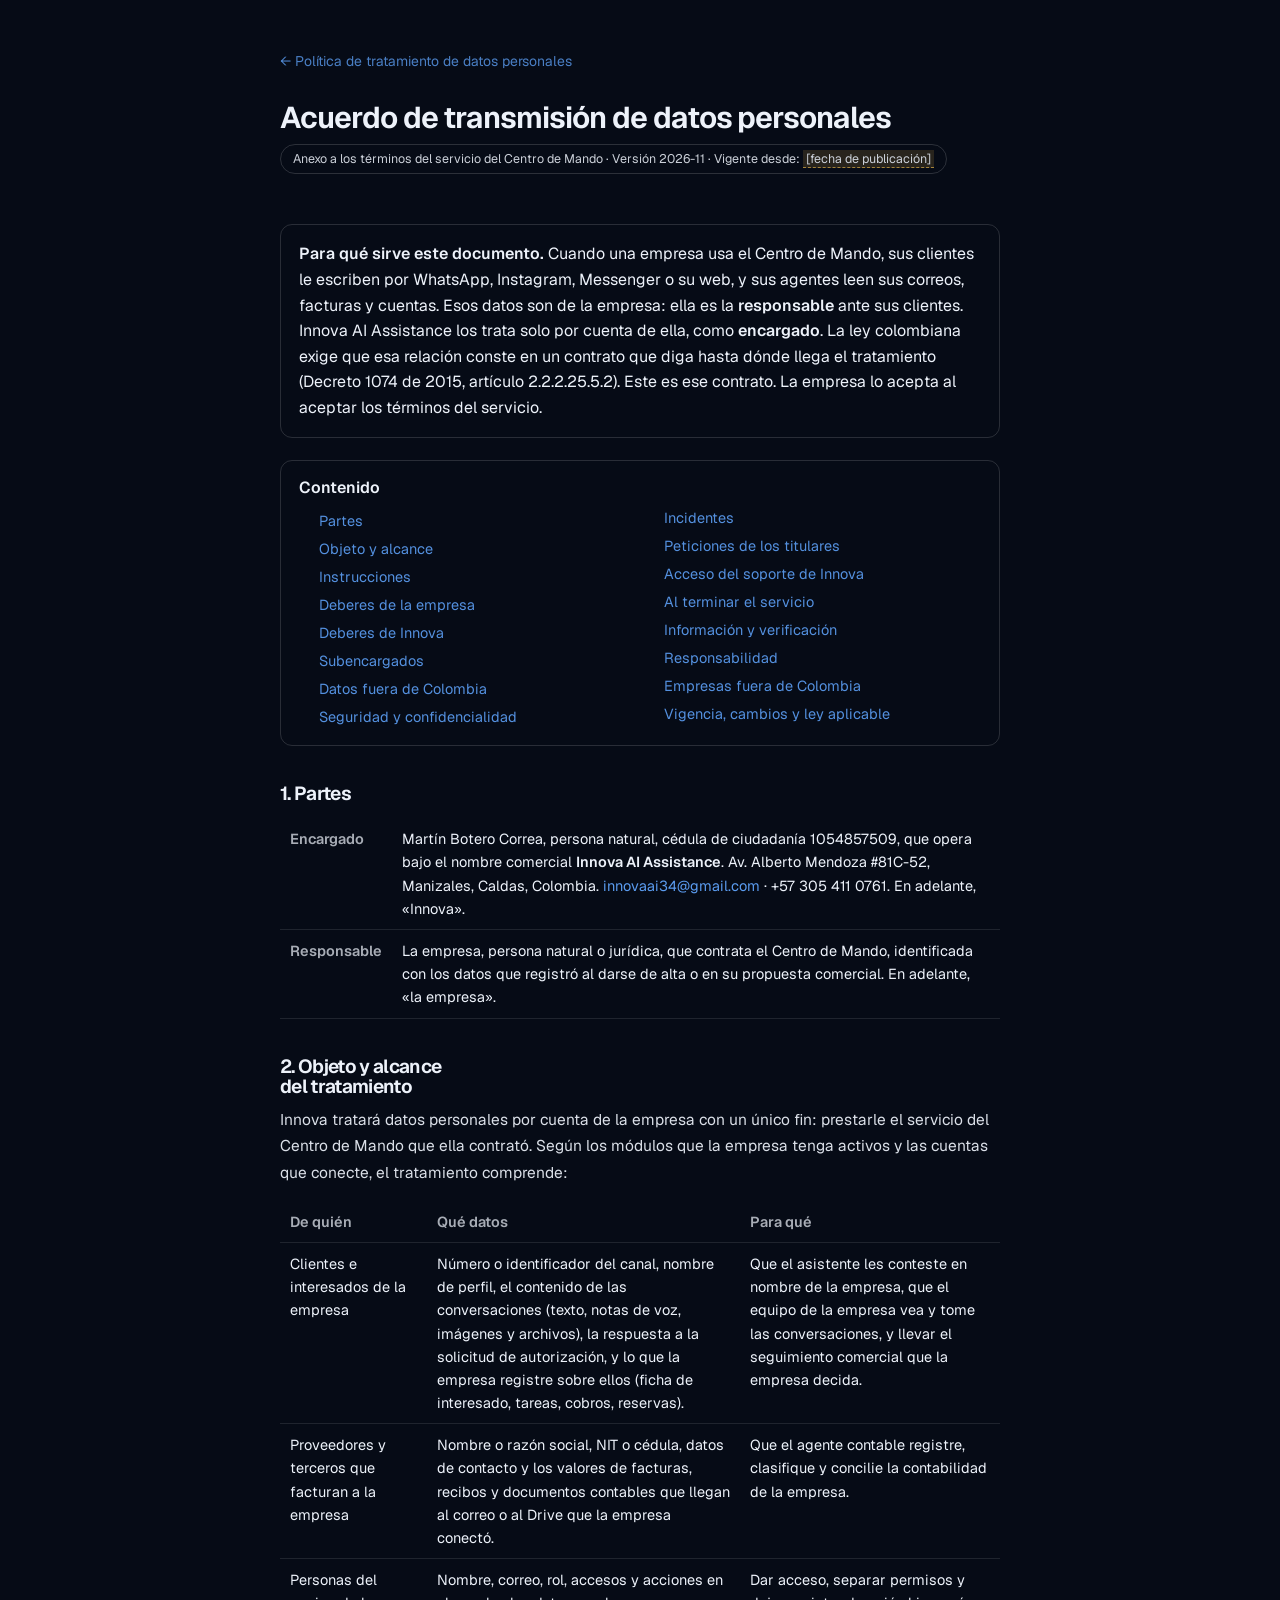
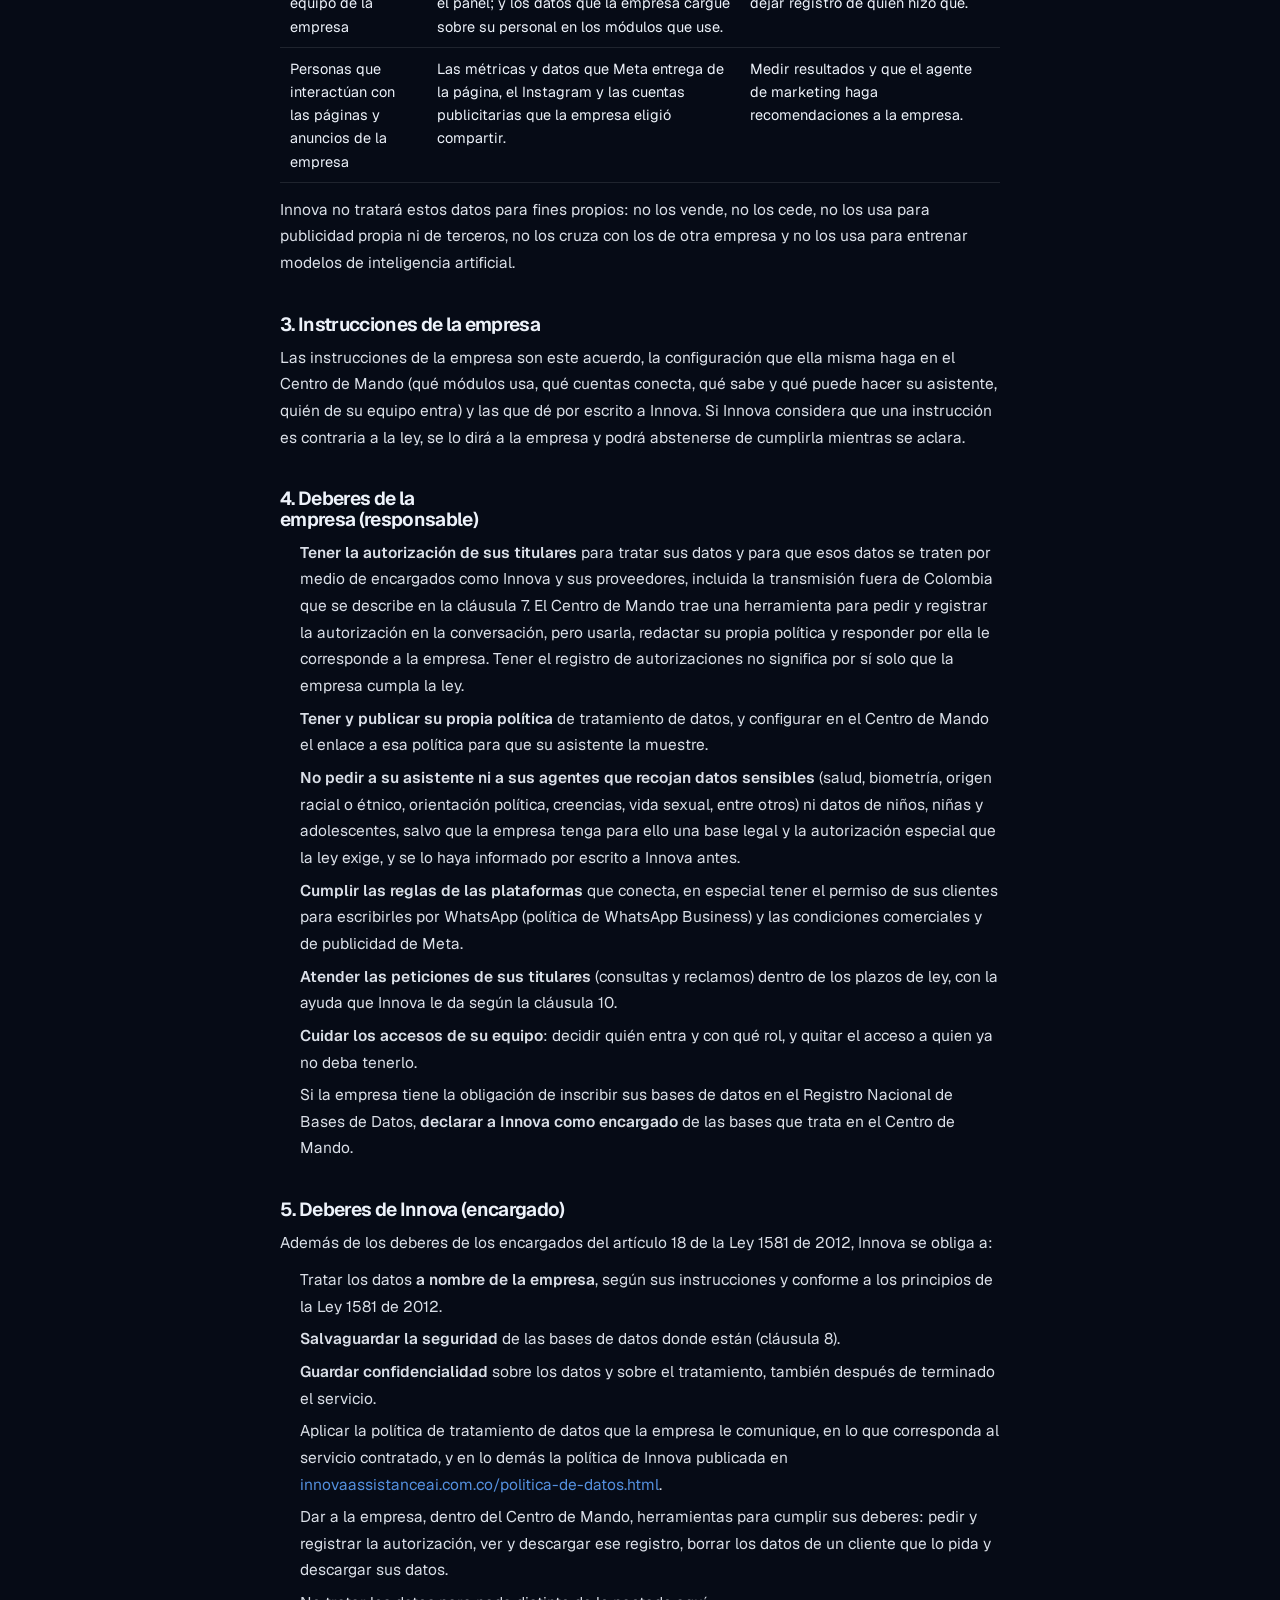
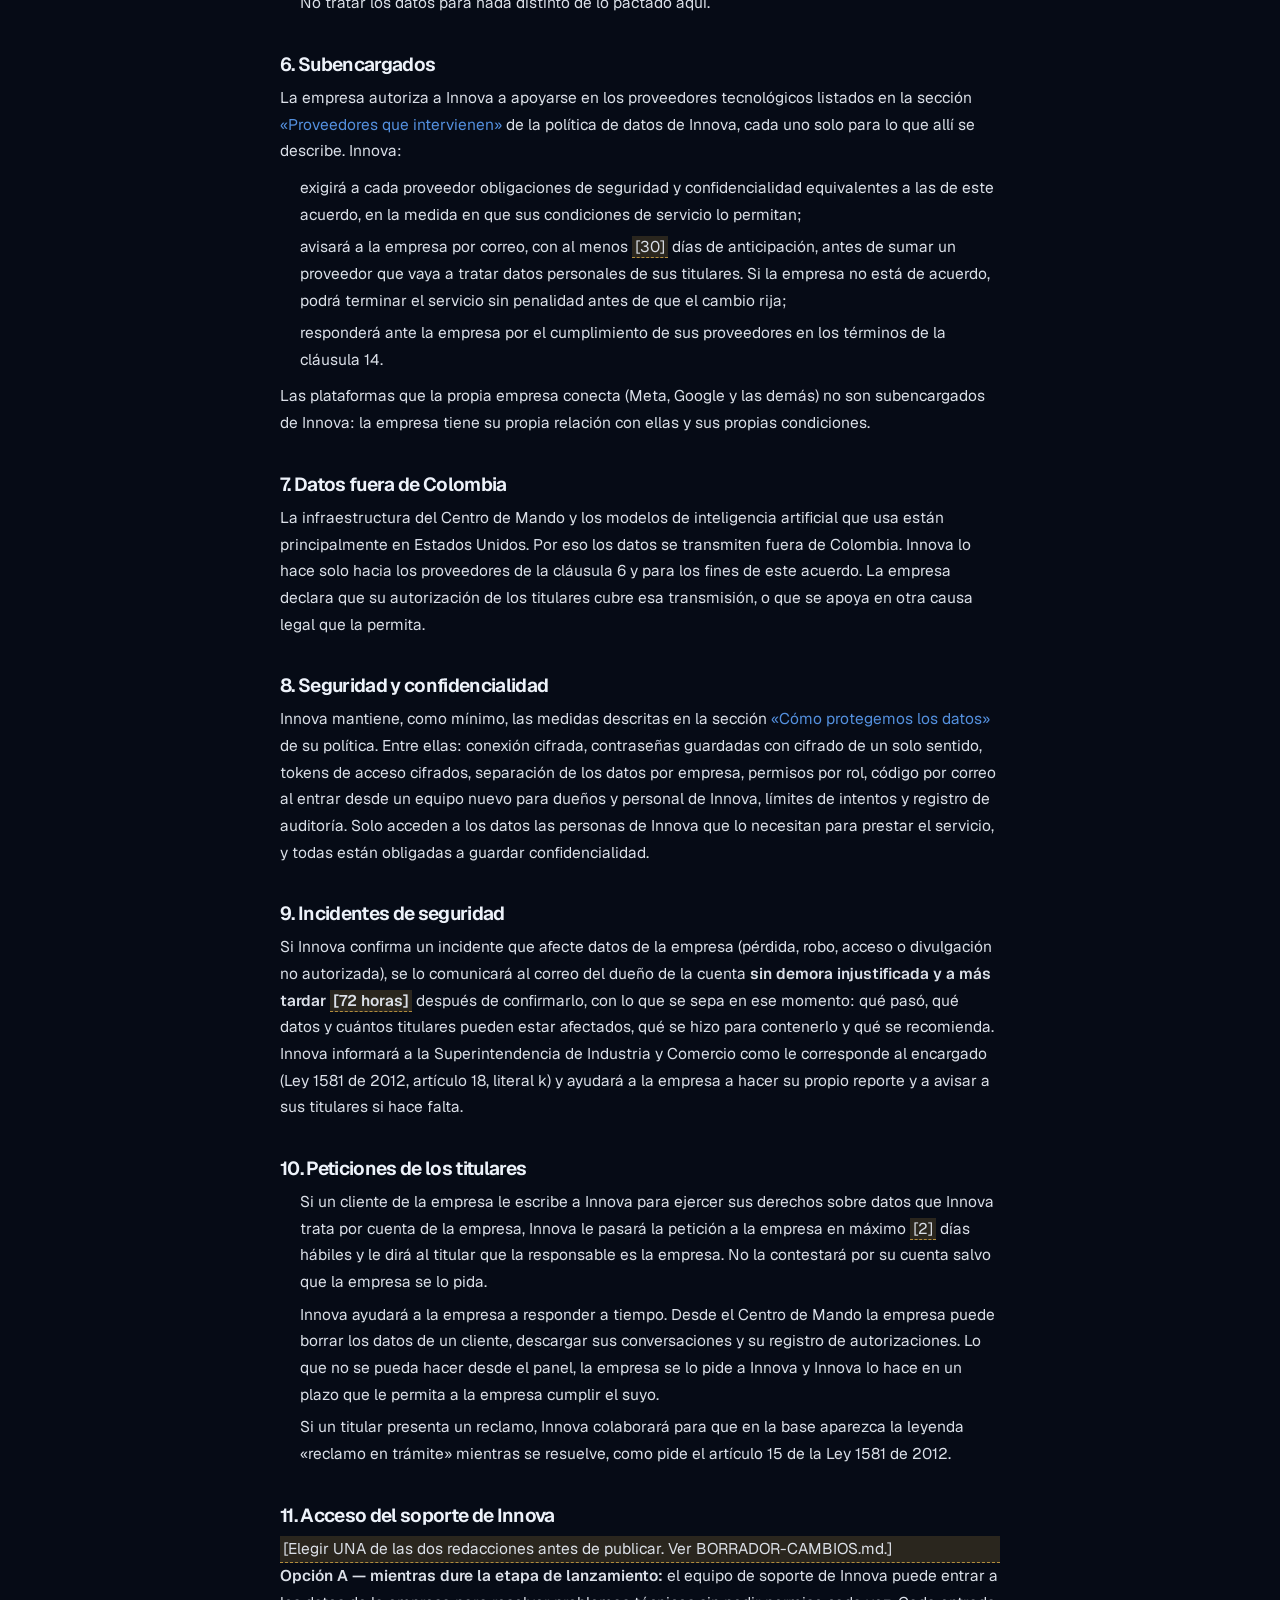
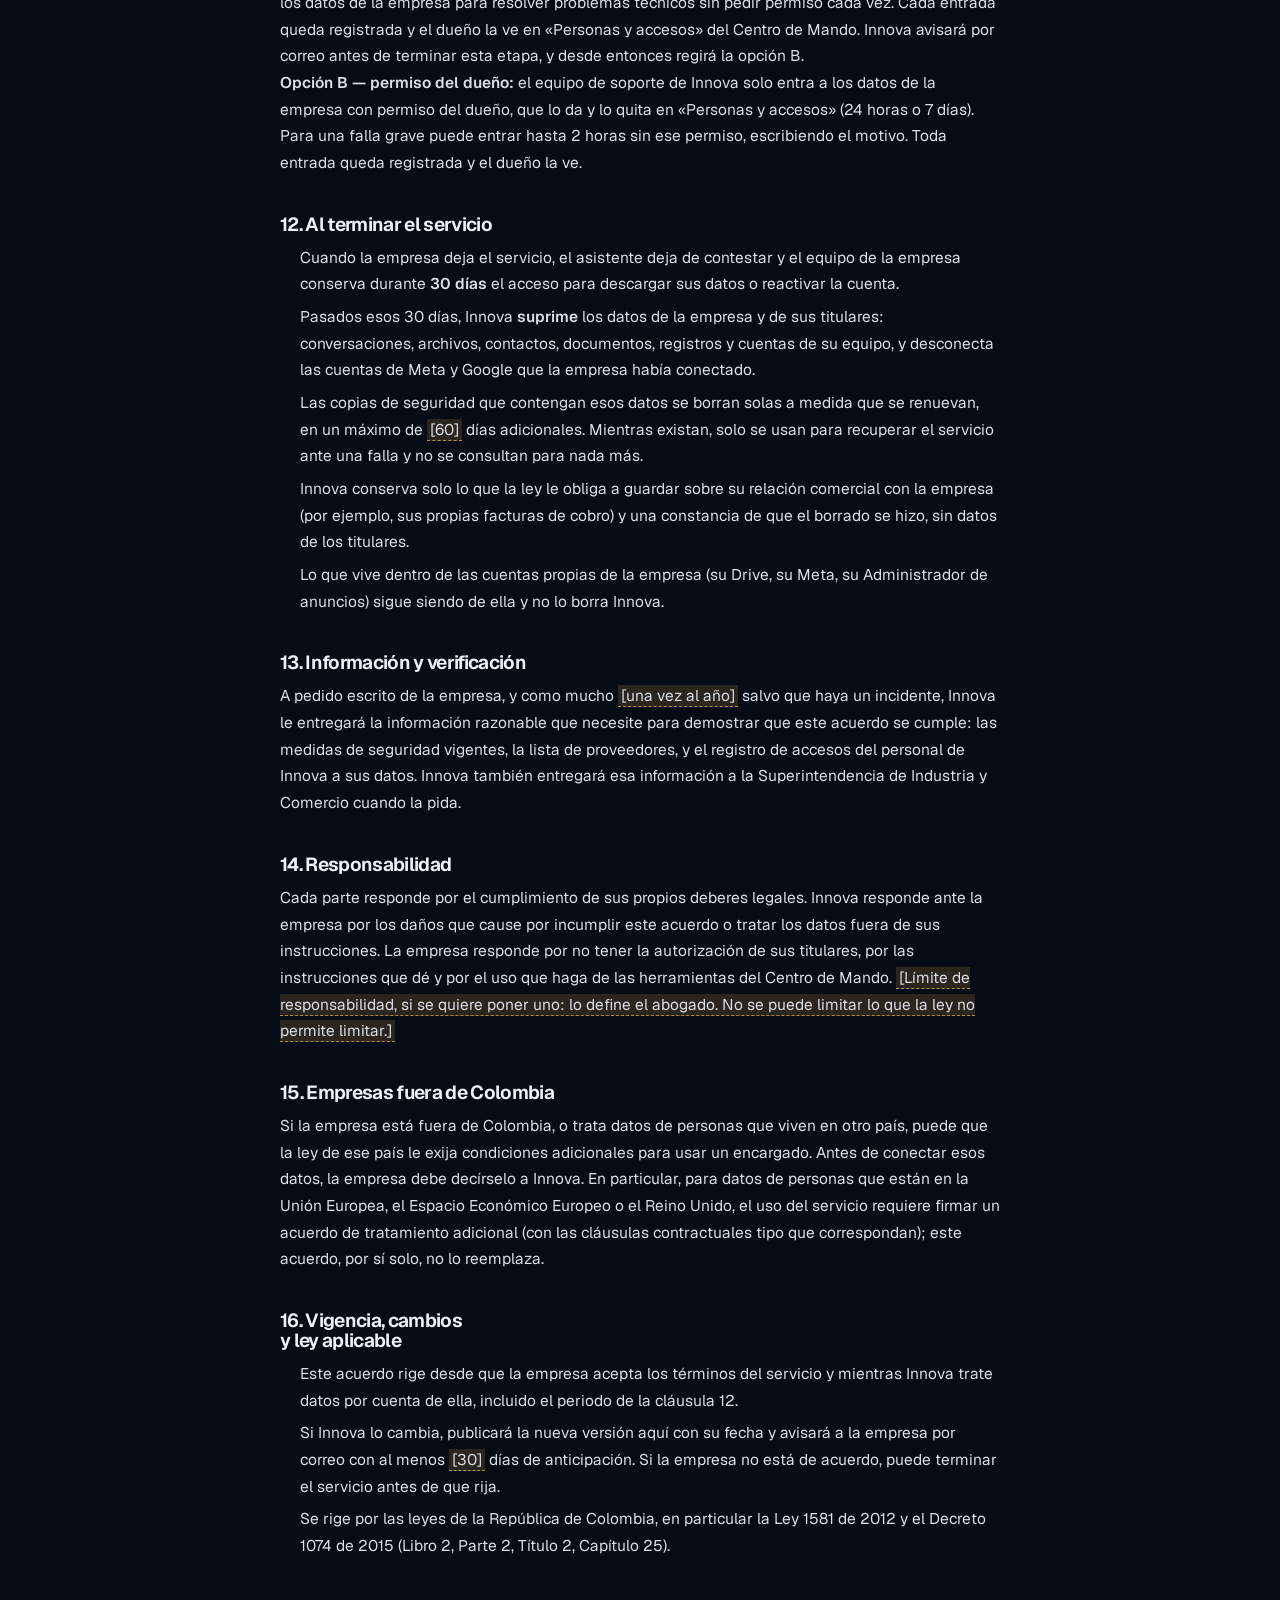
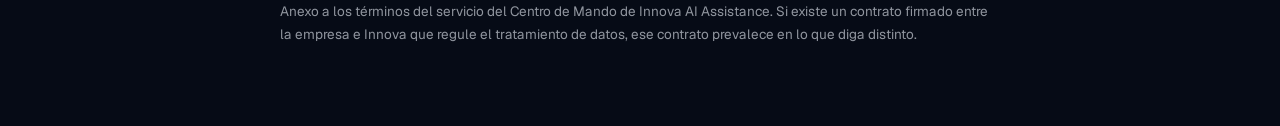
==== acuerdo-de-transmision.html @ be4c08a0 "Política de datos 2026-11 (borrador): dos papeles, proveedores reales y acuerdo de transmisión La po" ====
<!DOCTYPE html>
<html lang="es">
<head>
<meta charset="UTF-8">
<meta name="viewport" content="width=device-width, initial-scale=1.0">
<title>Acuerdo de transmisión de datos personales | Innova AI Assistance</title>
<meta name="description" content="Condiciones bajo las que Innova AI Assistance trata, como encargado, los datos personales de los clientes, empleados y proveedores de las empresas que usan el Centro de Mando.">
<link rel="canonical" href="https://innovaassistanceai.com.co/acuerdo-de-transmision.html">
<meta name="theme-color" content="#060b16">
<meta name="color-scheme" content="dark">
<meta name="robots" content="index,follow">
<link rel="icon" href="assets/img/favicon.png">
<link rel="stylesheet" href="assets/css/site.css">
<style>
  .doc{max-width:760px;margin:0 auto;padding:48px 20px 80px;}
  .doc h1{font-size:30px;line-height:1.2;margin:0 0 8px;}
  .doc .version{display:inline-block;border:1px solid rgba(255,255,255,.18);
    border-radius:999px;padding:4px 12px;font-size:12.5px;opacity:.85;margin-bottom:28px;}
  .doc h2{font-size:19px;margin:38px 0 10px;}
  .doc h3{font-size:15.5px;margin:22px 0 6px;}
  .doc p,.doc li{font-size:15.5px;line-height:1.72;opacity:.92;}
  .doc ul,.doc ol{padding-left:20px;margin:10px 0;}
  .doc li{margin:6px 0;}
  .doc table{width:100%;border-collapse:collapse;margin:14px 0;font-size:14.5px;}
  .doc th,.doc td{text-align:left;padding:9px 10px;border-bottom:1px solid rgba(255,255,255,.1);vertical-align:top;}
  .doc th{opacity:.7;font-weight:600;}
  .doc a{color:#5b9cf0;}
  .doc .volver{display:inline-block;margin-bottom:28px;font-size:14px;opacity:.8;}
  .doc .caja{border:1px solid rgba(255,255,255,.14);border-radius:12px;padding:16px 18px;margin:22px 0;}
  .doc .indice{border:1px solid rgba(255,255,255,.14);border-radius:12px;padding:14px 18px;margin:22px 0;}
  .doc .indice ol{margin:6px 0 0;columns:2;column-gap:28px;}
  .doc .indice li{font-size:14.5px;margin:3px 0;break-inside:avoid;}
  /* Lo que Martín tiene que decidir antes de publicar. Se ve a propósito. */
  .doc .pendiente{background:rgba(255,200,80,.16);border-bottom:1px dashed rgba(255,200,80,.7);padding:0 3px;}
  @media(max-width:600px){.doc{padding:32px 18px 60px}.doc h1{font-size:25px}.doc .indice ol{columns:1}
    .doc table{display:block;overflow-x:auto}}
</style>
</head>
<body>
<main class="doc">

<a class="volver" href="politica-de-datos.html">← Política de tratamiento de datos personales</a>

<h1>Acuerdo de transmisión de datos personales</h1>
<div class="version">Anexo a los términos del servicio del Centro de Mando · Versión 2026-11 · Vigente desde: <span class="pendiente">[fecha de publicación]</span></div>

<div class="caja">
  <strong>Para qué sirve este documento.</strong> Cuando una empresa usa el Centro de Mando, sus
  clientes le escriben por WhatsApp, Instagram, Messenger o su web, y sus agentes leen sus correos,
  facturas y cuentas. Esos datos son de la empresa: ella es la <strong>responsable</strong> ante
  sus clientes. Innova AI Assistance los trata solo por cuenta de ella, como
  <strong>encargado</strong>. La ley colombiana exige que esa relación conste en un contrato que
  diga hasta dónde llega el tratamiento (Decreto 1074 de 2015, artículo 2.2.2.25.5.2). Este es ese
  contrato. La empresa lo acepta al aceptar los términos del servicio.
</div>

<nav class="indice" aria-label="Contenido">
  <strong>Contenido</strong>
  <ol>
    <li><a href="#partes">Partes</a></li>
    <li><a href="#objeto">Objeto y alcance</a></li>
    <li><a href="#instrucciones">Instrucciones</a></li>
    <li><a href="#deberes-cliente">Deberes de la empresa</a></li>
    <li><a href="#deberes-innova">Deberes de Innova</a></li>
    <li><a href="#subencargados">Subencargados</a></li>
    <li><a href="#internacional">Datos fuera de Colombia</a></li>
    <li><a href="#seguridad">Seguridad y confidencialidad</a></li>
    <li><a href="#incidentes">Incidentes</a></li>
    <li><a href="#derechos">Peticiones de los titulares</a></li>
    <li><a href="#acceso">Acceso del soporte de Innova</a></li>
    <li><a href="#fin">Al terminar el servicio</a></li>
    <li><a href="#prueba">Información y verificación</a></li>
    <li><a href="#responsabilidad">Responsabilidad</a></li>
    <li><a href="#extranjero">Empresas fuera de Colombia</a></li>
    <li><a href="#vigencia">Vigencia, cambios y ley aplicable</a></li>
  </ol>
</nav>

<h2 id="partes">1. Partes</h2>
<table>
  <tr><th>Encargado</th><td>Martín Botero Correa, persona natural, cédula de ciudadanía 1054857509, que opera bajo el
    nombre comercial <strong>Innova AI Assistance</strong>. Av. Alberto Mendoza #81C-52, Manizales, Caldas, Colombia.
    <a href="mailto:innovaai34@gmail.com">innovaai34@gmail.com</a> · +57 305 411 0761. En adelante, «Innova».</td></tr>
  <tr><th>Responsable</th><td>La empresa, persona natural o jurídica, que contrata el Centro de Mando, identificada con
    los datos que registró al darse de alta o en su propuesta comercial. En adelante, «la empresa».</td></tr>
</table>

<h2 id="objeto">2. Objeto y alcance del tratamiento</h2>
<p>Innova tratará datos personales por cuenta de la empresa con un único fin: prestarle el servicio del Centro de
Mando que ella contrató. Según los módulos que la empresa tenga activos y las cuentas que conecte, el tratamiento
comprende:</p>
<table>
  <tr><th>De quién</th><th>Qué datos</th><th>Para qué</th></tr>
  <tr><td>Clientes e interesados de la empresa</td>
      <td>Número o identificador del canal, nombre de perfil, el contenido de las conversaciones (texto, notas de voz,
      imágenes y archivos), la respuesta a la solicitud de autorización, y lo que la empresa registre sobre ellos
      (ficha de interesado, tareas, cobros, reservas).</td>
      <td>Que el asistente les conteste en nombre de la empresa, que el equipo de la empresa vea y tome las
      conversaciones, y llevar el seguimiento comercial que la empresa decida.</td></tr>
  <tr><td>Proveedores y terceros que facturan a la empresa</td>
      <td>Nombre o razón social, NIT o cédula, datos de contacto y los valores de facturas, recibos y documentos
      contables que llegan al correo o al Drive que la empresa conectó.</td>
      <td>Que el agente contable registre, clasifique y concilie la contabilidad de la empresa.</td></tr>
  <tr><td>Personas del equipo de la empresa</td>
      <td>Nombre, correo, rol, accesos y acciones en el panel; y los datos que la empresa cargue sobre su personal en
      los módulos que use.</td>
      <td>Dar acceso, separar permisos y dejar registro de quién hizo qué.</td></tr>
  <tr><td>Personas que interactúan con las páginas y anuncios de la empresa</td>
      <td>Las métricas y datos que Meta entrega de la página, el Instagram y las cuentas publicitarias que la empresa
      eligió compartir.</td>
      <td>Medir resultados y que el agente de marketing haga recomendaciones a la empresa.</td></tr>
</table>
<p>Innova no tratará estos datos para fines propios: no los vende, no los cede, no los usa para publicidad propia ni
de terceros, no los cruza con los de otra empresa y no los usa para entrenar modelos de inteligencia artificial.</p>

<h2 id="instrucciones">3. Instrucciones de la empresa</h2>
<p>Las instrucciones de la empresa son este acuerdo, la configuración que ella misma haga en el Centro de Mando (qué
módulos usa, qué cuentas conecta, qué sabe y qué puede hacer su asistente, quién de su equipo entra) y las que dé por
escrito a Innova. Si Innova considera que una instrucción es contraria a la ley, se lo dirá a la empresa y podrá
abstenerse de cumplirla mientras se aclara.</p>

<h2 id="deberes-cliente">4. Deberes de la empresa (responsable)</h2>
<ol>
  <li><strong>Tener la autorización de sus titulares</strong> para tratar sus datos y para que esos datos se traten
      por medio de encargados como Innova y sus proveedores, incluida la transmisión fuera de Colombia que se
      describe en la cláusula 7. El Centro de Mando trae una herramienta para pedir y registrar la autorización en la
      conversación, pero usarla, redactar su propia política y responder por ella le corresponde a la empresa.
      Tener el registro de autorizaciones no significa por sí solo que la empresa cumpla la ley.</li>
  <li><strong>Tener y publicar su propia política</strong> de tratamiento de datos, y configurar en el Centro de
      Mando el enlace a esa política para que su asistente la muestre.</li>
  <li><strong>No pedir a su asistente ni a sus agentes que recojan datos sensibles</strong> (salud, biometría,
      origen racial o étnico, orientación política, creencias, vida sexual, entre otros) ni datos de niños, niñas y
      adolescentes, salvo que la empresa tenga para ello una base legal y la autorización especial que la ley exige,
      y se lo haya informado por escrito a Innova antes.</li>
  <li><strong>Cumplir las reglas de las plataformas</strong> que conecta, en especial tener el permiso de sus
      clientes para escribirles por WhatsApp (política de WhatsApp Business) y las condiciones comerciales y de
      publicidad de Meta.</li>
  <li><strong>Atender las peticiones de sus titulares</strong> (consultas y reclamos) dentro de los plazos de ley, con
      la ayuda que Innova le da según la cláusula 10.</li>
  <li><strong>Cuidar los accesos de su equipo</strong>: decidir quién entra y con qué rol, y quitar el acceso a
      quien ya no deba tenerlo.</li>
  <li>Si la empresa tiene la obligación de inscribir sus bases de datos en el Registro Nacional de Bases de Datos,
      <strong>declarar a Innova como encargado</strong> de las bases que trata en el Centro de Mando.</li>
</ol>

<h2 id="deberes-innova">5. Deberes de Innova (encargado)</h2>
<p>Además de los deberes de los encargados del artículo 18 de la Ley 1581 de 2012, Innova se obliga a:</p>
<ol>
  <li>Tratar los datos <strong>a nombre de la empresa</strong>, según sus instrucciones y conforme a los principios
      de la Ley 1581 de 2012.</li>
  <li><strong>Salvaguardar la seguridad</strong> de las bases de datos donde están (cláusula 8).</li>
  <li><strong>Guardar confidencialidad</strong> sobre los datos y sobre el tratamiento, también después de terminado
      el servicio.</li>
  <li>Aplicar la política de tratamiento de datos que la empresa le comunique, en lo que corresponda al servicio
      contratado, y en lo demás la política de Innova publicada en
      <a href="https://innovaassistanceai.com.co/politica-de-datos.html">innovaassistanceai.com.co/politica-de-datos.html</a>.</li>
  <li>Dar a la empresa, dentro del Centro de Mando, herramientas para cumplir sus deberes: pedir y registrar la
      autorización, ver y descargar ese registro, borrar los datos de un cliente que lo pida y descargar sus datos.</li>
  <li>No tratar los datos para nada distinto de lo pactado aquí.</li>
</ol>

<h2 id="subencargados">6. Subencargados</h2>
<p>La empresa autoriza a Innova a apoyarse en los proveedores tecnológicos listados en la sección
<a href="politica-de-datos.html#proveedores">«Proveedores que intervienen»</a> de la política de datos de Innova, cada
uno solo para lo que allí se describe. Innova:</p>
<ul>
  <li>exigirá a cada proveedor obligaciones de seguridad y confidencialidad equivalentes a las de este acuerdo, en la
      medida en que sus condiciones de servicio lo permitan;</li>
  <li>avisará a la empresa por correo, con al menos <span class="pendiente">[30]</span> días de anticipación, antes de
      sumar un proveedor que vaya a tratar datos personales de sus titulares. Si la empresa no está de acuerdo, podrá
      terminar el servicio sin penalidad antes de que el cambio rija;</li>
  <li>responderá ante la empresa por el cumplimiento de sus proveedores en los términos de la cláusula 14.</li>
</ul>
<p>Las plataformas que la propia empresa conecta (Meta, Google y las demás) no son subencargados de Innova: la empresa
tiene su propia relación con ellas y sus propias condiciones.</p>

<h2 id="internacional">7. Datos fuera de Colombia</h2>
<p>La infraestructura del Centro de Mando y los modelos de inteligencia artificial que usa están principalmente en
Estados Unidos. Por eso los datos se transmiten fuera de Colombia. Innova lo hace solo hacia los proveedores de la
cláusula 6 y para los fines de este acuerdo. La empresa declara que su autorización de los titulares cubre esa
transmisión, o que se apoya en otra causa legal que la permita.</p>

<h2 id="seguridad">8. Seguridad y confidencialidad</h2>
<p>Innova mantiene, como mínimo, las medidas descritas en la sección
<a href="politica-de-datos.html#seguridad">«Cómo protegemos los datos»</a> de su política. Entre ellas: conexión
cifrada, contraseñas guardadas con cifrado de un solo sentido, tokens de acceso cifrados, separación de los datos por
empresa, permisos por rol, código por correo al entrar desde un equipo nuevo para dueños y personal de Innova, límites
de intentos y registro de auditoría. Solo acceden a los datos las personas de Innova que lo necesitan para prestar el
servicio, y todas están obligadas a guardar confidencialidad.</p>

<h2 id="incidentes">9. Incidentes de seguridad</h2>
<p>Si Innova confirma un incidente que afecte datos de la empresa (pérdida, robo, acceso o divulgación no autorizada),
se lo comunicará al correo del dueño de la cuenta <strong>sin demora injustificada y a más tardar
<span class="pendiente">[72 horas]</span></strong> después de confirmarlo, con lo que se sepa en ese momento: qué pasó,
qué datos y cuántos titulares pueden estar afectados, qué se hizo para contenerlo y qué se recomienda. Innova
informará a la Superintendencia de Industria y Comercio como le corresponde al encargado (Ley 1581 de 2012,
artículo 18, literal k) y ayudará a la empresa a hacer su propio reporte y a avisar a sus titulares si hace falta.</p>

<h2 id="derechos">10. Peticiones de los titulares</h2>
<ul>
  <li>Si un cliente de la empresa le escribe a Innova para ejercer sus derechos sobre datos que Innova trata por
      cuenta de la empresa, Innova le pasará la petición a la empresa en máximo <span class="pendiente">[2]</span> días
      hábiles y le dirá al titular que la responsable es la empresa. No la contestará por su cuenta salvo que la
      empresa se lo pida.</li>
  <li>Innova ayudará a la empresa a responder a tiempo. Desde el Centro de Mando la empresa puede borrar los datos de un
      cliente, descargar sus conversaciones y su registro de autorizaciones. Lo que no se pueda hacer desde el panel, la
      empresa se lo pide a Innova y Innova lo hace en un plazo que le permita a la empresa cumplir el suyo.</li>
  <li>Si un titular presenta un reclamo, Innova colaborará para que en la base aparezca la leyenda «reclamo en
      trámite» mientras se resuelve, como pide el artículo 15 de la Ley 1581 de 2012.</li>
</ul>

<h2 id="acceso">11. Acceso del soporte de Innova</h2>
<p class="pendiente">[Elegir UNA de las dos redacciones antes de publicar. Ver BORRADOR-CAMBIOS.md.]</p>
<p><strong>Opción A — mientras dure la etapa de lanzamiento:</strong> el equipo de soporte de Innova puede entrar a los
datos de la empresa para resolver problemas técnicos sin pedir permiso cada vez. Cada entrada queda registrada y el
dueño la ve en «Personas y accesos» del Centro de Mando. Innova avisará por correo antes de terminar esta etapa, y desde
entonces regirá la opción B.</p>
<p><strong>Opción B — permiso del dueño:</strong> el equipo de soporte de Innova solo entra a los datos de la empresa con
permiso del dueño, que lo da y lo quita en «Personas y accesos» (24 horas o 7 días). Para una falla grave puede entrar
hasta 2 horas sin ese permiso, escribiendo el motivo. Toda entrada queda registrada y el dueño la ve.</p>

<h2 id="fin">12. Al terminar el servicio</h2>
<ol>
  <li>Cuando la empresa deja el servicio, el asistente deja de contestar y el equipo de la empresa conserva durante
      <strong>30 días</strong> el acceso para descargar sus datos o reactivar la cuenta.</li>
  <li>Pasados esos 30 días, Innova <strong>suprime</strong> los datos de la empresa y de sus titulares: conversaciones,
      archivos, contactos, documentos, registros y cuentas de su equipo, y desconecta las cuentas de Meta y Google que
      la empresa había conectado.</li>
  <li>Las copias de seguridad que contengan esos datos se borran solas a medida que se renuevan, en un máximo de
      <span class="pendiente">[60]</span> días adicionales. Mientras existan, solo se usan para recuperar el servicio
      ante una falla y no se consultan para nada más.</li>
  <li>Innova conserva solo lo que la ley le obliga a guardar sobre su relación comercial con la empresa (por ejemplo,
      sus propias facturas de cobro) y una constancia de que el borrado se hizo, sin datos de los titulares.</li>
  <li>Lo que vive dentro de las cuentas propias de la empresa (su Drive, su Meta, su Administrador de anuncios) sigue
      siendo de ella y no lo borra Innova.</li>
</ol>

<h2 id="prueba">13. Información y verificación</h2>
<p>A pedido escrito de la empresa, y como mucho <span class="pendiente">[una vez al año]</span> salvo que haya un
incidente, Innova le entregará la información razonable que necesite para demostrar que este acuerdo se cumple: las
medidas de seguridad vigentes, la lista de proveedores, y el registro de accesos del personal de Innova a sus datos.
Innova también entregará esa información a la Superintendencia de Industria y Comercio cuando la pida.</p>

<h2 id="responsabilidad">14. Responsabilidad</h2>
<p>Cada parte responde por el cumplimiento de sus propios deberes legales. Innova responde ante la empresa por los daños
que cause por incumplir este acuerdo o tratar los datos fuera de sus instrucciones. La empresa responde por no tener la
autorización de sus titulares, por las instrucciones que dé y por el uso que haga de las herramientas del Centro de
Mando. <span class="pendiente">[Límite de responsabilidad, si se quiere poner uno: lo define el abogado. No se puede
limitar lo que la ley no permite limitar.]</span></p>

<h2 id="extranjero">15. Empresas fuera de Colombia</h2>
<p>Si la empresa está fuera de Colombia, o trata datos de personas que viven en otro país, puede que la ley de ese país
le exija condiciones adicionales para usar un encargado. Antes de conectar esos datos, la empresa debe decírselo a
Innova. En particular, para datos de personas que están en la Unión Europea, el Espacio Económico Europeo o el Reino
Unido, el uso del servicio requiere firmar un acuerdo de tratamiento adicional (con las cláusulas contractuales tipo
que correspondan); este acuerdo, por sí solo, no lo reemplaza.</p>

<h2 id="vigencia">16. Vigencia, cambios y ley aplicable</h2>
<ul>
  <li>Este acuerdo rige desde que la empresa acepta los términos del servicio y mientras Innova trate datos por cuenta de
      ella, incluido el periodo de la cláusula 12.</li>
  <li>Si Innova lo cambia, publicará la nueva versión aquí con su fecha y avisará a la empresa por correo con al menos
      <span class="pendiente">[30]</span> días de anticipación. Si la empresa no está de acuerdo, puede terminar el
      servicio antes de que rija.</li>
  <li>Se rige por las leyes de la República de Colombia, en particular la Ley 1581 de 2012 y el Decreto 1074 de 2015
      (Libro 2, Parte 2, Título 2, Capítulo 25).</li>
</ul>

<p style="margin-top:40px;opacity:.6;font-size:13.5px">
  Anexo a los términos del servicio del Centro de Mando de Innova AI Assistance. Si existe un contrato firmado entre la
  empresa e Innova que regule el tratamiento de datos, ese contrato prevalece en lo que diga distinto.
</p>

</main>
</body>
</html>
---- assets/css/site.css ----
/* Innova AI Assistance: sitio
   Tema oscuro único (marca). Un acento azul. Radios: tarjetas 20px, campos 12px, botones y chips en píldora. */

@font-face { font-family: "Geist"; src: url("../fonts/Geist-Variable.woff2") format("woff2"); font-weight: 100 900; font-display: swap; }
@font-face { font-family: "Geist Mono"; src: url("../fonts/GeistMono-Variable.woff2") format("woff2"); font-weight: 100 900; font-display: swap; }

:root {
  color-scheme: dark;
  --bg: #060b16;
  --bg-2: #08101f;
  --surface: #0d1628;
  --surface-2: #131f36;
  --surface-3: #1a2843;
  --glass: rgba(16, 26, 46, 0.72);
  --line: rgba(148, 170, 210, 0.13);
  --line-2: rgba(148, 170, 210, 0.24);
  --text: #edf2fa;
  --muted: #9cabc4;
  --dim: #7787a4;
  --accent: #5b98fa;
  --accent-btn: #1f63d6;
  --accent-btn-hover: #2a70e6;
  --accent-soft: rgba(70, 135, 245, 0.14);
  --accent-line: rgba(91, 152, 250, 0.45);
  --danger: #ff8a8f;
  --ease-out: cubic-bezier(0.16, 1, 0.3, 1);
  --ease-in-out: cubic-bezier(0.77, 0, 0.175, 1);
  --r-card: 20px;
  --r-field: 12px;
  --shadow: 0 30px 80px rgba(1, 4, 12, 0.55);
  --z-nav: 100;
  --z-skip: 200;
  --nav-h: 68px;
}

* { margin: 0; padding: 0; box-sizing: border-box; }
html { scroll-behavior: smooth; scroll-padding-top: calc(var(--nav-h) + 12px); -webkit-text-size-adjust: 100%; }
body {
  font-family: "Geist", system-ui, -apple-system, "Segoe UI", sans-serif;
  background: var(--bg); color: var(--text); line-height: 1.6;
  overflow-x: hidden; -webkit-font-smoothing: antialiased; font-feature-settings: "ss01";
}
img, svg { display: block; max-width: 100%; }
a { color: inherit; text-decoration: none; }
button, input, select, textarea { font: inherit; color: inherit; }
button { cursor: pointer; }
ul, ol { list-style: none; }
:focus-visible { outline: 2px solid var(--accent); outline-offset: 3px; border-radius: 8px; }
.sr-only { position: absolute; width: 1px; height: 1px; padding: 0; margin: -1px; overflow: hidden; clip: rect(0 0 0 0); white-space: nowrap; border: 0; }
.skip { position: absolute; left: 1rem; top: -60px; z-index: var(--z-skip); background: var(--accent-btn); color: #fff; padding: .7rem 1rem; border-radius: var(--r-field); font-weight: 600; transition: top .2s var(--ease-out); }
.skip:focus { top: 1rem; }

.i { width: 1.15em; height: 1.15em; flex: none; fill: currentColor; }
.wrap { max-width: 1240px; margin: 0 auto; padding: 0 1.5rem; }
.section { padding: 7.5rem 0; position: relative; }

h1, h2, h3 { letter-spacing: -0.035em; line-height: 1.06; text-wrap: balance; font-weight: 650; }
h2 { font-size: clamp(2rem, 3.8vw, 3.1rem); max-width: 22ch; }
.sec-head { margin-bottom: 3.5rem; }
.sec-head.center { text-align: center; }
.sec-head.center h2 { margin: 0 auto; }
.sec-sub { color: var(--muted); font-size: 1.1rem; max-width: 60ch; margin-top: 1rem; text-wrap: pretty; }
.eyebrow { font-family: "Geist Mono", ui-monospace, monospace; font-size: .78rem; letter-spacing: .14em; text-transform: uppercase; color: var(--accent); margin-bottom: 1rem; }
strong { font-weight: 600; color: var(--text); }

/* buttons */
.btn {
  display: inline-flex; align-items: center; justify-content: center; gap: .55rem;
  padding: .72rem 1.25rem; border-radius: 999px; border: 1px solid transparent;
  font-weight: 600; font-size: .95rem; letter-spacing: -0.01em; white-space: nowrap;
  transition: transform .18s var(--ease-out), background-color .2s ease, border-color .2s ease, box-shadow .2s ease;
}
.btn:active { transform: scale(.97); }
.btn-lg { padding: .95rem 1.6rem; font-size: 1rem; }
.btn-sm { padding: .55rem 1rem; font-size: .88rem; }
.btn-primary { background: var(--accent-btn); color: #fff; box-shadow: inset 0 1px 0 rgba(255,255,255,.18), 0 8px 24px rgba(31,99,214,.28); }
.btn-ghost { background: rgba(255,255,255,.03); color: var(--text); border-color: var(--line-2); }
.btn .i { transition: transform .2s var(--ease-out); }
@media (hover: hover) and (pointer: fine) {
  .btn-primary:hover { background: var(--accent-btn-hover); }
  .btn-primary:hover .i { transform: translateX(3px); }
  .btn-ghost:hover { border-color: rgba(148,170,210,.45); background: rgba(255,255,255,.06); }
}
.cta-row { display: flex; flex-wrap: wrap; gap: .8rem; margin-top: 2.2rem; }
.cta-row.center { justify-content: center; }
.linkish { background: none; border: 0; color: var(--accent); font-weight: 600; text-decoration: underline; text-underline-offset: 3px; padding: 0; }

/* nav */
.nav { position: fixed; inset: 0 0 auto 0; z-index: var(--z-nav); transition: background-color .3s ease, border-color .3s ease; border-bottom: 1px solid transparent; }
.nav.scrolled { background: rgba(6, 11, 22, .78); backdrop-filter: blur(16px) saturate(140%); -webkit-backdrop-filter: blur(16px) saturate(140%); border-bottom-color: var(--line); }
.nav-row { max-width: 1240px; margin: 0 auto; padding: 0 1.5rem; height: var(--nav-h); display: flex; align-items: center; gap: 2rem; }
.brand { display: flex; align-items: center; gap: .6rem; font-weight: 650; letter-spacing: -0.02em; white-space: nowrap; }
.brand img { width: 26px; height: auto; }
.brand-sub { color: var(--muted); font-weight: 500; }
.nav nav { margin-left: auto; }
.nav-links { display: flex; align-items: center; gap: 1.9rem; }
.nav-links a:not(.btn) { color: var(--muted); font-size: .93rem; font-weight: 500; transition: color .2s ease; }
.nav-links a:not(.btn):hover { color: var(--text); }
.nav-cta-mobile { display: none; }
.nav-actions { display: flex; align-items: center; gap: .7rem; }
.nav-login { display: inline-flex; align-items: center; gap: .45rem; color: var(--muted); font-size: .93rem; font-weight: 500; padding: .5rem .7rem; border-radius: 10px; transition: color .2s ease, background .2s ease; }
.nav-login:hover { color: var(--text); background: rgba(255,255,255,.05); }
.nav-login .i { width: 1.15em; height: 1.15em; }
.nav-login-mobile { display: none; }
.lang { background: transparent; border: 1px solid var(--line-2); border-radius: 999px; padding: .38rem .75rem; font-family: "Geist Mono", monospace; font-weight: 600; font-size: .75rem; letter-spacing: .06em; transition: border-color .2s ease; }
.lang:hover { border-color: rgba(148,170,210,.5); }
.menu-btn { display: none; background: none; border: 1px solid var(--line-2); border-radius: 999px; width: 42px; height: 42px; place-items: center; }
.menu-btn .i { width: 20px; height: 20px; }

/* hero */
.hero { position: relative; padding: calc(var(--nav-h) + 4.5rem) 0 3rem; overflow: hidden; }
.hero-glow { position: absolute; inset: 0; pointer-events: none;
  background:
    radial-gradient(60% 50% at 78% 30%, rgba(47, 123, 240, .22), transparent 70%),
    radial-gradient(40% 40% at 10% 0%, rgba(47, 123, 240, .10), transparent 70%),
    linear-gradient(180deg, transparent 70%, var(--bg) 100%); }
.hero-grid { position: relative; display: grid; grid-template-columns: 1.08fr .92fr; gap: 4rem; align-items: center; }
.hero h1 { font-size: clamp(2.5rem, 4.6vw, 3.9rem); font-weight: 650; letter-spacing: -0.045em; line-height: 1.02; max-width: 15ch; }
.hero-sub { color: var(--muted); font-size: 1.16rem; margin-top: 1.5rem; max-width: 50ch; text-wrap: pretty; }
.hero-copy > * { animation: rise .9s var(--ease-out) both; }
.hero-copy > *:nth-child(2) { animation-delay: .08s; }
.hero-copy > *:nth-child(3) { animation-delay: .16s; }
@keyframes rise { from { opacity: 0; transform: translateY(18px); } to { opacity: 1; transform: none; } }

.hero-demo { position: relative; padding: 0 0 3.2rem; animation: rise 1s .2s var(--ease-out) both; }
.window {
  position: relative; border-radius: var(--r-card); overflow: hidden;
  background: linear-gradient(180deg, rgba(22, 34, 60, .82), rgba(11, 19, 35, .88));
  border: 1px solid var(--line-2);
  box-shadow: inset 0 1px 0 rgba(255,255,255,.07), var(--shadow);
  backdrop-filter: blur(18px); -webkit-backdrop-filter: blur(18px);
}
.window-head { display: flex; align-items: center; gap: .8rem; padding: .9rem 1.1rem; border-bottom: 1px solid var(--line); }
.avatar { width: 36px; height: 36px; border-radius: 12px; flex: none; display: grid; place-items: center; background: var(--surface-3); border: 1px solid var(--line-2); color: var(--accent); }
.avatar img { width: 18px; }
.avatar .i { width: 18px; height: 18px; }
.who { min-width: 0; flex: 1; }
.who b { display: block; font-size: .95rem; font-weight: 600; letter-spacing: -0.01em; white-space: nowrap; overflow: hidden; text-overflow: ellipsis; }
.status { position: relative; display: block; height: 1.2em; font-size: .78rem; }
.status > span { position: absolute; left: 0; top: 0; white-space: nowrap; transition: opacity .2s ease; }
.st-online { color: var(--muted); }
.st-online::before { content: ""; display: inline-block; width: 6px; height: 6px; border-radius: 50%; background: #3ccf8e; margin-right: .4rem; vertical-align: middle; position: relative; top: -1px; }
.st-typing { color: var(--accent); opacity: 0; }
.is-typing .st-online { opacity: 0; }
.is-typing .st-typing { opacity: 1; }
.window-tag { display: inline-flex; align-items: center; gap: .35rem; font-size: .74rem; color: var(--muted); border: 1px solid var(--line); border-radius: 999px; padding: .25rem .6rem; }
.window-tag .i { width: 14px; height: 14px; }

.thread { display: flex; flex-direction: column; gap: .6rem; padding: 1.2rem 1.1rem 1.4rem; height: 340px; overflow: hidden; justify-content: flex-end; }
.bubble { max-width: 84%; padding: .65rem .95rem; border-radius: 18px; font-size: .94rem; line-height: 1.45; text-wrap: pretty; }
.bubble.in { align-self: flex-end; background: var(--accent-btn); color: #fff; border-bottom-right-radius: 6px; }
.bubble.out { align-self: flex-start; background: var(--surface-3); border: 1px solid var(--line); border-bottom-left-radius: 6px; }
.bubble.sys { align-self: center; max-width: 92%; background: transparent; border: 1px dashed var(--line-2); color: var(--muted); font-size: .82rem; text-align: center; border-radius: 12px; }
.thread .bubble { animation: msg .35s var(--ease-out) both; }
@keyframes msg { from { opacity: 0; transform: translateY(8px) scale(.98); } to { opacity: 1; transform: none; } }
.typing-dots { align-self: flex-start; display: inline-flex; gap: 4px; padding: .8rem .95rem; border-radius: 18px; border-bottom-left-radius: 6px; background: var(--surface-3); border: 1px solid var(--line); }
.typing-dots i { width: 6px; height: 6px; border-radius: 50%; background: var(--muted); animation: blink 1.2s infinite ease-in-out; }
.typing-dots i:nth-child(2) { animation-delay: .15s; }
.typing-dots i:nth-child(3) { animation-delay: .3s; }
@keyframes blink { 0%, 80%, 100% { opacity: .3; transform: translateY(0); } 40% { opacity: 1; transform: translateY(-2px); } }

.opportunity {
  position: absolute; display: flex;
  background: rgba(13, 22, 40, .86); border: 1px solid var(--line-2); border-radius: 16px;
  box-shadow: inset 0 1px 0 rgba(255,255,255,.06), 0 18px 50px rgba(1,4,12,.5);
  backdrop-filter: blur(14px); -webkit-backdrop-filter: blur(14px);
  opacity: 0; transform: translateY(10px) scale(.97);
  transition: opacity .45s var(--ease-out), transform .55s var(--ease-out);
}
.opportunity.show { opacity: 1; transform: none; }
.thread { transition: padding-bottom .5s var(--ease-out); }
#heroThread { -webkit-mask-image: linear-gradient(to bottom, transparent 0, #000 56px); mask-image: linear-gradient(to bottom, transparent 0, #000 56px); }
.window.opp-on .thread { padding-bottom: 5.6rem; }
.note { display: inline-flex; align-items: center; gap: .4rem; font-family: "Geist Mono", monospace; font-size: .72rem; letter-spacing: .02em; color: var(--accent); padding: .1rem .2rem; animation: msg .35s var(--ease-out) both; }
.note .i { width: 14px; height: 14px; }
.note.r { align-self: flex-end; }
.note.l { align-self: flex-start; }
.opportunity { flex-direction: column; align-items: stretch; gap: .25rem; left: 2.2rem; right: 2.2rem; bottom: 0; padding: .95rem 1.1rem; border-color: var(--accent-line); }
.opp-top { display: flex; align-items: center; gap: .55rem; }
.opp-icon { width: 28px; height: 28px; border-radius: 9px; background: var(--accent-soft); color: var(--accent); display: grid; place-items: center; }
.opp-icon .i { width: 16px; height: 16px; }
.opportunity.show .opp-icon { animation: ring .9s .2s var(--ease-out) 1; }
@keyframes ring { 0%, 100% { transform: rotate(0); } 20% { transform: rotate(-14deg); } 40% { transform: rotate(12deg); } 60% { transform: rotate(-8deg); } 80% { transform: rotate(4deg); } }
.opp-k { font-family: "Geist Mono", monospace; font-size: .72rem; letter-spacing: .12em; text-transform: uppercase; color: var(--accent); font-weight: 600; }
.opp-t { font-weight: 600; font-size: 1.02rem; letter-spacing: -0.01em; }
.opp-s { display: flex; align-items: center; gap: .4rem; color: var(--muted); font-size: .85rem; }
.opp-s .i { width: 15px; height: 15px; }

.channels { position: relative; display: flex; align-items: center; gap: 2rem; flex-wrap: wrap; margin-top: 3.5rem; padding-top: 2rem; border-top: 1px solid var(--line); }
.channels p { color: var(--dim); font-size: .9rem; }
.channels ul { display: flex; flex-wrap: wrap; gap: .5rem 1.8rem; }
.channels li { display: inline-flex; align-items: center; gap: .5rem; color: var(--muted); font-weight: 500; font-size: .95rem; }
.channels .i { width: 20px; height: 20px; }

/* manifesto */
.manifesto { padding-top: 6rem; }
.mf-head { font-size: clamp(2.6rem, 7.4vw, 6.4rem); line-height: .98; letter-spacing: -0.055em; font-weight: 700; max-width: none; text-wrap: initial; }
.mf-no { display: block; color: var(--dim); }
.mf-no > span { position: relative; display: inline-block; }
.mf-no > span::after { content: ""; position: absolute; left: -1%; right: -1%; top: 54%; height: .07em; background: var(--accent); border-radius: 99px; transform: scaleX(0); transform-origin: left center; transition: transform .9s .25s var(--ease-in-out); }
.mf-head.in .mf-no > span::after { transform: scaleX(1); }
.mf-yes { display: block; color: var(--text); opacity: 0; transform: translateY(20px); transition: opacity .7s 1s var(--ease-out), transform .9s 1s var(--ease-out); }
.mf-head.in .mf-yes { opacity: 1; transform: none; }
.compare { display: grid; grid-template-columns: .9fr 1.1fr; gap: 1.2rem; margin-top: 4.5rem; align-items: stretch; }
.cmp { border-radius: var(--r-card); padding: 2rem 2rem 2.2rem; border: 1px solid var(--line); }
.cmp h3 { display: flex; align-items: center; gap: .6rem; font-size: 1.15rem; font-weight: 600; letter-spacing: -0.02em; margin-bottom: 1.4rem; }
.cmp h3 img { width: 20px; }
.cmp ul { display: grid; gap: .85rem; }
.cmp li { display: flex; gap: .75rem; align-items: flex-start; font-size: 1rem; }
.cmp li .i { width: 18px; height: 18px; margin-top: .2rem; }
.cmp-old { background: transparent; color: var(--dim); }
.cmp-old h3 { color: var(--muted); }
.cmp-old .i { color: var(--dim); }
.cmp-new { background: linear-gradient(160deg, rgba(31, 99, 214, .16), rgba(13, 22, 40, .7) 55%); border-color: var(--accent-line); box-shadow: inset 0 1px 0 rgba(255,255,255,.06), 0 30px 70px rgba(31, 99, 214, .10); }
.cmp-new ul { grid-template-columns: 1fr 1fr; column-gap: 1.5rem; }
.cmp-new .i { color: var(--accent); }
.mf-quote { margin-top: 4.5rem; font-size: clamp(1.6rem, 3vw, 2.4rem); font-weight: 500; letter-spacing: -0.03em; line-height: 1.2; color: var(--muted); max-width: 26ch; }
.mf-quote strong { color: var(--text); font-weight: 600; }

/* demo lab */
.demo { background: linear-gradient(180deg, var(--bg), var(--bg-2)); border-top: 1px solid var(--line); }
.lab { display: grid; grid-template-columns: 230px minmax(0, 1fr) 290px; height: 620px; border-radius: 24px; border: 1px solid var(--line-2); background: rgba(10, 17, 32, .8); box-shadow: inset 0 1px 0 rgba(255,255,255,.05), var(--shadow); overflow: hidden; }
.lab-inds { display: flex; flex-direction: column; gap: .25rem; padding: 1rem .7rem; border-right: 1px solid var(--line); overflow-y: auto; }
.ind-btn { display: flex; align-items: center; gap: .7rem; width: 100%; padding: .62rem .75rem; border-radius: 12px; border: 1px solid transparent; background: none; text-align: left; color: var(--muted); font-size: .92rem; font-weight: 500; transition: background-color .2s ease, color .2s ease, border-color .2s ease; }
.ind-btn .i { width: 18px; height: 18px; }
.ind-btn:hover { color: var(--text); background: rgba(255,255,255,.03); }
.ind-btn[aria-selected="true"] { color: var(--text); background: var(--accent-soft); border-color: var(--accent-line); }
.ind-btn[aria-selected="true"] .i { color: var(--accent); }
.lab-chat { display: flex; flex-direction: column; min-width: 0; min-height: 0; }
.lab-reset { margin-left: auto; display: inline-flex; align-items: center; gap: .35rem; background: none; border: 1px solid var(--line); border-radius: 999px; padding: .3rem .7rem; font-size: .78rem; color: var(--muted); }
.lab-reset .i { width: 14px; height: 14px; }
.lab-reset:hover { color: var(--text); border-color: var(--line-2); }
.lab-thread { flex: 1; height: auto; min-height: 0; overflow-y: auto; justify-content: flex-start; scroll-behavior: smooth; overscroll-behavior: contain; }
.lab-thread > :first-child { margin-top: auto; }
.lab-suggest { display: flex; gap: .45rem; padding: 0 1.1rem .7rem; overflow-x: auto; scrollbar-width: none; }
.lab-suggest::-webkit-scrollbar { display: none; }
.sugg { flex: none; border: 1px solid var(--line-2); background: rgba(255,255,255,.02); border-radius: 999px; padding: .42rem .8rem; font-size: .84rem; color: var(--text); transition: border-color .2s ease, background-color .2s ease, transform .16s var(--ease-out); }
.sugg:hover { border-color: var(--accent-line); background: var(--accent-soft); }
.sugg:active { transform: scale(.97); }
.composer { display: flex; gap: .6rem; padding: .8rem 1rem 1rem; border-top: 1px solid var(--line); }
.composer input { flex: 1; min-width: 0; background: var(--bg); border: 1px solid var(--line-2); border-radius: 999px; padding: .75rem 1.1rem; font-size: 1rem; transition: border-color .2s ease; }
.composer input::placeholder { color: var(--dim); }
.composer input:focus { outline: none; border-color: var(--accent); }
.send { width: 46px; height: 46px; flex: none; border-radius: 50%; border: 0; background: var(--accent-btn); color: #fff; display: grid; place-items: center; transition: transform .16s var(--ease-out), background-color .2s ease; }
.send:hover { background: var(--accent-btn-hover); }
.send:active { transform: scale(.94); }
.send .i { width: 20px; height: 20px; }
.lab-brain { border-left: 1px solid var(--line); padding: 1.1rem 1.1rem 1.2rem; display: flex; flex-direction: column; min-height: 0; background: linear-gradient(180deg, rgba(31,99,214,.06), transparent 40%); }
.brain-head { display: flex; align-items: center; gap: .5rem; font-family: "Geist Mono", monospace; font-size: .74rem; letter-spacing: .1em; text-transform: uppercase; color: var(--accent); margin-bottom: 1rem; }
.brain-head .i { width: 16px; height: 16px; }
.brain-rows { display: grid; gap: .55rem; }
.brain-rows > div { padding: .65rem .75rem; border-radius: 12px; background: rgba(255,255,255,.025); border: 1px solid var(--line); transition: border-color .3s ease, background-color .3s ease; }
.brain-rows > div.flash { border-color: var(--accent-line); background: var(--accent-soft); }
.brain-rows dt { font-size: .72rem; color: var(--dim); font-family: "Geist Mono", monospace; letter-spacing: .03em; }
.brain-rows dd { font-size: .88rem; font-weight: 500; line-height: 1.4; margin-top: .15rem; }
.brain-rows dd.warn { color: #ffd48a; }
.brain-log-h { margin-top: 1.1rem; font-size: .72rem; color: var(--dim); font-family: "Geist Mono", monospace; letter-spacing: .03em; }
.brain-log { margin-top: .5rem; display: grid; gap: .4rem; overflow-y: auto; min-height: 0; align-content: start; }
.brain-log li { display: flex; gap: .5rem; align-items: flex-start; font-size: .84rem; color: var(--muted); animation: msg .35s var(--ease-out) both; }
.brain-log li .i { width: 16px; height: 16px; margin-top: .15rem; color: var(--accent); }
.brain-log li.hot { color: var(--text); }
.lab-note { display: flex; flex-wrap: wrap; align-items: center; gap: .4rem .5rem; margin-top: 1.2rem; color: var(--dim); font-size: .9rem; }
.lab-note .i { width: 16px; height: 16px; }

/* mind */
.flow { display: grid; grid-template-columns: repeat(4, minmax(0, 1fr)); gap: 1rem; position: relative; }
.stage { position: relative; display: flex; flex-direction: column; gap: 1rem; padding: 1.3rem; border-radius: var(--r-card); border: 1px solid var(--line); background: rgba(13, 22, 40, .5); opacity: .45; transform: translateY(6px); transition: opacity .5s var(--ease-out), transform .6s var(--ease-out), border-color .5s ease, background-color .5s ease; }
.stage.on { opacity: 1; transform: none; border-color: var(--line-2); background: rgba(16, 27, 48, .78); }
.stage.active { border-color: var(--accent-line); box-shadow: 0 0 0 4px rgba(70,135,245,.08); }
.stage:not(:last-child)::after { content: ""; position: absolute; top: 2.15rem; right: -1rem; width: 1rem; height: 2px; background: var(--line-2); }
.stage.on:not(:last-child)::after { background: var(--accent); }
.stage-k { display: inline-flex; align-items: center; gap: .5rem; font-family: "Geist Mono", monospace; font-size: .76rem; letter-spacing: .1em; text-transform: uppercase; color: var(--muted); }
.stage.on .stage-k { color: var(--accent); }
.stage-k .i { width: 17px; height: 17px; }
.stage .bubble { align-self: flex-start; max-width: 100%; }
.checks { display: grid; gap: .5rem; }
.checks li { display: grid; grid-template-columns: 18px 1fr; gap: .1rem .55rem; font-size: .86rem; color: var(--dim); transition: color .3s ease; }
.checks li .i { width: 16px; height: 16px; margin-top: .2rem; opacity: .35; transition: opacity .3s ease, color .3s ease; }
.checks li b { font-weight: 500; }
.checks li span { grid-column: 2; font-size: .8rem; color: var(--dim); opacity: 0; transform: translateY(-2px); transition: opacity .35s ease, transform .35s var(--ease-out); }
.checks li.ok { color: var(--text); }
.checks li.ok .i { opacity: 1; color: var(--accent); }
.checks li.ok span { opacity: 1; transform: none; color: var(--muted); }
.decision { font-size: 1.02rem; font-weight: 500; line-height: 1.45; letter-spacing: -0.01em; }
.actions { display: grid; gap: .5rem; }
.actions li { display: flex; align-items: center; gap: .6rem; padding: .55rem .7rem; border-radius: 12px; border: 1px solid var(--line); font-size: .9rem; color: var(--dim); transition: color .3s ease, border-color .3s ease, background-color .3s ease; }
.actions li .i { width: 17px; height: 17px; }
.actions li small { margin-left: auto; font-size: .72rem; font-family: "Geist Mono", monospace; }
.actions li.ok { color: var(--text); border-color: var(--accent-line); background: var(--accent-soft); }
.actions li.ok .i { color: var(--accent); }
.actions li.standby { color: var(--muted); border-style: dashed; }
.flow-foot { display: flex; justify-content: flex-end; margin-top: 1.2rem; }
.caps { display: grid; grid-template-columns: repeat(3, minmax(0, 1fr)); gap: 3rem; margin-top: 5rem; padding-top: 3rem; border-top: 1px solid var(--line); }
.cap h3 { display: flex; align-items: center; gap: .6rem; font-size: 1.25rem; margin-bottom: 1.1rem; }
.cap h3 .i { color: var(--accent); width: 22px; height: 22px; }
.cap ul { display: grid; gap: .6rem; }
.cap li { display: flex; gap: .6rem; color: var(--muted); font-size: .98rem; }
.cap li .i { width: 16px; height: 16px; margin-top: .3rem; color: var(--accent); }

/* dna */
.dna { background: var(--bg-2); border-top: 1px solid var(--line); border-bottom: 1px solid var(--line); overflow: hidden; }
.dna-map { display: grid; grid-template-columns: 1fr 180px 1fr; align-items: center; gap: 2.5rem; position: relative; }
.dna-map::before, .dna-map::after { content: ""; position: absolute; top: 50%; height: 2px; width: calc(2.5rem + 30px); background-image: linear-gradient(90deg, var(--accent) 0 8px, transparent 8px 16px); background-size: 16px 2px; opacity: .7; animation: flowx 1s linear infinite; }
.dna-map::before { left: calc(50% - 90px - 2.5rem - 15px); }
.dna-map::after { left: calc(50% + 90px - 15px); }
@keyframes flowx { to { background-position: 16px 0; } }
.dna-in { display: grid; grid-template-columns: 1fr 1fr; gap: .6rem; }
.dna-in li { display: flex; align-items: center; gap: .6rem; padding: .8rem .9rem; border-radius: 14px; border: 1px solid var(--line); background: rgba(255,255,255,.02); font-weight: 500; font-size: .95rem; opacity: 0; transform: translateX(-10px); transition: opacity .5s var(--ease-out), transform .6s var(--ease-out), border-color .3s ease; transition-delay: calc(var(--i) * 70ms); }
.dna-in li .i { width: 18px; height: 18px; color: var(--accent); }
.dna-map.in .dna-in li { opacity: 1; transform: none; }
.dna-in li.pulse { border-color: var(--accent-line); }
.dna-core { position: relative; width: 180px; height: 180px; border-radius: 50%; display: grid; place-content: center; justify-items: center; gap: .4rem; background: radial-gradient(circle at 50% 40%, rgba(47,123,240,.28), rgba(13,22,40,.95) 70%); border: 1px solid var(--accent-line); box-shadow: 0 0 80px rgba(47,123,240,.18); }
.dna-core img { width: 44px; }
.dna-core b { font-size: .95rem; font-weight: 600; }
.core-ring { position: absolute; inset: -14px; border-radius: 50%; border: 1px dashed rgba(91,152,250,.35); animation: spin 26s linear infinite; }
.core-ring.r2 { inset: -32px; border-style: solid; border-color: rgba(91,152,250,.12); animation-duration: 40s; animation-direction: reverse; }
@keyframes spin { to { transform: rotate(360deg); } }
.dna-out { display: flex; flex-direction: column; gap: .6rem; padding: 1.3rem; border-radius: var(--r-card); border: 1px solid var(--line-2); background: var(--glass); box-shadow: var(--shadow); opacity: 0; transform: translateX(10px); transition: opacity .6s .6s var(--ease-out), transform .7s .6s var(--ease-out); }
.dna-map.in .dna-out { opacity: 1; transform: none; }
.dna-out-k { font-family: "Geist Mono", monospace; font-size: .74rem; letter-spacing: .1em; text-transform: uppercase; color: var(--accent); margin-bottom: .2rem; }
.dna-out .bubble { max-width: 92%; }
.src { display: flex; flex-wrap: wrap; gap: .4rem; margin-top: .3rem; }
.src span { font-size: .74rem; font-family: "Geist Mono", monospace; color: var(--muted); border: 1px solid var(--line-2); border-radius: 999px; padding: .2rem .6rem; }
.dna-statement { text-align: center; margin: 4.5rem auto 0; max-width: 30ch; font-size: clamp(1.5rem, 2.8vw, 2.2rem); line-height: 1.22; letter-spacing: -0.03em; color: var(--muted); font-weight: 500; text-wrap: balance; }
.dna-statement strong { color: var(--text); font-weight: 600; }
.shield { display: grid; grid-template-columns: 1.1fr .9fr; gap: 2.5rem; align-items: center; margin-top: 5rem; padding: 2.4rem; border-radius: 24px; border: 1px solid var(--accent-line); background: linear-gradient(135deg, rgba(31,99,214,.12), rgba(13,22,40,.6) 60%); }
.shield-icon { width: 46px; height: 46px; border-radius: 14px; display: grid; place-items: center; background: var(--accent-soft); color: var(--accent); margin-bottom: 1.1rem; }
.shield-icon .i { width: 24px; height: 24px; }
.shield h3 { font-size: clamp(1.4rem, 2.4vw, 1.9rem); }
.shield p { color: var(--muted); margin-top: .8rem; max-width: 52ch; }
.shield-chat { display: flex; flex-direction: column; gap: .6rem; }
.tag-escalate { align-self: flex-start; display: inline-flex; align-items: center; gap: .4rem; font-size: .8rem; color: var(--muted); border: 1px dashed var(--line-2); border-radius: 999px; padding: .3rem .7rem; }
.tag-escalate .i { width: 15px; height: 15px; color: var(--accent); }

/* integrations */
.integ-grid { display: grid; grid-template-columns: .85fr 1.15fr; gap: 3rem; align-items: center; }
.integ-live { display: flex; align-items: center; gap: .6rem; margin-top: 2rem; padding: .8rem 1rem; border-radius: 14px; border: 1px solid var(--line); background: rgba(255,255,255,.02); color: var(--muted); font-size: .92rem; min-height: 3.2rem; max-width: 30rem; }
.live-icon { width: 28px; height: 28px; flex: none; border-radius: 9px; display: grid; place-items: center; background: var(--accent-soft); color: var(--accent); }
.live-icon .i { width: 15px; height: 15px; }
#integLive { transition: opacity .25s ease; }
.orbit { position: relative; width: 100%; max-width: 600px; aspect-ratio: 1; margin-left: auto; }
.orbit::before { content: ""; position: absolute; inset: 9%; border-radius: 50%; border: 1px dashed rgba(148,170,210,.14); }
.orbit-lines { position: absolute; inset: 0; width: 100%; height: 100%; overflow: visible; }
.orbit-lines line { stroke: rgba(148,170,210,.16); stroke-width: .3; transition: stroke .3s ease; }
.orbit-lines line.on { stroke: var(--accent); stroke-dasharray: 2 2; animation: dash .9s linear infinite; }
@keyframes dash { to { stroke-dashoffset: -4; } }
.orbit-core { position: absolute; left: 50%; top: 50%; width: 22%; aspect-ratio: 1; transform: translate(-50%, -50%); border-radius: 50%; display: grid; place-content: center; justify-items: center; gap: .3rem; background: radial-gradient(circle at 50% 40%, rgba(47,123,240,.35), rgba(13,22,40,.95) 72%); border: 1px solid var(--accent-line); box-shadow: 0 0 70px rgba(47,123,240,.22); }
.orbit-core img { width: 30px; }
.orbit-core b { font-size: .82rem; font-weight: 600; white-space: nowrap; }
.orbit-nodes li { position: absolute; left: var(--x); top: var(--y); transform: translate(-50%, -50%); display: flex; flex-direction: column; align-items: center; gap: .35rem; width: 92px; text-align: center; }
.orbit-nodes .node { width: 52px; height: 52px; border-radius: 16px; display: grid; place-items: center; background: var(--surface-2); border: 1px solid var(--line-2); color: var(--text); transition: border-color .3s ease, box-shadow .3s ease, transform .3s var(--ease-out), color .3s ease; }
.orbit-nodes .node .i { width: 24px; height: 24px; }
.orbit-nodes small { font-size: .75rem; color: var(--muted); line-height: 1.2; }
.orbit-nodes li.on .node { border-color: var(--accent); color: var(--accent); box-shadow: 0 0 0 5px rgba(70,135,245,.12); transform: scale(1.06); }

/* industries */
.ind { display: grid; grid-template-columns: 260px minmax(0, 1fr); gap: 1.5rem; align-items: start; }
.ind-list { display: flex; flex-direction: column; gap: .3rem; position: sticky; top: calc(var(--nav-h) + 1.5rem); }
.ind-list .ind-btn { font-size: .98rem; padding: .8rem .9rem; }
.ind-panel { border-radius: 24px; border: 1px solid var(--line-2); background: rgba(13,22,40,.65); padding: 2rem; min-height: 460px; }
.ind-panel:focus-visible { outline-offset: 4px; }
.ip-head { display: flex; align-items: center; gap: .8rem; margin-bottom: 1.6rem; }
.ip-head .avatar { width: 46px; height: 46px; border-radius: 14px; }
.ip-head .avatar .i { width: 22px; height: 22px; }
.ip-head h3 { font-size: 1.6rem; }
.ip-grid { display: grid; grid-template-columns: 1fr 1fr; gap: 1.2rem 2rem; }
.ip-block h4 { font-family: "Geist Mono", monospace; font-size: .74rem; letter-spacing: .1em; text-transform: uppercase; color: var(--accent); font-weight: 600; margin-bottom: .55rem; }
.ip-block p { color: var(--muted); }
.ip-block ul { display: grid; gap: .45rem; }
.ip-block li { display: flex; gap: .5rem; color: var(--text); font-size: .95rem; }
.ip-block li .i { width: 16px; height: 16px; margin-top: .25rem; color: var(--accent); }
.ip-chat { grid-column: 1 / -1; display: flex; flex-direction: column; gap: .55rem; padding: 1.2rem; border-radius: 16px; background: var(--bg); border: 1px solid var(--line); }
.ip-benefit { grid-column: 1 / -1; display: flex; align-items: center; justify-content: space-between; gap: 1rem; flex-wrap: wrap; padding-top: 1.2rem; border-top: 1px solid var(--line); }
.ip-benefit p { color: var(--text); font-weight: 500; max-width: 52ch; }
.ip-benefit p b { color: var(--accent); font-weight: 600; margin-right: .3rem; }
.ind-panel.swap { animation: swap .45s var(--ease-out); }
@keyframes swap { from { opacity: 0; transform: translateY(8px); } to { opacity: 1; transform: none; } }

/* roi */
.roi { background: var(--bg-2); border-top: 1px solid var(--line); }
.roi-grid { display: grid; grid-template-columns: 1.1fr .9fr; gap: 1.5rem; align-items: stretch; }
.roi-form { display: grid; gap: 1.4rem; padding: 2rem; border-radius: 24px; border: 1px solid var(--line); background: rgba(13,22,40,.5); }
.rg label { display: block; font-weight: 600; font-size: .95rem; margin-bottom: .55rem; }
.rg small { display: block; color: var(--dim); font-size: .82rem; margin-top: .4rem; }
.rg-row { display: grid; grid-template-columns: 1fr 140px; gap: 1rem; align-items: center; }
.rg input[type=number] { width: 100%; background: var(--bg); border: 1px solid var(--line-2); border-radius: var(--r-field); padding: .6rem .8rem; font-size: 1rem; font-variant-numeric: tabular-nums; font-family: "Geist Mono", monospace; }
.rg input[type=number]:focus { outline: none; border-color: var(--accent); }
input[type=range] { -webkit-appearance: none; appearance: none; width: 100%; height: 28px; background: transparent; }
input[type=range]::-webkit-slider-runnable-track { height: 4px; border-radius: 99px; background: linear-gradient(90deg, var(--accent) var(--p, 50%), rgba(148,170,210,.2) var(--p, 50%)); }
input[type=range]::-moz-range-track { height: 4px; border-radius: 99px; background: rgba(148,170,210,.2); }
input[type=range]::-moz-range-progress { height: 4px; border-radius: 99px; background: var(--accent); }
input[type=range]::-webkit-slider-thumb { -webkit-appearance: none; width: 20px; height: 20px; border-radius: 50%; background: #fff; border: 4px solid var(--accent-btn); margin-top: -8px; box-shadow: 0 2px 8px rgba(0,0,0,.4); }
input[type=range]::-moz-range-thumb { width: 14px; height: 14px; border-radius: 50%; background: #fff; border: 4px solid var(--accent-btn); }
.roi-out { display: flex; flex-direction: column; gap: 1rem; padding: 2rem; border-radius: 24px; border: 1px solid var(--accent-line); background: linear-gradient(160deg, rgba(31,99,214,.16), rgba(13,22,40,.75) 55%); }
.ro span { display: block; color: var(--muted); font-size: .9rem; }
.ro b { display: block; font-size: 1.6rem; font-weight: 650; letter-spacing: -0.03em; font-variant-numeric: tabular-nums; margin-top: .15rem; }
.ro-main b { font-size: clamp(2.4rem, 4.4vw, 3.4rem); color: var(--text); }
.ro-grid { display: grid; gap: 1rem; padding: 1.2rem 0; border-top: 1px solid var(--line); border-bottom: 1px solid var(--line); }
.roi-disc { display: flex; gap: .5rem; align-items: flex-start; color: var(--muted); font-size: .88rem; }
.roi-disc .i { width: 17px; height: 17px; margin-top: .15rem; color: #ffd48a; }
.roi-out .btn { margin-top: auto; align-self: flex-start; }

/* film */
.film { padding-top: 6rem; padding-bottom: 6rem; }
.film-frame { position: relative; border-radius: 28px; overflow: hidden; border: 1px solid var(--line-2); aspect-ratio: 16 / 8; background:
  radial-gradient(70% 60% at 70% 30%, rgba(47,123,240,.16), transparent 70%),
  linear-gradient(180deg, #0a1324, #050913); box-shadow: var(--shadow); }
.film-frame video { position: absolute; inset: 0; width: 100%; height: 100%; object-fit: cover; }
.film-stage { position: absolute; inset: 0; display: grid; grid-template-columns: 1fr 1fr; align-items: center; padding: 3rem 3.5rem; gap: 2rem; }
.film-top { display: flex; flex-direction: column; gap: 1rem; align-self: start; }
.film-clock { display: flex; align-items: center; gap: .9rem; font-family: "Geist Mono", monospace; font-size: clamp(3rem, 7vw, 6rem); font-weight: 500; letter-spacing: -0.04em; line-height: 1; }
.film-clock .i { width: .5em; height: .5em; color: var(--accent); }
.film-closed { align-self: flex-start; font-family: "Geist Mono", monospace; font-size: .8rem; letter-spacing: .14em; text-transform: uppercase; color: var(--muted); border: 1px solid var(--line-2); border-radius: 999px; padding: .35rem .8rem; }
.film-chat { display: flex; flex-direction: column; gap: .6rem; }
.film-chat > * { opacity: 0; transform: translateY(10px); transition: opacity .5s var(--ease-out), transform .6s var(--ease-out); }
.film-chat > .show { opacity: 1; transform: none; }
.film-chat .bubble { max-width: 92%; font-size: 1rem; }
.film-opp { align-self: flex-start; display: inline-flex; align-items: center; gap: .55rem; padding: .6rem 1rem; border-radius: 999px; border: 1px solid var(--accent); background: var(--accent-soft); color: var(--text); font-family: "Geist Mono", monospace; font-size: .8rem; letter-spacing: .12em; text-transform: uppercase; font-weight: 600; }
.film-opp .i { color: var(--accent); width: 17px; height: 17px; }
.film-caption { position: absolute; left: 3.5rem; bottom: 3rem; max-width: 46%; pointer-events: none; }
.film-caption h2 { font-size: clamp(1.5rem, 2.6vw, 2.3rem); color: var(--muted); font-weight: 600; }
.film-caption h2 span { color: var(--text); display: block; }
.film-frame.has-video .film-stage, .film-frame.has-video .film-caption { display: none; }

/* partners: con quiénes trabajamos */
.partners { border-top: 1px solid var(--line); padding: 4.5rem 0 5rem; }
.partners-inner { display: flex; flex-direction: column; align-items: center; gap: 2rem; text-align: center; }
.partners .eyebrow { margin: 0; }
.logos { list-style: none; display: flex; flex-wrap: wrap; justify-content: center; gap: 1rem; width: 100%; }
.logo-tile { display: flex; align-items: center; justify-content: center; gap: .6rem; min-width: 240px; height: 104px; padding: 0 2rem; border-radius: var(--r-card); border: 1px solid var(--line); background: rgba(13,22,40,.5); color: var(--text); text-decoration: none; filter: grayscale(1); opacity: .85; transition: filter .35s ease, opacity .35s ease, border-color .35s ease, transform .4s var(--ease-out), background-color .35s ease; }
.logo-tile img { max-height: 56px; max-width: 190px; width: auto; display: block; }
.wordmark { display: inline-flex; align-items: center; gap: .65rem; }
.wm-agentur .i { width: 30px; height: 30px; color: #3d9be9; }
.wm-text { display: flex; flex-direction: column; align-items: flex-start; line-height: 1; }
.wm-a { font-size: .78rem; font-weight: 500; letter-spacing: .32em; text-transform: uppercase; color: var(--muted); }
.wm-b { font-size: 1.7rem; font-weight: 700; letter-spacing: -.04em; margin-top: .2rem; }
.logo-next { filter: none; opacity: 1; border-style: dashed; border-color: var(--line-2); background: transparent; color: var(--muted); font-weight: 500; }
.logo-next .i { width: 20px; height: 20px; color: var(--accent); }
.logo-tile:focus-visible { filter: none; opacity: 1; }
@media (hover: hover) {
  .logo-tile:hover { filter: none; opacity: 1; border-color: var(--accent-line); background: rgba(19,31,54,.7); transform: translateY(-3px); }
  .logo-next:hover { color: var(--text); }
}
@media (max-width: 560px) {
  .logos li { width: 100%; }
  .logo-tile { width: 100%; min-width: 0; filter: none; opacity: 1; }
}
@media (prefers-reduced-motion: reduce) { .logo-tile, .logo-tile:hover { transform: none; } }

/* cases */
.cases { display: grid; grid-template-columns: repeat(2, minmax(0, 1fr)); gap: 1.2rem; }
.case { position: relative; display: flex; flex-direction: column; gap: 1.1rem; padding: 1.8rem; border-radius: var(--r-card); border: 1px solid var(--line); background: rgba(13,22,40,.55); }
.case:first-child { grid-column: 1 / -1; background: linear-gradient(170deg, rgba(31,99,214,.14), rgba(13,22,40,.6) 50%); border-color: var(--line-2); }
.case:first-child .ba { grid-template-columns: 1fr 1fr; gap: 2.5rem; }
.case-top { display: flex; align-items: center; justify-content: space-between; gap: .6rem 1rem; flex-wrap: wrap; }
.case-badge { font-family: "Geist Mono", monospace; font-size: .7rem; letter-spacing: .1em; text-transform: uppercase; color: var(--muted); border: 1px dashed var(--line-2); border-radius: 999px; padding: .25rem .65rem; white-space: nowrap; }
.case h3 { display: flex; align-items: center; gap: .6rem; font-size: 1.25rem; }
.case h3 .i { color: var(--accent); width: 22px; height: 22px; }
.case:first-child h3 { font-size: 1.6rem; }
.ba { display: grid; gap: .8rem; }
.ba p { color: var(--muted); font-size: .95rem; }
.ba b { display: block; font-family: "Geist Mono", monospace; font-size: .72rem; letter-spacing: .1em; text-transform: uppercase; color: var(--dim); font-weight: 600; margin-bottom: .2rem; }
.ba .after b { color: var(--accent); }
.ba .after { color: var(--text); }
.measure { margin-top: auto; padding-top: 1rem; border-top: 1px solid var(--line); }
.measure > b { display: block; font-family: "Geist Mono", monospace; font-size: .72rem; letter-spacing: .1em; text-transform: uppercase; color: var(--dim); font-weight: 600; margin-bottom: .55rem; }
.measure ul { display: flex; flex-wrap: wrap; gap: .4rem; }
.measure li { font-size: .82rem; color: var(--muted); border: 1px solid var(--line); border-radius: 999px; padding: .25rem .7rem; }
.results { display: flex; flex-wrap: wrap; gap: 1.2rem 2rem; }
.results div b { display: block; font-size: 2rem; letter-spacing: -0.03em; font-weight: 650; }
.results div span { color: var(--muted); font-size: .85rem; }

/* origin */
.origin { padding-top: 6rem; padding-bottom: 6rem; border-top: 1px solid var(--line); }
.origin-grid { display: grid; grid-template-columns: .8fr 1.2fr; gap: 3rem; align-items: start; }
.origin-copy { display: grid; gap: 1.2rem; }
.origin-copy p { color: var(--muted); font-size: 1.18rem; line-height: 1.6; max-width: 58ch; }

/* process */
.process { background: var(--bg-2); border-top: 1px solid var(--line); }
.process-grid { display: grid; grid-template-columns: .85fr 1.15fr; gap: 4rem; align-items: start; }
.process-head { position: sticky; top: calc(var(--nav-h) + 2.5rem); }
.timeline { position: relative; display: grid; gap: .6rem; padding-left: 2.6rem; }
.timeline::before { content: ""; position: absolute; left: 15px; top: 12px; bottom: 12px; width: 2px; background: var(--line); }
.timeline::after { content: ""; position: absolute; left: 15px; top: 12px; width: 2px; height: var(--fill, 0%); max-height: calc(100% - 24px); background: var(--accent); transition: height .6s var(--ease-out); }
.tl-step { position: relative; padding: 1rem 1.2rem 1.15rem; border-radius: 16px; border: 1px solid transparent; transition: border-color .4s ease, background-color .4s ease; }
.tl-step::before { content: attr(data-n); position: absolute; left: calc(-2.6rem); top: .95rem; width: 32px; height: 32px; border-radius: 50%; display: grid; place-items: center; font-family: "Geist Mono", monospace; font-size: .8rem; font-weight: 600; background: var(--bg-2); border: 1px solid var(--line-2); color: var(--muted); z-index: 1; transition: background-color .4s ease, border-color .4s ease, color .4s ease; }
.tl-step.on::before { background: var(--accent-btn); border-color: var(--accent-btn); color: #fff; }
.tl-step.on { border-color: var(--line); background: rgba(13,22,40,.6); }
.tl-step h3 { display: flex; align-items: center; gap: .55rem; font-size: 1.15rem; }
.tl-step h3 .i { width: 19px; height: 19px; color: var(--accent); }
.tl-step p { color: var(--muted); margin-top: .35rem; font-size: .96rem; }

/* contact */
.contact { border-top: 1px solid var(--line); }
.contact-grid { display: grid; grid-template-columns: .85fr 1.15fr; gap: 4rem; align-items: start; }
.next { margin-top: 2.2rem; display: grid; gap: 1.2rem; }
.next li { display: flex; gap: 1rem; align-items: flex-start; }
.next li > span { width: 32px; height: 32px; flex: none; border-radius: 50%; display: grid; place-items: center; background: var(--accent-soft); color: var(--accent); font-weight: 600; font-size: .85rem; font-family: "Geist Mono", monospace; }
.next li p { color: var(--muted); }
.next li p b { color: var(--text); font-weight: 600; display: block; }
.next li p span { display: block; }
.form { position: relative; background: var(--glass); border: 1px solid var(--line-2); border-radius: 24px; padding: 2rem; box-shadow: inset 0 1px 0 rgba(255,255,255,.05), var(--shadow); }
.row2 { display: grid; grid-template-columns: 1fr 1fr; gap: 1rem; }
.fg { display: grid; gap: .45rem; margin-bottom: 1.15rem; }
.fg label, .fg .lbl { font-weight: 600; font-size: .92rem; }
.fg label em { color: var(--accent); font-style: normal; }
.fg input, .fg select, .fg textarea { width: 100%; background: var(--bg); border: 1px solid var(--line-2); border-radius: var(--r-field); padding: .8rem .95rem; font-size: 1rem; transition: border-color .2s ease, box-shadow .2s ease; }
.fg select { appearance: none; -webkit-appearance: none; background-image: linear-gradient(45deg, transparent 50%, var(--muted) 50%), linear-gradient(135deg, var(--muted) 50%, transparent 50%); background-position: calc(100% - 20px) 55%, calc(100% - 15px) 55%; background-size: 5px 5px; background-repeat: no-repeat; padding-right: 2.4rem; }
.fg textarea { min-height: 130px; resize: vertical; line-height: 1.5; }
.fg input::placeholder, .fg textarea::placeholder { color: var(--dim); }
.fg input:focus, .fg select:focus, .fg textarea:focus { outline: none; border-color: var(--accent); box-shadow: 0 0 0 3px rgba(70,135,245,.18); }
.fg.bad input, .fg.bad textarea { border-color: #e5484d; }
.err { color: var(--danger); font-size: .85rem; }
.chips { display: flex; flex-wrap: wrap; gap: .5rem; }
.chip { border: 1px solid var(--line-2); background: transparent; border-radius: 999px; padding: .5rem .9rem; font-size: .9rem; font-weight: 500; transition: border-color .2s ease, background-color .2s ease, transform .16s var(--ease-out); }
.chip:active { transform: scale(.97); }
.chip[aria-pressed="true"] { border-color: var(--accent); background: var(--accent-soft); }
.consent { display: flex; gap: .7rem; align-items: flex-start; font-size: .92rem; color: var(--muted); margin: .3rem 0 1.3rem; }
.consent input { width: 20px; height: 20px; margin-top: .15rem; accent-color: var(--accent-btn); flex: none; }
.consent a { color: var(--text); text-decoration: underline; text-underline-offset: 3px; }
.hp { position: absolute; left: -9999px; width: 1px; height: 1px; overflow: hidden; }
.form .btn { width: 100%; }
.form .btn[disabled] { opacity: .7; cursor: progress; }
.form-note { color: var(--dim); font-size: .85rem; text-align: center; margin-top: .9rem; }
.form-msg { margin-top: 1rem; padding: 1rem 1.1rem; border-radius: var(--r-field); font-size: .95rem; display: none; }
.form-msg.error { display: block; background: rgba(229,72,77,.12); border: 1px solid rgba(229,72,77,.5); }
.form-msg.error a { text-decoration: underline; font-weight: 600; }
.sent { display: none; text-align: center; padding: 2.5rem 1rem; }
.big-tick { width: 72px; height: 72px; margin: 0 auto 1.4rem; border-radius: 50%; background: var(--accent-btn); color: #fff; display: grid; place-items: center; animation: popin .5s var(--ease-out) both; }
.big-tick .i { width: 34px; height: 34px; }
@keyframes popin { from { transform: scale(.6); opacity: 0; } to { transform: none; opacity: 1; } }
.sent h3 { font-size: 1.6rem; }
.sent p { color: var(--muted); margin-top: .6rem; }
.form.is-sent .form-body { display: none; }
.form.is-sent .sent { display: block; }

/* final */
.final { position: relative; padding: 8rem 0; overflow: hidden; border-top: 1px solid var(--line); text-align: center; }
.final-glow { position: absolute; left: 50%; top: 50%; width: 900px; height: 520px; transform: translate(-50%, -50%); background: radial-gradient(closest-side, rgba(47,123,240,.22), transparent); pointer-events: none; }
.final-inner { position: relative; }
.final h2 { font-size: clamp(2.4rem, 5.6vw, 4.6rem); letter-spacing: -0.05em; max-width: 16ch; margin: 0 auto; }
.final p { color: var(--muted); font-size: 1.15rem; margin: 1.3rem auto 0; max-width: 46ch; }

/* footer */
.footer { border-top: 1px solid var(--line); padding: 3.5rem 0 2rem; }
.foot { display: grid; grid-template-columns: 1.6fr 1fr 1fr; gap: 3rem; }
.foot p { color: var(--muted); font-size: .95rem; margin-top: 1rem; max-width: 40ch; }
.foot h3 { font-size: .95rem; font-weight: 600; letter-spacing: -0.01em; margin-bottom: 1rem; }
.foot ul { display: grid; gap: .65rem; }
.foot ul a { display: inline-flex; align-items: center; gap: .5rem; color: var(--muted); font-size: .95rem; transition: color .2s ease; }
.foot ul a:hover { color: var(--text); }
.foot ul .i { width: 17px; height: 17px; }
.copy { border-top: 1px solid var(--line); margin-top: 3rem; padding-top: 1.6rem; color: var(--dim); font-size: .88rem; display: flex; justify-content: space-between; gap: 1rem; flex-wrap: wrap; }
.copy a { text-decoration: underline; text-underline-offset: 3px; }

/* reveal */
.reveal { opacity: 0; transform: translateY(22px); transition: opacity .7s var(--ease-out), transform .8s var(--ease-out); transition-delay: calc(var(--i, 0) * 80ms); }
.reveal.in { opacity: 1; transform: none; }
.no-js .reveal { opacity: 1; transform: none; }

/* responsive */
@media (max-width: 1140px) {
  .nav-links { gap: 1.4rem; }
  .nav-cta { display: none; }
  .lab { grid-template-columns: 200px minmax(0, 1fr) 260px; }
}
@media (max-width: 1000px) {
  .nav nav { position: absolute; top: var(--nav-h); left: 0; right: 0; margin: 0; }
  .nav-links { display: none; flex-direction: column; align-items: stretch; gap: 0; padding: .5rem 1.5rem 1.4rem; background: rgba(6,11,22,.97); border-bottom: 1px solid var(--line); }
  .nav-links.open { display: flex; }
  .nav-links li { padding: .2rem 0; }
  .nav-links a:not(.btn) { display: block; padding: .75rem 0; font-size: 1.05rem; color: var(--text); }
  .nav-login { display: none; }
  .nav-login-mobile { display: block; }
  .nav-cta-mobile { display: block; margin-top: .7rem; }
  .nav-cta-mobile .btn { width: 100%; padding: .95rem; }
  .nav-actions { margin-left: auto; }
  .menu-btn { display: grid; }
  .nav.menu-open { background: rgba(6,11,22,.97); }

  .hero-grid { grid-template-columns: 1fr; gap: 2.5rem; }
  .hero h1 { max-width: 18ch; }
  .hero-demo { max-width: 560px; width: 100%; margin: 0 auto; }

  .compare { grid-template-columns: 1fr; }
  .lab { grid-template-columns: 1fr; grid-template-rows: auto minmax(0, 1fr) auto; height: auto; }
  .lab-inds { flex-direction: row; overflow-x: auto; border-right: 0; border-bottom: 1px solid var(--line); padding: .7rem; scrollbar-width: none; }
  .lab-inds::-webkit-scrollbar { display: none; }
  .lab-inds .ind-btn { flex: none; width: auto; border-radius: 999px; padding: .5rem .85rem; border-color: var(--line); }
  .lab-chat { height: min(560px, 72dvh); }
  .lab-brain { border-left: 0; border-top: 1px solid var(--line); }
  .brain-rows { grid-template-columns: 1fr 1fr; }
  .brain-log { max-height: 160px; }

  .flow { grid-template-columns: 1fr 1fr; }
  .stage:nth-child(2)::after { display: none; }
  .caps { grid-template-columns: 1fr; gap: 2.2rem; }

  .dna-map { grid-template-columns: 1fr; justify-items: center; gap: 3rem; }
  .dna-map::before, .dna-map::after { display: none; }
  .dna-in { width: 100%; max-width: 560px; }
  .dna-out { width: 100%; max-width: 560px; }
  .shield { grid-template-columns: 1fr; padding: 1.8rem; }

  .integ-grid { grid-template-columns: 1fr; }
  .orbit { margin: 0 auto; }

  .ind { grid-template-columns: 1fr; }
  .ind-list { position: static; flex-direction: row; overflow-x: auto; scrollbar-width: none; padding-bottom: .2rem; }
  .ind-list::-webkit-scrollbar { display: none; }
  .ind-list .ind-btn { flex: none; width: auto; border-radius: 999px; border-color: var(--line); padding: .55rem .95rem; }

  .roi-grid { grid-template-columns: 1fr; }
  .film-frame { aspect-ratio: auto; }
  .film-stage { position: relative; grid-template-columns: 1fr; padding: 2.2rem 1.6rem 1rem; }
  .film-caption { position: relative; left: auto; bottom: auto; max-width: none; padding: 1rem 1.6rem 2.2rem; }

  .cases { grid-template-columns: minmax(0, 1fr); }
  .case:first-child .ba { grid-template-columns: 1fr; gap: .8rem; }
  .origin-grid, .process-grid, .contact-grid { grid-template-columns: 1fr; gap: 2.2rem; }
  .process-head { position: static; }
  .foot { grid-template-columns: 1fr 1fr; }
  .foot > div:first-child { grid-column: 1 / -1; }
}
@media (max-width: 640px) {
  .wrap, .nav-row { padding: 0 1rem; }
  .section { padding: 5rem 0; }
  .brand-sub { display: none; }
  .hero { padding-top: calc(var(--nav-h) + 2.5rem); }
  .hero h1 { font-size: clamp(2.2rem, 10vw, 2.8rem); }
  .hero-sub { font-size: 1.05rem; }
  .cta-row .btn { width: 100%; }
  .thread { height: 300px; padding: 1rem .9rem 1.2rem; }
  .bubble { font-size: .9rem; max-width: 88%; }
  .opportunity { left: .8rem; right: .8rem; }
  .channels { gap: 1rem; }
  .channels ul { gap: .7rem 1.2rem; }
  .cmp { padding: 1.5rem; }
  .cmp-new ul { grid-template-columns: 1fr; }
  .mf-head { font-size: clamp(2.3rem, 11.5vw, 3.4rem); }
  .mf-no > span::after { display: none; }
  .mf-no > span { text-decoration: line-through; text-decoration-thickness: .07em; text-decoration-color: transparent; transition: text-decoration-color .6s .3s ease; }
  .mf-head.in .mf-no > span { text-decoration-color: var(--accent); }
  .lab { border-radius: 20px; }
  .brain-rows { grid-template-columns: 1fr; }
  .flow { grid-template-columns: 1fr; }
  .stage::after { display: none; }
  .dna-in li { padding: .7rem; font-size: .9rem; }
  .orbit { aspect-ratio: auto; display: grid; gap: 1.2rem; }
  .orbit::before, .orbit-lines { display: none; }
  .orbit-core { position: relative; left: auto; top: auto; transform: none; width: 120px; margin: 0 auto; }
  .orbit-nodes { display: grid; grid-template-columns: repeat(3, minmax(0, 1fr)); gap: .9rem .5rem; }
  .orbit-nodes li { position: static; transform: none; width: auto; }
  .ind-panel { padding: 1.3rem; }
  .ip-grid { grid-template-columns: 1fr; }
  .roi-form, .roi-out { padding: 1.4rem; }
  .rg-row { grid-template-columns: 1fr 112px; gap: .7rem; }
  .roi-out .btn { width: 100%; }
  .film-clock { font-size: 3.4rem; }
  .row2 { grid-template-columns: 1fr; }
  .form { padding: 1.3rem; }
  .final { padding: 6rem 0; }
  .foot { grid-template-columns: 1fr; }
}

@media (prefers-reduced-motion: reduce) {
  html { scroll-behavior: auto; }
  *, *::before, *::after { animation-duration: .01ms !important; animation-iteration-count: 1 !important; transition-duration: .01ms !important; transition-delay: 0s !important; }
  .reveal, .mf-yes { opacity: 1; transform: none; }
}
@media (prefers-reduced-transparency: reduce) {
  .window, .opportunity, .form, .nav.scrolled { backdrop-filter: none; -webkit-backdrop-filter: none; background: var(--surface); }
}

/* ── WHATSAPP SIEMPRE A LA VISTA ──────────────────────────────────────────
   Abajo a la izquierda: la derecha la ocupa el asistente de la web.
   En móvil se queda el círculo solo — el texto al lado comería media
   pantalla en la que, además, dos de cada tres visitantes están leyendo. */
.wa-flota {
  position: fixed; left: 16px; bottom: 16px; z-index: 90;
  display: inline-flex; align-items: center; gap: 9px;
  padding: 13px 18px 13px 15px; border-radius: 999px;
  background: #25D366; color: #06220f; text-decoration: none;
  font-weight: 600; font-size: 14.5px; line-height: 1;
  box-shadow: 0 6px 22px rgba(0, 0, 0, .38);
  transition: transform .18s ease, box-shadow .18s ease;
}
.wa-flota:hover { transform: translateY(-2px); box-shadow: 0 10px 28px rgba(0, 0, 0, .46); }
.wa-flota .i { width: 21px; height: 21px; flex: 0 0 auto; }
@media (max-width: 760px) {
  .wa-flota { padding: 0; width: 54px; height: 54px; justify-content: center; left: 14px; bottom: 14px; }
  .wa-flota .wa-flota-txt { display: none; }
  .wa-flota .i { width: 26px; height: 26px; }
}
/* Quien pide menos movimiento no quiere que un botón fijo se mueva solo. */
@media (prefers-reduced-motion: reduce) {
  .wa-flota { transition: none; }
  .wa-flota:hover { transform: none; }
}

/* ══ v2: equipo de IA en 5 bloques ══════════════════════════════════════════ */
:root { --c-asis: #4fd1e0; --c-mkt: #3ecf8e; --c-cont: #f5b544; --c-adm: #8fb4ff; --c-brain: #9cc2ff; }
.nav-links a.on { color: var(--text); }
.nav-links a.on::after { content: ""; display: block; height: 2px; margin-top: 4px; border-radius: 2px; background: var(--accent); }

/* hero: el gancho, centrado y sin imagen */
.hero-solo { padding-bottom: 2.5rem; }
.hero-solo .hero-glow { background:
    radial-gradient(55% 45% at 50% 18%, rgba(47, 123, 240, .24), transparent 70%),
    linear-gradient(180deg, transparent 70%, var(--bg) 100%); }
.hero-center { position: relative; text-align: center; display: flex; flex-direction: column; align-items: center; }
.hero-center > * { animation: rise .9s var(--ease-out) both; }
.hero-center > *:nth-child(2) { animation-delay: .06s; }
.hero-center > *:nth-child(3) { animation-delay: .12s; }
.hero-center > *:nth-child(4) { animation-delay: .18s; }
.hero-center > *:nth-child(5) { animation-delay: .26s; }
.hero-solo h1 { max-width: 20ch; margin: 0 auto; font-size: clamp(2.6rem, 5.6vw, 4.6rem); }
.hero-solo .hero-sub { margin: 1.5rem auto 0; max-width: 62ch; }
.grad { background: linear-gradient(90deg, #8fc0ff, #5b98fa 45%, #3ecf8e); -webkit-background-clip: text; background-clip: text; color: transparent; }
.hero-team { display: grid; grid-template-columns: repeat(4, minmax(0, 1fr)); gap: .8rem; margin-top: 3.2rem; width: 100%; max-width: 1040px; text-align: left; }
.ht { display: flex; align-items: center; gap: .8rem; padding: .95rem 1rem; border-radius: 16px; border: 1px solid var(--line-2); background: rgba(13, 22, 40, .6); }
.ht b { display: block; font-size: .95rem; font-weight: 600; letter-spacing: -0.01em; }
.ht small { display: block; color: var(--muted); font-size: .82rem; line-height: 1.35; }
.ht-ic { width: 40px; height: 40px; flex: none; border-radius: 12px; display: grid; place-items: center; background: var(--surface-2); border: 1px solid currentColor; }
.ht-ic .i { width: 20px; height: 20px; }
.ht-asis .ht-ic { color: var(--c-asis); } .ht-mkt .ht-ic { color: var(--c-mkt); } .ht-cont .ht-ic { color: var(--c-cont); } .ht-adm .ht-ic { color: var(--c-adm); }
.hero-solo .channels { justify-content: center; text-align: center; }
.blocks-map { position: relative; display: grid; grid-template-columns: repeat(4, minmax(0, 1fr)); gap: .8rem; margin-top: 2.6rem; }
.blocks-map a { display: grid; grid-template-columns: auto 1fr; column-gap: .7rem; padding: .9rem 1rem; border-radius: 14px; border: 1px dashed var(--line-2); transition: border-color .2s ease, background-color .2s ease; }
.blocks-map a:hover { border-color: var(--accent-line); background: var(--accent-soft); }
.blocks-map span { grid-row: span 2; font-family: "Geist Mono", monospace; font-size: .8rem; color: var(--accent); padding-top: .15rem; }
.blocks-map b { font-size: .95rem; font-weight: 600; }
.blocks-map small { color: var(--muted); font-size: .82rem; }

/* cabecera de cada bloque: bajando se sabe dónde se está */
.bloque { position: relative; }
.bloque-head { display: flex; align-items: center; gap: 1.2rem; padding-top: 4.5rem; padding-bottom: .5rem; }
.bloque + .bloque .bloque-head, .bloque-head { border-top: 0; }
.bloque-n { font-family: "Geist Mono", monospace; font-size: clamp(2.4rem, 5vw, 3.6rem); font-weight: 500; line-height: 1; color: transparent; -webkit-text-stroke: 1px var(--accent-line); letter-spacing: -0.04em; }
.bloque-k { font-family: "Geist Mono", monospace; font-size: .78rem; letter-spacing: .14em; text-transform: uppercase; color: var(--accent); }
.bloque-t { color: var(--muted); font-size: 1.05rem; margin-top: .15rem; max-width: 60ch; }
.bloque { border-top: 1px solid var(--line); }
.bloque > .section:first-of-type { padding-top: 3.5rem; }

/* tu equipo */
.team { display: grid; grid-template-columns: repeat(2, minmax(0, 1fr)); gap: 1.2rem; }
.tm { position: relative; display: flex; flex-direction: column; gap: 1rem; padding: 1.7rem; border-radius: var(--r-card); border: 1px solid var(--line-2); background: rgba(13,22,40,.6); --c: var(--accent); }
.tm::before { content: ""; position: absolute; left: 1.7rem; right: 1.7rem; top: -1px; height: 2px; border-radius: 2px; background: var(--c); opacity: .8; }
.tm-asis { --c: var(--c-asis); } .tm-mkt { --c: var(--c-mkt); } .tm-cont { --c: var(--c-cont); } .tm-adm { --c: var(--c-adm); }
.tm-top { display: flex; align-items: center; gap: .9rem; }
.tm-ic { width: 46px; height: 46px; flex: none; border-radius: 14px; display: grid; place-items: center; color: var(--c); background: var(--surface-2); border: 1px solid var(--c); }
.tm-ic .i { width: 22px; height: 22px; }
.tm-kind { font-family: "Geist Mono", monospace; font-size: .72rem; letter-spacing: .12em; text-transform: uppercase; color: var(--c); }
.tm h3 { font-size: 1.35rem; }
.tm-tag { margin-left: auto; align-self: flex-start; font-family: "Geist Mono", monospace; font-size: .7rem; letter-spacing: .08em; text-transform: uppercase; color: var(--muted); border: 1px dashed var(--line-2); border-radius: 999px; padding: .25rem .6rem; white-space: nowrap; }
.tm-what { color: var(--text); font-size: 1rem; }
.tm-row { display: grid; gap: .35rem; padding-top: .8rem; border-top: 1px solid var(--line); }
.tm-row > b { font-family: "Geist Mono", monospace; font-size: .7rem; letter-spacing: .1em; text-transform: uppercase; color: var(--dim); font-weight: 600; }
.tm-row p { color: var(--muted); font-size: .94rem; }
.tm-tools { display: flex; flex-wrap: wrap; gap: .4rem; }
.tm-tools li { font-size: .82rem; border: 1px solid var(--line-2); border-radius: 999px; padding: .2rem .65rem; color: var(--text); }
.tm-never p { display: flex; gap: .5rem; align-items: flex-start; }
.tm-never .i { width: 16px; height: 16px; margin-top: .2rem; color: var(--c); }

/* cómo funciona: 4 pasos */
.flow { counter-reset: none; }
.stage-t { font-size: 1.02rem; font-weight: 500; line-height: 1.45; letter-spacing: -0.01em; }
.stage-p { color: var(--muted); font-size: .9rem; }
.stage-k .i { width: 18px; height: 18px; }

/* demo: dos modos */
.demo-modes { display: inline-flex; gap: .3rem; padding: .3rem; border-radius: 999px; border: 1px solid var(--line-2); background: rgba(13,22,40,.6); margin-bottom: 1.2rem; }
.demo-modes button { display: inline-flex; align-items: center; gap: .5rem; padding: .6rem 1.1rem; border-radius: 999px; border: 0; background: none; color: var(--muted); font-weight: 600; font-size: .92rem; transition: background-color .2s ease, color .2s ease; }
.demo-modes button[aria-selected="true"] { background: var(--accent-btn); color: #fff; }
.demo-modes .i { width: 18px; height: 18px; }
.alab { display: grid; grid-template-columns: 280px minmax(0, 1fr); min-height: 620px; border-radius: 24px; border: 1px solid var(--line-2); background: rgba(10, 17, 32, .8); box-shadow: inset 0 1px 0 rgba(255,255,255,.05), var(--shadow); overflow: hidden; }
.alab[hidden], .lab[hidden] { display: none; }
.alab-list { display: flex; flex-direction: column; gap: .4rem; padding: 1rem .8rem; border-right: 1px solid var(--line); }
.alab-btn { display: flex; gap: .75rem; align-items: flex-start; width: 100%; padding: .8rem; border-radius: 14px; border: 1px solid transparent; background: none; text-align: left; color: var(--muted); transition: background-color .2s ease, border-color .2s ease, color .2s ease; --c: var(--accent); }
.alab-mkt { --c: var(--c-mkt); } .alab-cont { --c: var(--c-cont); } .alab-brain { --c: var(--c-brain); }
.alab-btn:hover { background: rgba(255,255,255,.03); color: var(--text); }
.alab-btn[aria-selected="true"] { background: var(--accent-soft); border-color: var(--accent-line); color: var(--text); }
.alab-ic { width: 36px; height: 36px; flex: none; border-radius: 11px; display: grid; place-items: center; color: var(--c); border: 1px solid var(--c); background: var(--surface-2); }
.alab-ic .i { width: 18px; height: 18px; }
.alab-tx b { display: block; font-size: .92rem; font-weight: 600; color: var(--text); }
.alab-tx small { display: block; font-size: .82rem; line-height: 1.35; margin-top: .1rem; }
.alab-work { display: flex; flex-direction: column; min-width: 0; --c: var(--accent); }
.alab-work.alab-mkt { --c: var(--c-mkt); } .alab-work.alab-cont { --c: var(--c-cont); } .alab-work.alab-brain { --c: var(--c-brain); }
.alab-work .avatar { color: var(--c); border-color: var(--c); }
.alab-biz { display: block; font-size: .78rem; color: var(--muted); }
.alab-body { display: grid; gap: 1.1rem; padding: 1.3rem 1.4rem 1.6rem; align-content: start; }
.alab-k { display: block; font-family: "Geist Mono", monospace; font-size: .7rem; letter-spacing: .1em; text-transform: uppercase; color: var(--dim); margin-bottom: .3rem; }
.alab-task #alabTask { font-size: 1.15rem; font-weight: 600; letter-spacing: -0.01em; }
.alab-tools ul { display: flex; flex-wrap: wrap; gap: .4rem; }
.alab-tools li { font-size: .8rem; border: 1px solid var(--line-2); border-radius: 999px; padding: .2rem .65rem; }
.alab-steps { display: grid; gap: .5rem; }
.alab-step { display: flex; gap: .7rem; align-items: flex-start; padding: .65rem .8rem; border-radius: 12px; border: 1px solid var(--line); background: rgba(255,255,255,.02); animation: msg .35s var(--ease-out) both; }
.alab-step div b { display: block; font-size: .92rem; font-weight: 600; }
.alab-step div span { display: block; font-size: .86rem; color: var(--muted); }
.as-ic { width: 28px; height: 28px; flex: none; border-radius: 9px; display: grid; place-items: center; color: var(--c); background: var(--surface-2); }
.as-ic .i { width: 16px; height: 16px; }
.alab-step.working .as-ic { animation: blink 1s infinite ease-in-out; }
.alab-step.done { border-color: var(--line-2); }
.alab-result:empty { display: none; }
.ar-card { border-radius: 16px; border: 1px solid rgba(245, 181, 68, .45); background: linear-gradient(160deg, rgba(245,181,68,.08), rgba(13,22,40,.7) 50%); padding: 1.2rem 1.3rem; animation: msg .45s var(--ease-out) both; }
.ar-card.approved { border-color: rgba(62, 207, 142, .55); background: linear-gradient(160deg, rgba(62,207,142,.1), rgba(13,22,40,.7) 50%); }
.ar-head { display: flex; justify-content: space-between; gap: .6rem 1rem; flex-wrap: wrap; }
.ar-k { font-family: "Geist Mono", monospace; font-size: .72rem; letter-spacing: .12em; text-transform: uppercase; color: #f5c66b; font-weight: 600; }
.ar-card.approved .ar-k { color: #7ee2b0; }
.ar-status { font-size: .8rem; color: var(--muted); }
.ar-card h4 { font-size: 1.2rem; letter-spacing: -0.02em; margin: .35rem 0 .8rem; font-weight: 650; }
.ar-rows { display: grid; gap: .45rem; }
.ar-rows > div { display: grid; grid-template-columns: 140px 1fr; gap: .8rem; font-size: .9rem; }
.ar-rows dt { color: var(--dim); }
.ar-critic { display: flex; gap: .55rem; align-items: flex-start; margin-top: .9rem; padding: .7rem .8rem; border-radius: 12px; border: 1px solid rgba(177,140,255,.45); background: rgba(177,140,255,.08); color: #d9c9ff; font-size: .88rem; }
.ar-critic .i { width: 16px; height: 16px; margin-top: .15rem; }
.ar-acts { display: flex; gap: .5rem; flex-wrap: wrap; margin-top: 1rem; }
.ar-acts .btn[disabled] { opacity: .5; cursor: default; }
.ar-msg { display: none; gap: .5rem; align-items: flex-start; margin-top: .8rem; font-size: .9rem; color: var(--text); }
.ar-msg.show { display: flex; }
.ar-msg .i { width: 17px; height: 17px; margin-top: .15rem; color: #7ee2b0; }

/* sectores: los agentes por dentro */
.ip-agents { order: -1; grid-column: 1 / -1; padding: 1rem 1.1rem; border-radius: 14px; border: 1px dashed var(--line-2); }
.ip-agents li .i { color: var(--c-mkt); }
.ip-agents li:nth-child(2) .i { color: var(--c-cont); }

/* integraciones: el núcleo es el cerebro */
.orbit-core .core-brain { width: 38px; height: 38px; color: var(--c-brain); }

@media (max-width: 1000px) {
  .hero-team { grid-template-columns: 1fr 1fr; }
  .blocks-map { grid-template-columns: 1fr 1fr; }
  .team { grid-template-columns: 1fr; }
  .alab { grid-template-columns: 1fr; min-height: 0; }
  .alab-list { flex-direction: row; overflow-x: auto; border-right: 0; border-bottom: 1px solid var(--line); scrollbar-width: none; }
  .alab-list::-webkit-scrollbar { display: none; }
  .alab-btn { flex: none; width: 240px; }
  .nav-links a.on::after { display: none; }
}
@media (max-width: 640px) {
  .hero-team { grid-template-columns: 1fr; margin-top: 2.4rem; }
  .blocks-map { grid-template-columns: 1fr; }
  .bloque-head { padding-top: 3rem; gap: .9rem; }
  .tm { padding: 1.3rem; }
  .tm::before { left: 1.3rem; right: 1.3rem; }
  .alab-body { padding: 1rem; }
  .ar-rows > div { grid-template-columns: 1fr; gap: .1rem; }
  .demo-modes { display: flex; width: 100%; }
  .demo-modes button { flex: 1; justify-content: center; padding: .6rem .5rem; font-size: .85rem; }
}
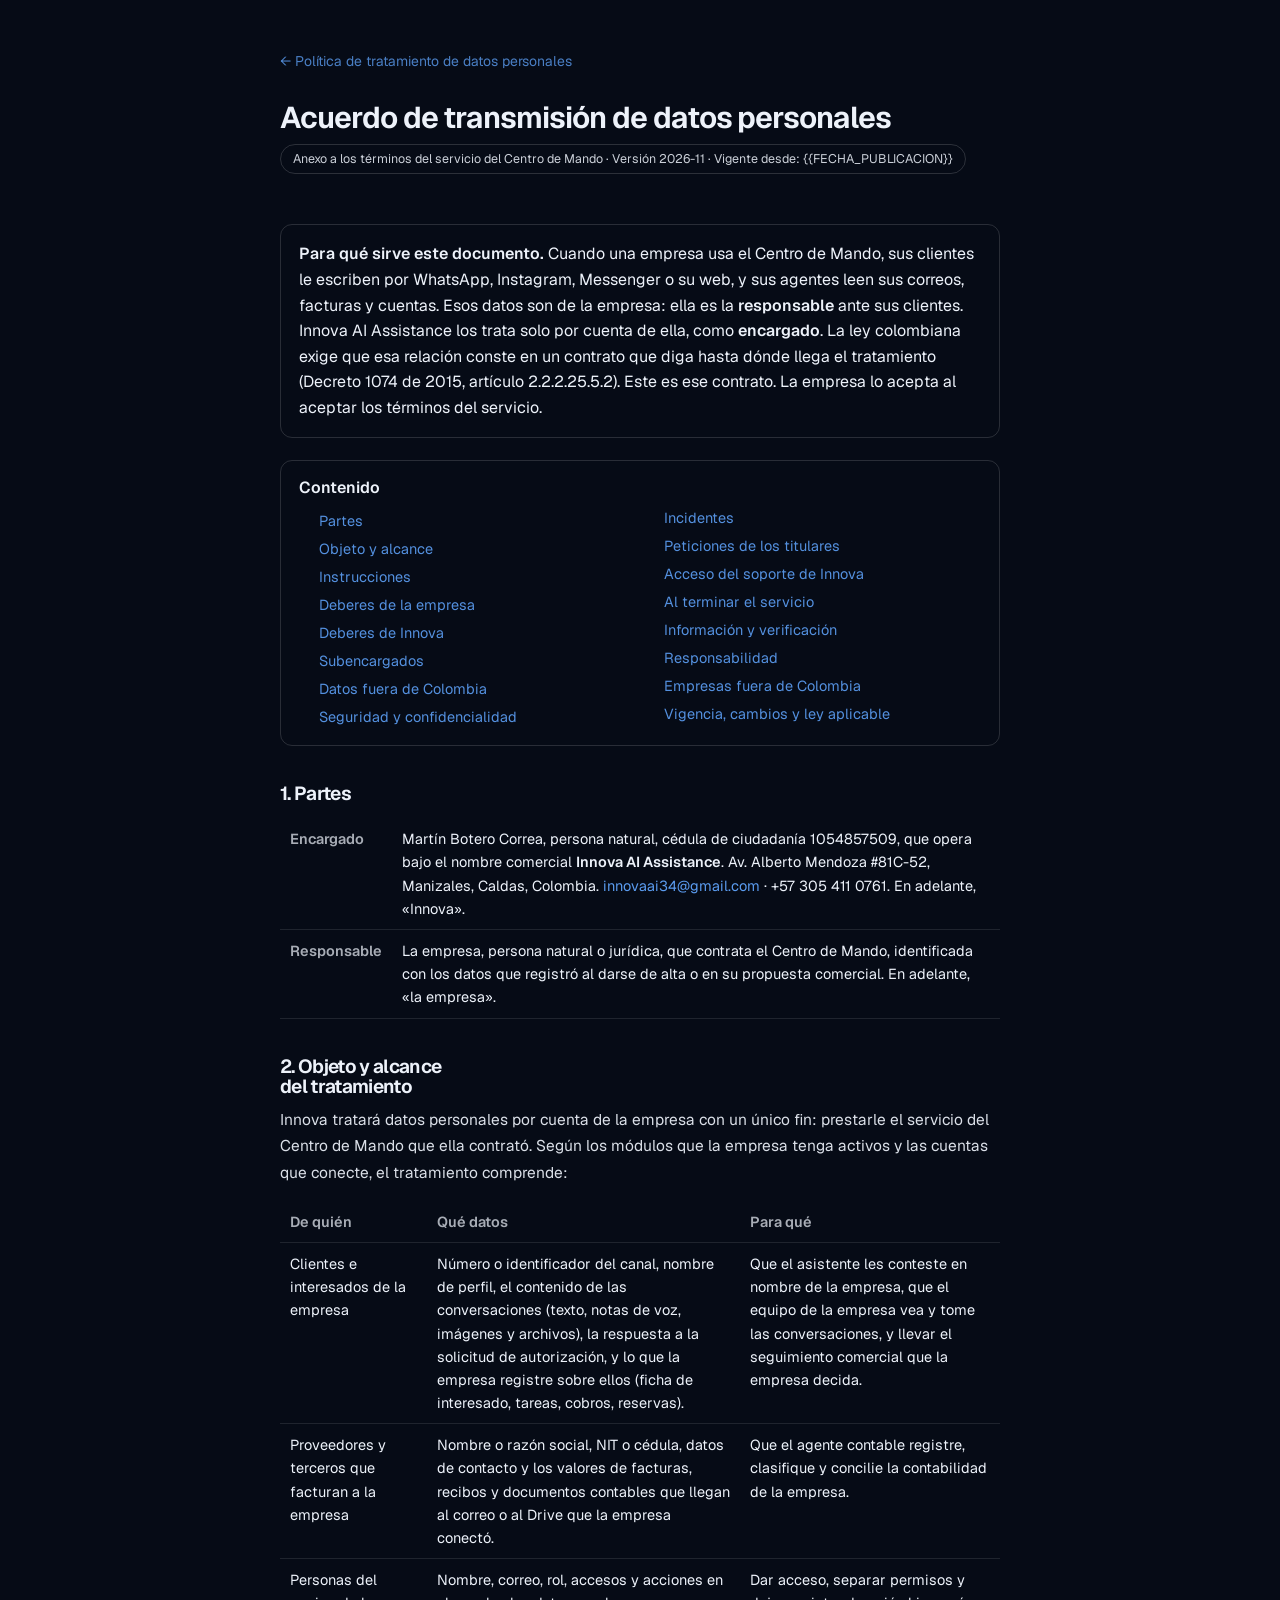
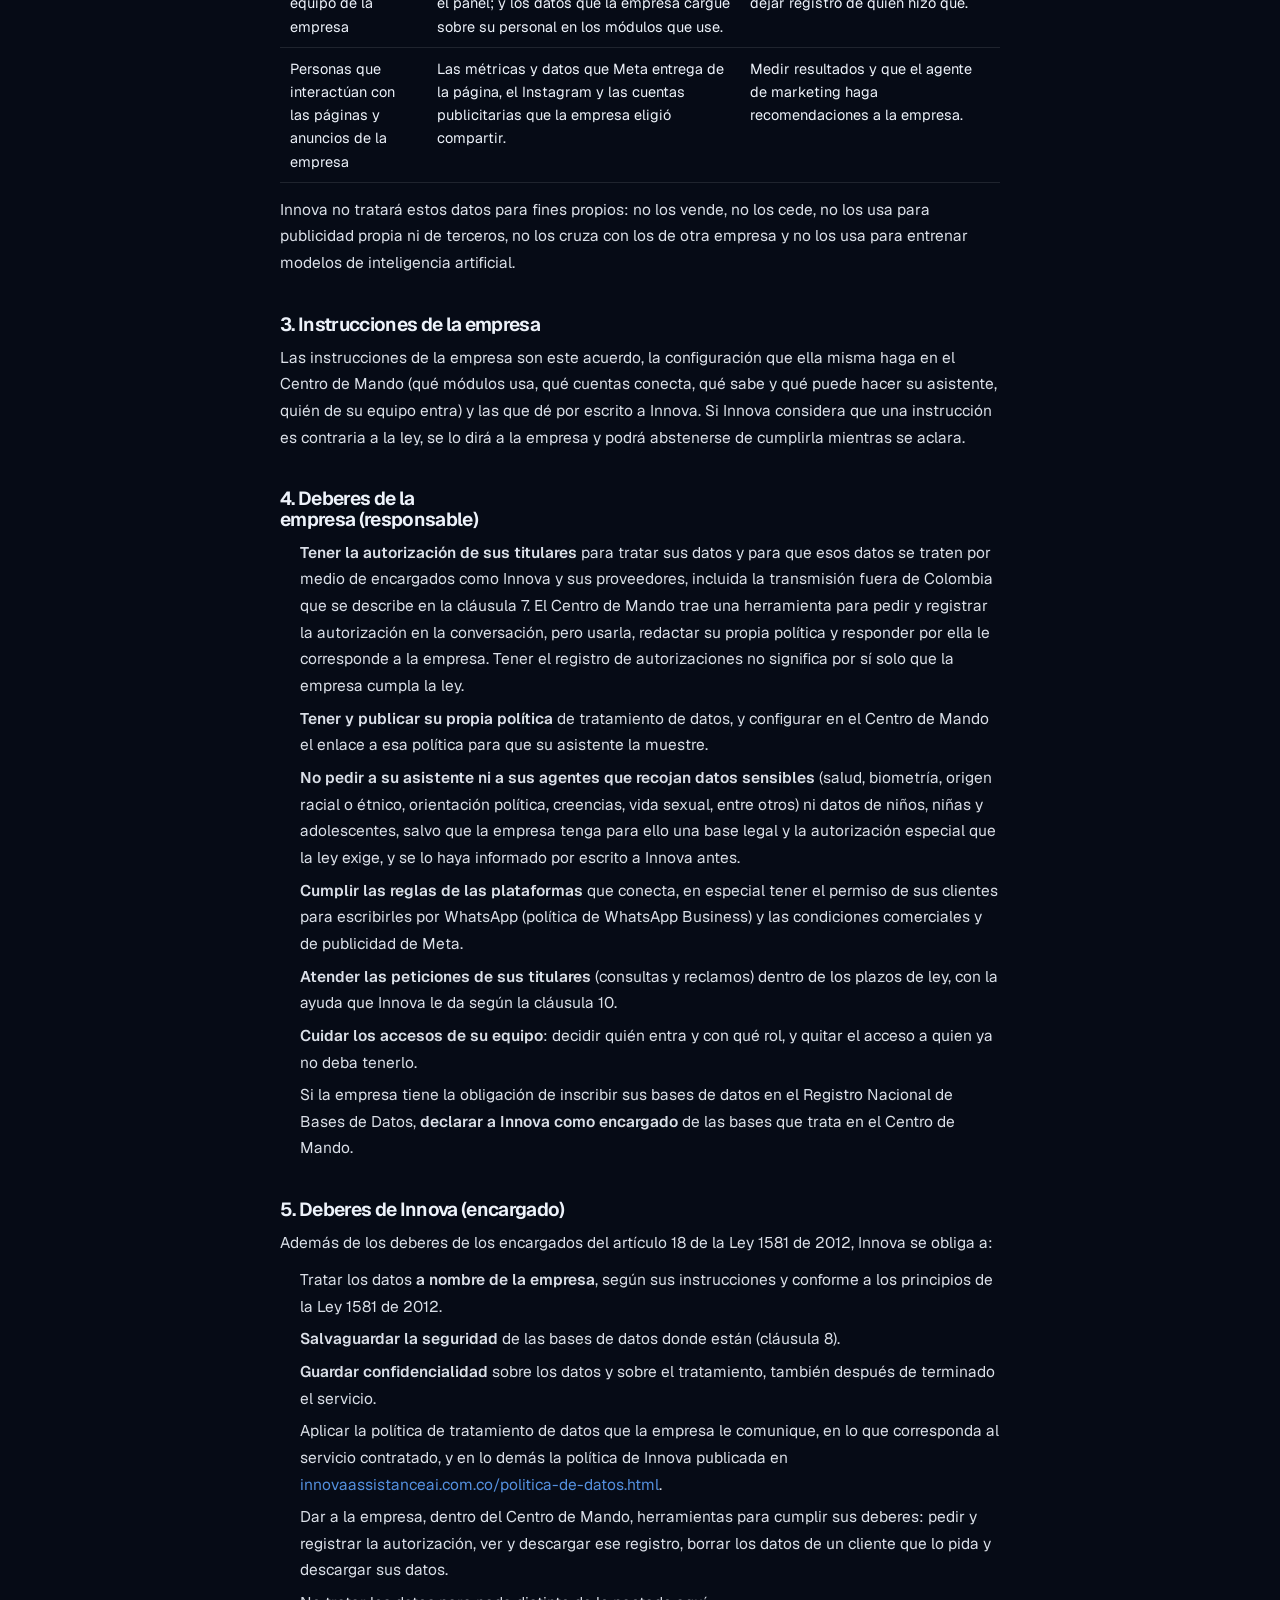
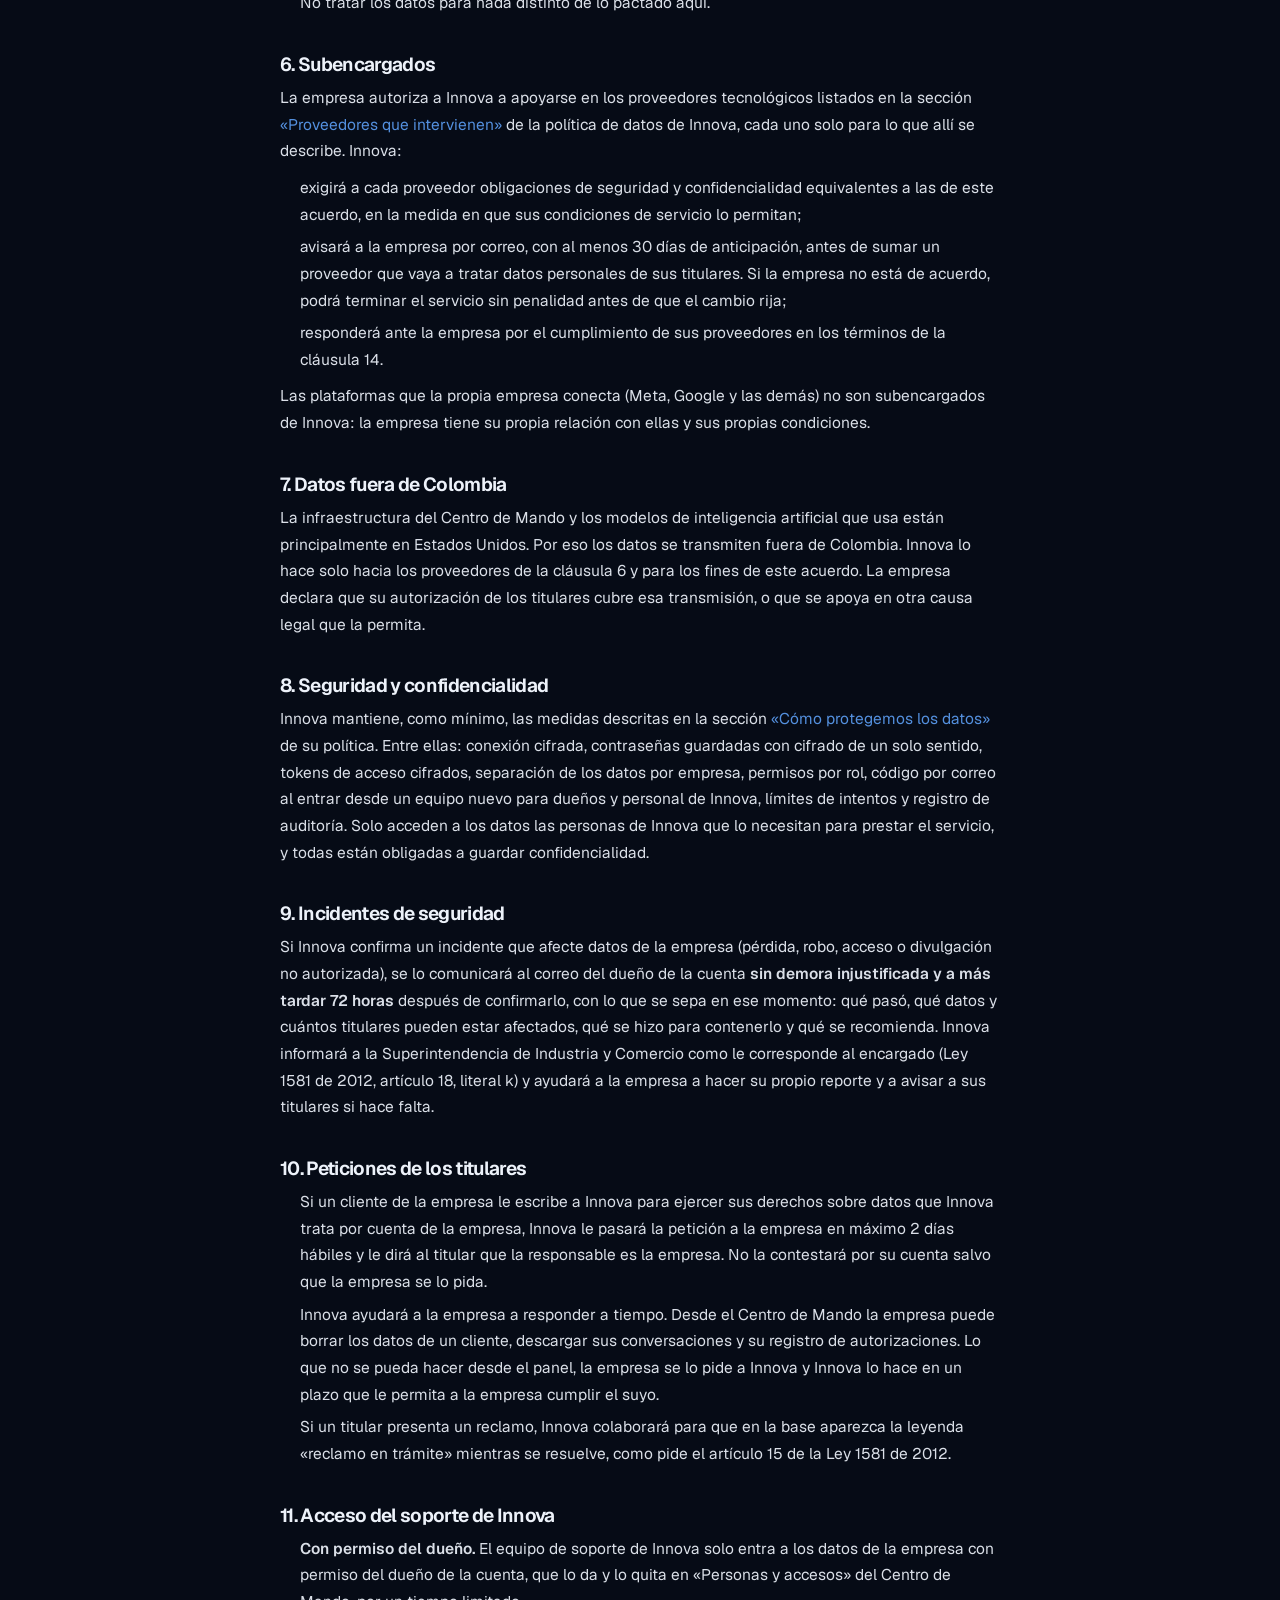
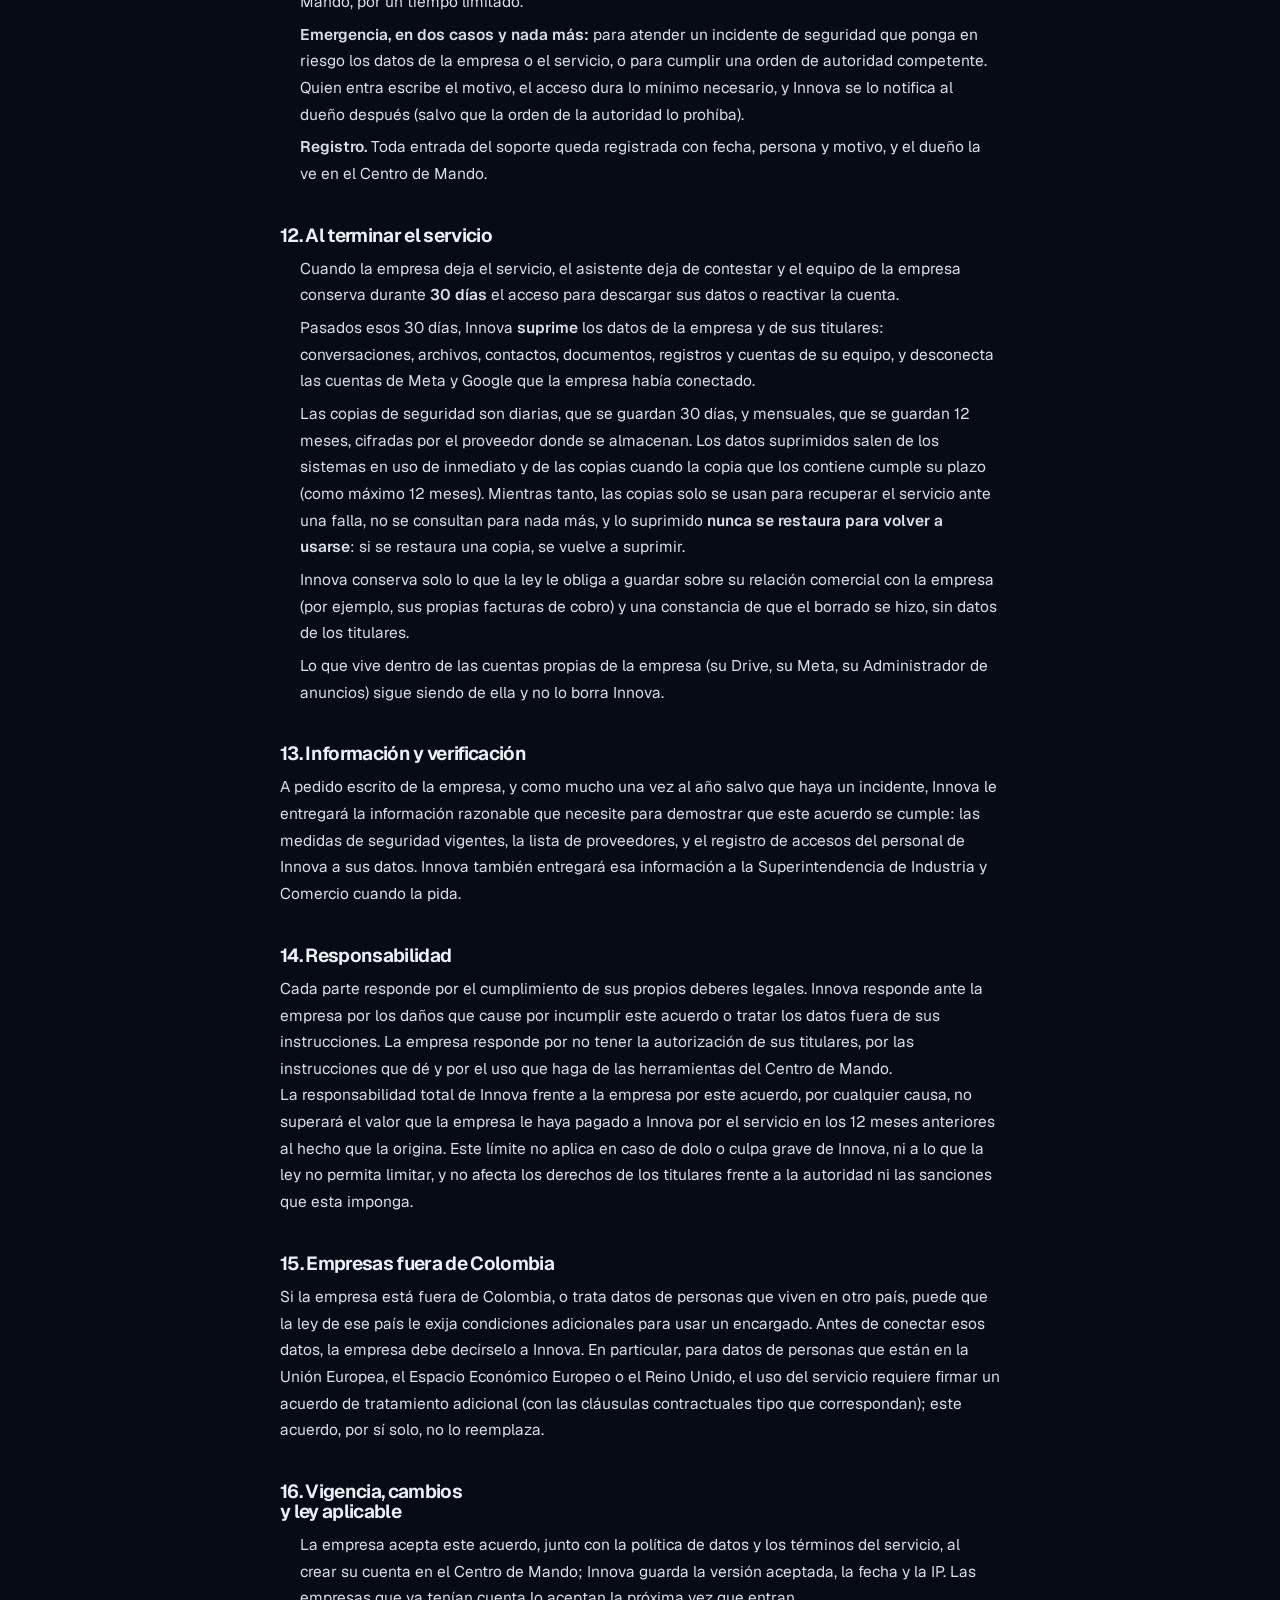
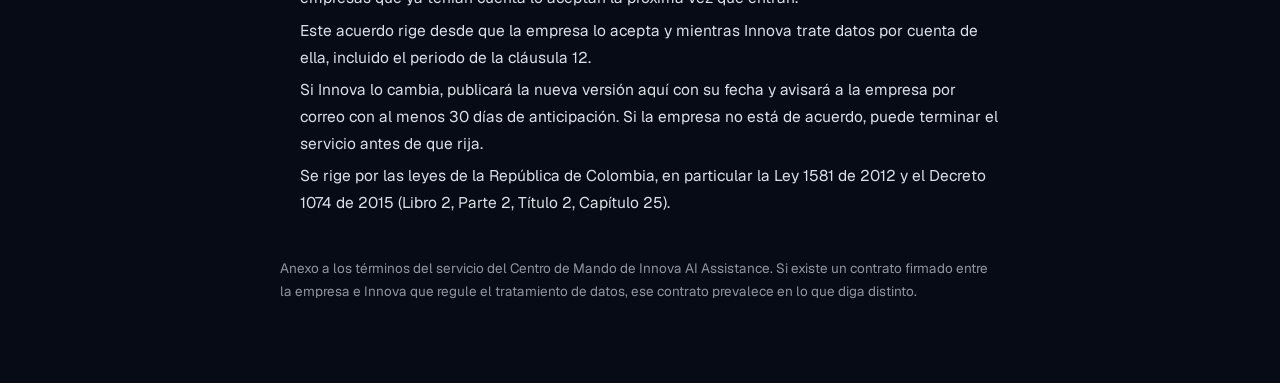
==== commit 7eecff6d: "Política 2026-11: decisiones de Martín aplicadas, sin marcas pendientes Soporte solo con permiso del" ====
--- a/acuerdo-de-transmision.html
+++ b/acuerdo-de-transmision.html
@@ -30,8 +30,6 @@
   .doc .indice{border:1px solid rgba(255,255,255,.14);border-radius:12px;padding:14px 18px;margin:22px 0;}
   .doc .indice ol{margin:6px 0 0;columns:2;column-gap:28px;}
   .doc .indice li{font-size:14.5px;margin:3px 0;break-inside:avoid;}
-  /* Lo que Martín tiene que decidir antes de publicar. Se ve a propósito. */
-  .doc .pendiente{background:rgba(255,200,80,.16);border-bottom:1px dashed rgba(255,200,80,.7);padding:0 3px;}
   @media(max-width:600px){.doc{padding:32px 18px 60px}.doc h1{font-size:25px}.doc .indice ol{columns:1}
     .doc table{display:block;overflow-x:auto}}
 </style>
@@ -42,7 +40,7 @@
 <a class="volver" href="politica-de-datos.html">← Política de tratamiento de datos personales</a>
 
 <h1>Acuerdo de transmisión de datos personales</h1>
-<div class="version">Anexo a los términos del servicio del Centro de Mando · Versión 2026-11 · Vigente desde: <span class="pendiente">[fecha de publicación]</span></div>
+<div class="version">Anexo a los términos del servicio del Centro de Mando · Versión 2026-11 · Vigente desde: {{FECHA_PUBLICACION}}</div>
 
 <div class="caja">
   <strong>Para qué sirve este documento.</strong> Cuando una empresa usa el Centro de Mando, sus
@@ -166,7 +164,7 @@
 <ul>
   <li>exigirá a cada proveedor obligaciones de seguridad y confidencialidad equivalentes a las de este acuerdo, en la
       medida en que sus condiciones de servicio lo permitan;</li>
-  <li>avisará a la empresa por correo, con al menos <span class="pendiente">[30]</span> días de anticipación, antes de
+  <li>avisará a la empresa por correo, con al menos 30 días de anticipación, antes de
       sumar un proveedor que vaya a tratar datos personales de sus titulares. Si la empresa no está de acuerdo, podrá
       terminar el servicio sin penalidad antes de que el cambio rija;</li>
   <li>responderá ante la empresa por el cumplimiento de sus proveedores en los términos de la cláusula 14.</li>
@@ -191,7 +189,7 @@
 <h2 id="incidentes">9. Incidentes de seguridad</h2>
 <p>Si Innova confirma un incidente que afecte datos de la empresa (pérdida, robo, acceso o divulgación no autorizada),
 se lo comunicará al correo del dueño de la cuenta <strong>sin demora injustificada y a más tardar
-<span class="pendiente">[72 horas]</span></strong> después de confirmarlo, con lo que se sepa en ese momento: qué pasó,
+72 horas</strong> después de confirmarlo, con lo que se sepa en ese momento: qué pasó,
 qué datos y cuántos titulares pueden estar afectados, qué se hizo para contenerlo y qué se recomienda. Innova
 informará a la Superintendencia de Industria y Comercio como le corresponde al encargado (Ley 1581 de 2012,
 artículo 18, literal k) y ayudará a la empresa a hacer su propio reporte y a avisar a sus titulares si hace falta.</p>
@@ -199,7 +197,7 @@
 <h2 id="derechos">10. Peticiones de los titulares</h2>
 <ul>
   <li>Si un cliente de la empresa le escribe a Innova para ejercer sus derechos sobre datos que Innova trata por
-      cuenta de la empresa, Innova le pasará la petición a la empresa en máximo <span class="pendiente">[2]</span> días
+      cuenta de la empresa, Innova le pasará la petición a la empresa en máximo 2 días
       hábiles y le dirá al titular que la responsable es la empresa. No la contestará por su cuenta salvo que la
       empresa se lo pida.</li>
   <li>Innova ayudará a la empresa a responder a tiempo. Desde el Centro de Mando la empresa puede borrar los datos de un
@@ -210,14 +208,17 @@
 </ul>
 
 <h2 id="acceso">11. Acceso del soporte de Innova</h2>
-<p class="pendiente">[Elegir UNA de las dos redacciones antes de publicar. Ver BORRADOR-CAMBIOS.md.]</p>
-<p><strong>Opción A — mientras dure la etapa de lanzamiento:</strong> el equipo de soporte de Innova puede entrar a los
-datos de la empresa para resolver problemas técnicos sin pedir permiso cada vez. Cada entrada queda registrada y el
-dueño la ve en «Personas y accesos» del Centro de Mando. Innova avisará por correo antes de terminar esta etapa, y desde
-entonces regirá la opción B.</p>
-<p><strong>Opción B — permiso del dueño:</strong> el equipo de soporte de Innova solo entra a los datos de la empresa con
-permiso del dueño, que lo da y lo quita en «Personas y accesos» (24 horas o 7 días). Para una falla grave puede entrar
-hasta 2 horas sin ese permiso, escribiendo el motivo. Toda entrada queda registrada y el dueño la ve.</p>
+<ul>
+  <li><strong>Con permiso del dueño.</strong> El equipo de soporte de Innova solo entra a los datos de la empresa con
+      permiso del dueño de la cuenta, que lo da y lo quita en «Personas y accesos» del Centro de Mando, por un tiempo
+      limitado.</li>
+  <li><strong>Emergencia, en dos casos y nada más:</strong> para atender un incidente de seguridad que ponga en riesgo los
+      datos de la empresa o el servicio, o para cumplir una orden de autoridad competente. Quien entra escribe el motivo,
+      el acceso dura lo mínimo necesario, y Innova se lo notifica al dueño después (salvo que la orden de la autoridad lo
+      prohíba).</li>
+  <li><strong>Registro.</strong> Toda entrada del soporte queda registrada con fecha, persona y motivo, y el dueño la
+      ve en el Centro de Mando.</li>
+</ul>
 
 <h2 id="fin">12. Al terminar el servicio</h2>
 <ol>
@@ -226,9 +227,11 @@
   <li>Pasados esos 30 días, Innova <strong>suprime</strong> los datos de la empresa y de sus titulares: conversaciones,
       archivos, contactos, documentos, registros y cuentas de su equipo, y desconecta las cuentas de Meta y Google que
       la empresa había conectado.</li>
-  <li>Las copias de seguridad que contengan esos datos se borran solas a medida que se renuevan, en un máximo de
-      <span class="pendiente">[60]</span> días adicionales. Mientras existan, solo se usan para recuperar el servicio
-      ante una falla y no se consultan para nada más.</li>
+  <li>Las copias de seguridad son diarias, que se guardan 30 días, y mensuales, que se guardan 12 meses, cifradas por el
+      proveedor donde se almacenan. Los datos suprimidos salen de los sistemas en uso de inmediato y de las copias cuando
+      la copia que los contiene cumple su plazo (como máximo 12 meses). Mientras tanto, las copias solo se usan para
+      recuperar el servicio ante una falla, no se consultan para nada más, y lo suprimido <strong>nunca se restaura para
+      volver a usarse</strong>: si se restaura una copia, se vuelve a suprimir.</li>
   <li>Innova conserva solo lo que la ley le obliga a guardar sobre su relación comercial con la empresa (por ejemplo,
       sus propias facturas de cobro) y una constancia de que el borrado se hizo, sin datos de los titulares.</li>
   <li>Lo que vive dentro de las cuentas propias de la empresa (su Drive, su Meta, su Administrador de anuncios) sigue
@@ -236,7 +239,7 @@
 </ol>
 
 <h2 id="prueba">13. Información y verificación</h2>
-<p>A pedido escrito de la empresa, y como mucho <span class="pendiente">[una vez al año]</span> salvo que haya un
+<p>A pedido escrito de la empresa, y como mucho una vez al año salvo que haya un
 incidente, Innova le entregará la información razonable que necesite para demostrar que este acuerdo se cumple: las
 medidas de seguridad vigentes, la lista de proveedores, y el registro de accesos del personal de Innova a sus datos.
 Innova también entregará esa información a la Superintendencia de Industria y Comercio cuando la pida.</p>
@@ -245,8 +248,11 @@
 <p>Cada parte responde por el cumplimiento de sus propios deberes legales. Innova responde ante la empresa por los daños
 que cause por incumplir este acuerdo o tratar los datos fuera de sus instrucciones. La empresa responde por no tener la
 autorización de sus titulares, por las instrucciones que dé y por el uso que haga de las herramientas del Centro de
-Mando. <span class="pendiente">[Límite de responsabilidad, si se quiere poner uno: lo define el abogado. No se puede
-limitar lo que la ley no permite limitar.]</span></p>
+Mando.</p>
+<p>La responsabilidad total de Innova frente a la empresa por este acuerdo, por cualquier causa, no superará el valor que
+la empresa le haya pagado a Innova por el servicio en los 12 meses anteriores al hecho que la origina. Este límite no
+aplica en caso de dolo o culpa grave de Innova, ni a lo que la ley no permita limitar, y no afecta los derechos de los
+titulares frente a la autoridad ni las sanciones que esta imponga.</p>
 
 <h2 id="extranjero">15. Empresas fuera de Colombia</h2>
 <p>Si la empresa está fuera de Colombia, o trata datos de personas que viven en otro país, puede que la ley de ese país
@@ -257,10 +263,13 @@
 
 <h2 id="vigencia">16. Vigencia, cambios y ley aplicable</h2>
 <ul>
-  <li>Este acuerdo rige desde que la empresa acepta los términos del servicio y mientras Innova trate datos por cuenta de
+  <li>La empresa acepta este acuerdo, junto con la política de datos y los términos del servicio, al crear su cuenta
+      en el Centro de Mando; Innova guarda la versión aceptada, la fecha y la IP. Las empresas que ya tenían cuenta lo
+      aceptan la próxima vez que entran.</li>
+  <li>Este acuerdo rige desde que la empresa lo acepta y mientras Innova trate datos por cuenta de
       ella, incluido el periodo de la cláusula 12.</li>
   <li>Si Innova lo cambia, publicará la nueva versión aquí con su fecha y avisará a la empresa por correo con al menos
-      <span class="pendiente">[30]</span> días de anticipación. Si la empresa no está de acuerdo, puede terminar el
+      30 días de anticipación. Si la empresa no está de acuerdo, puede terminar el
       servicio antes de que rija.</li>
   <li>Se rige por las leyes de la República de Colombia, en particular la Ley 1581 de 2012 y el Decreto 1074 de 2015
       (Libro 2, Parte 2, Título 2, Capítulo 25).</li>
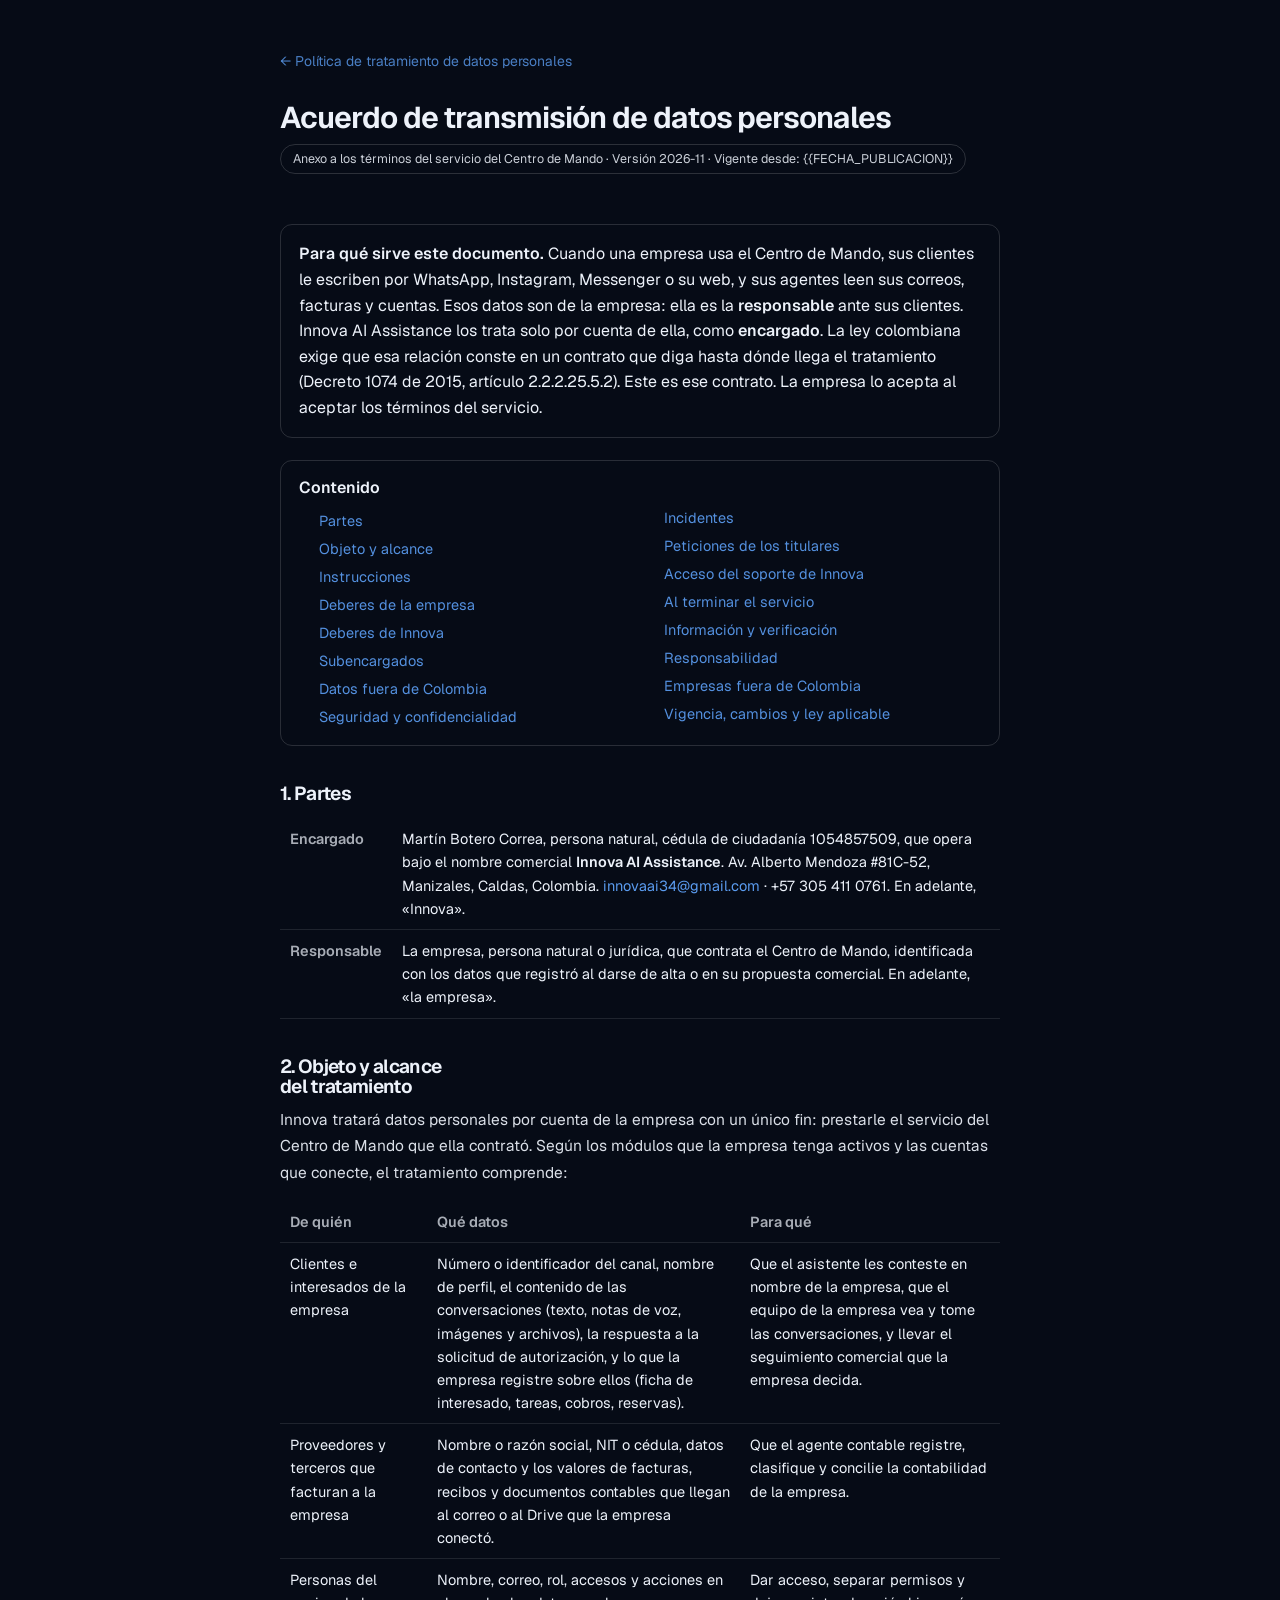
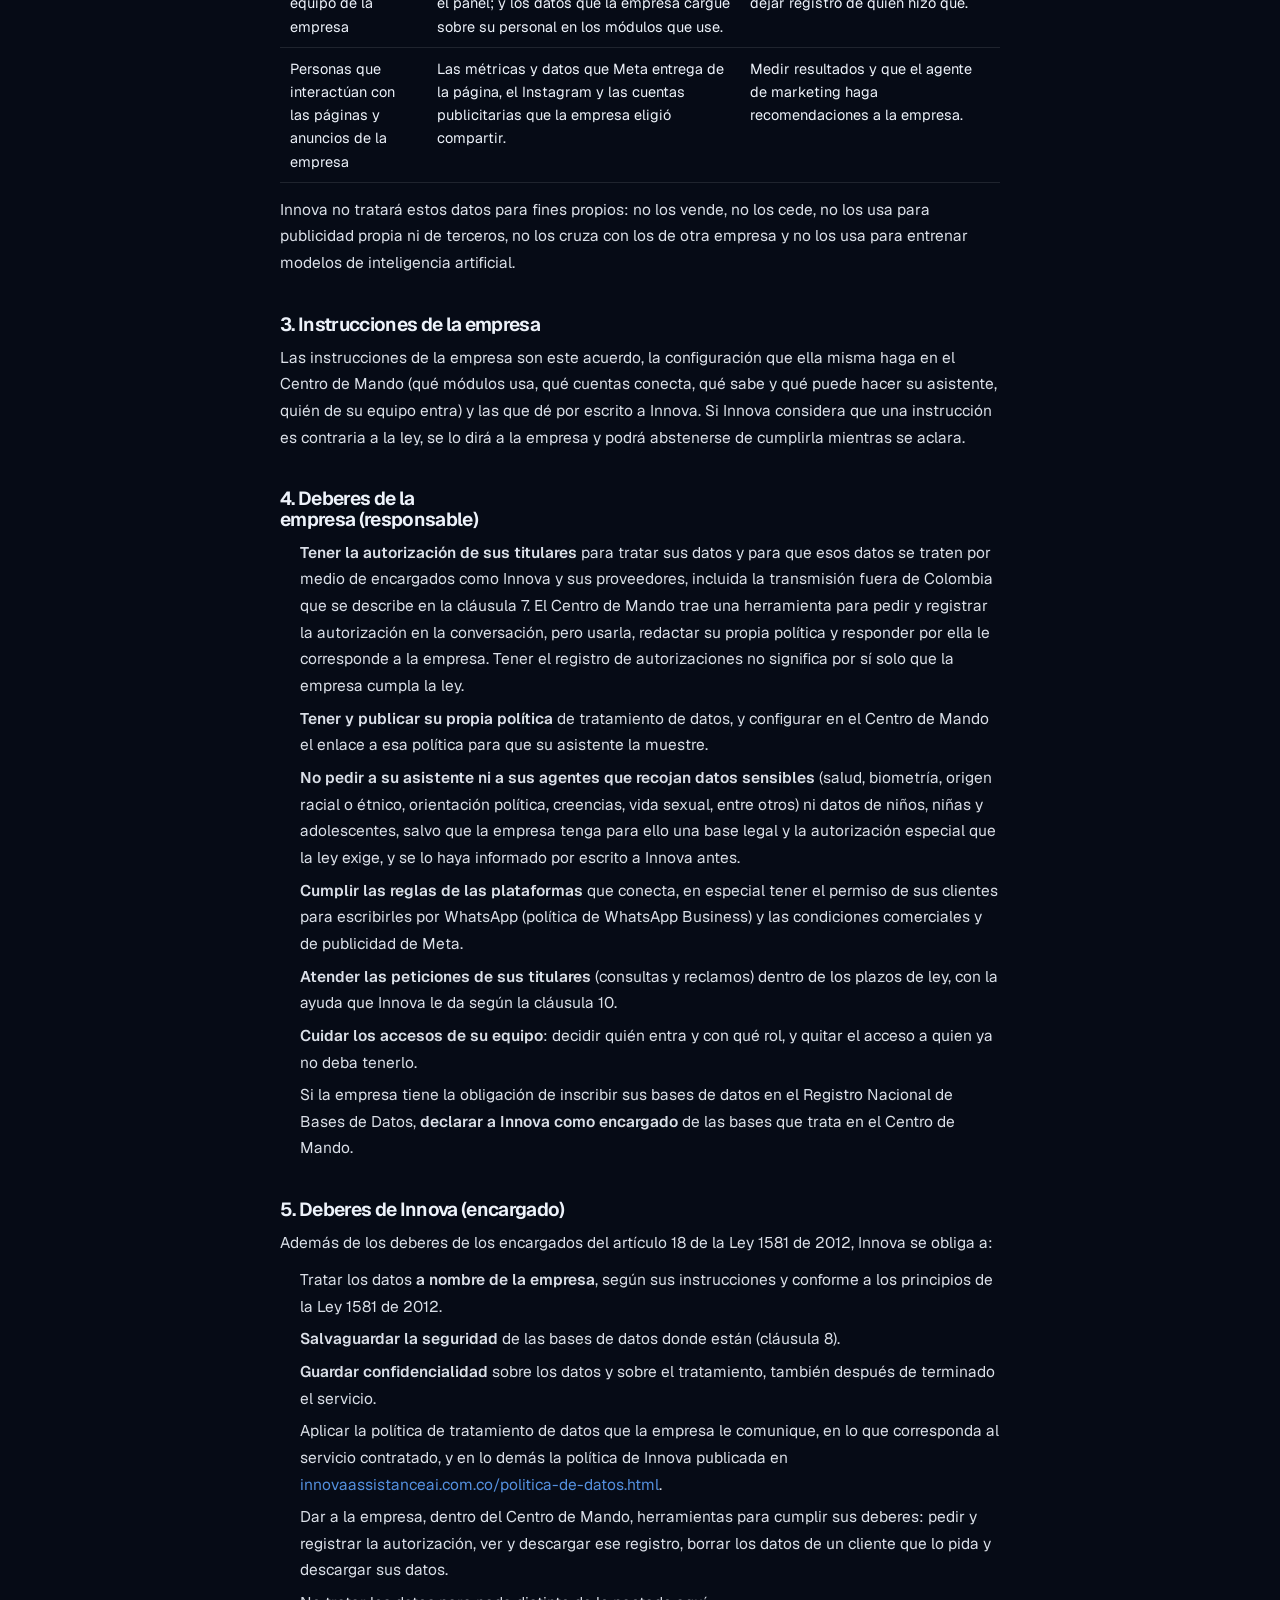
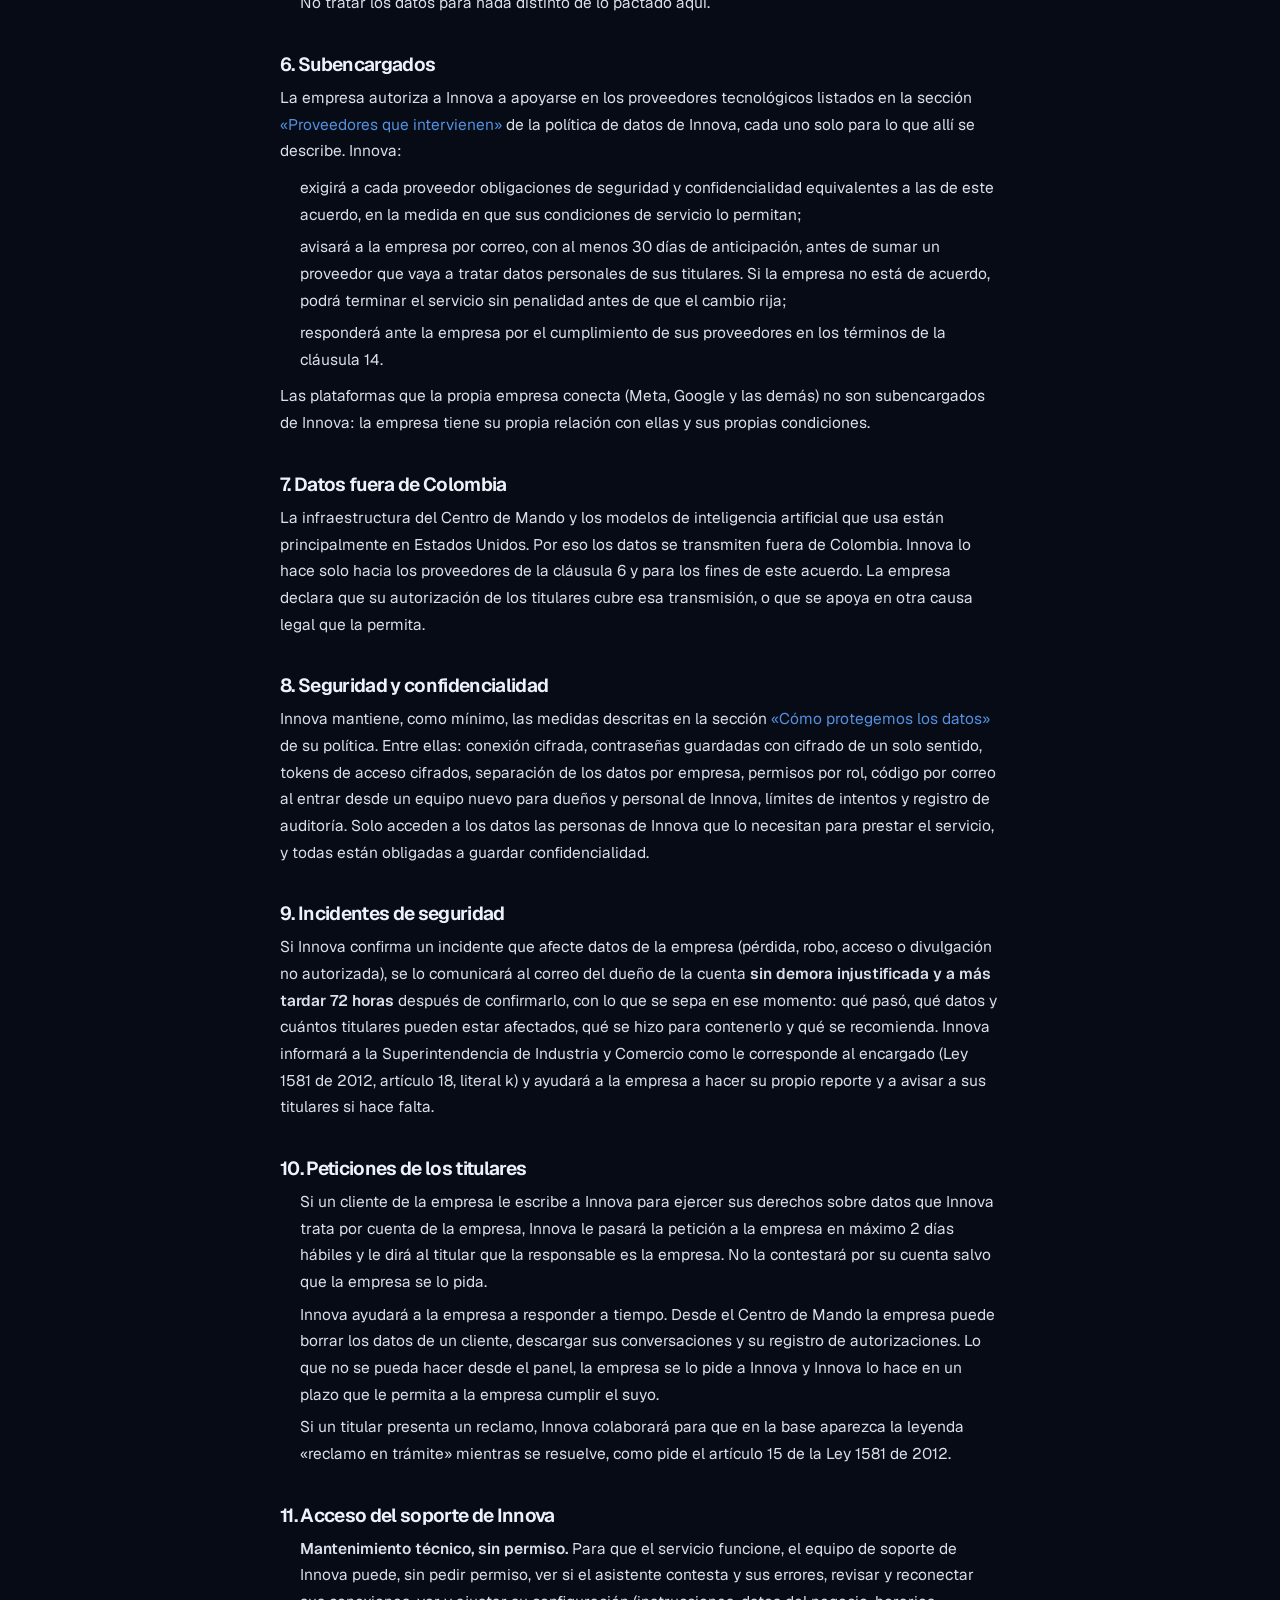
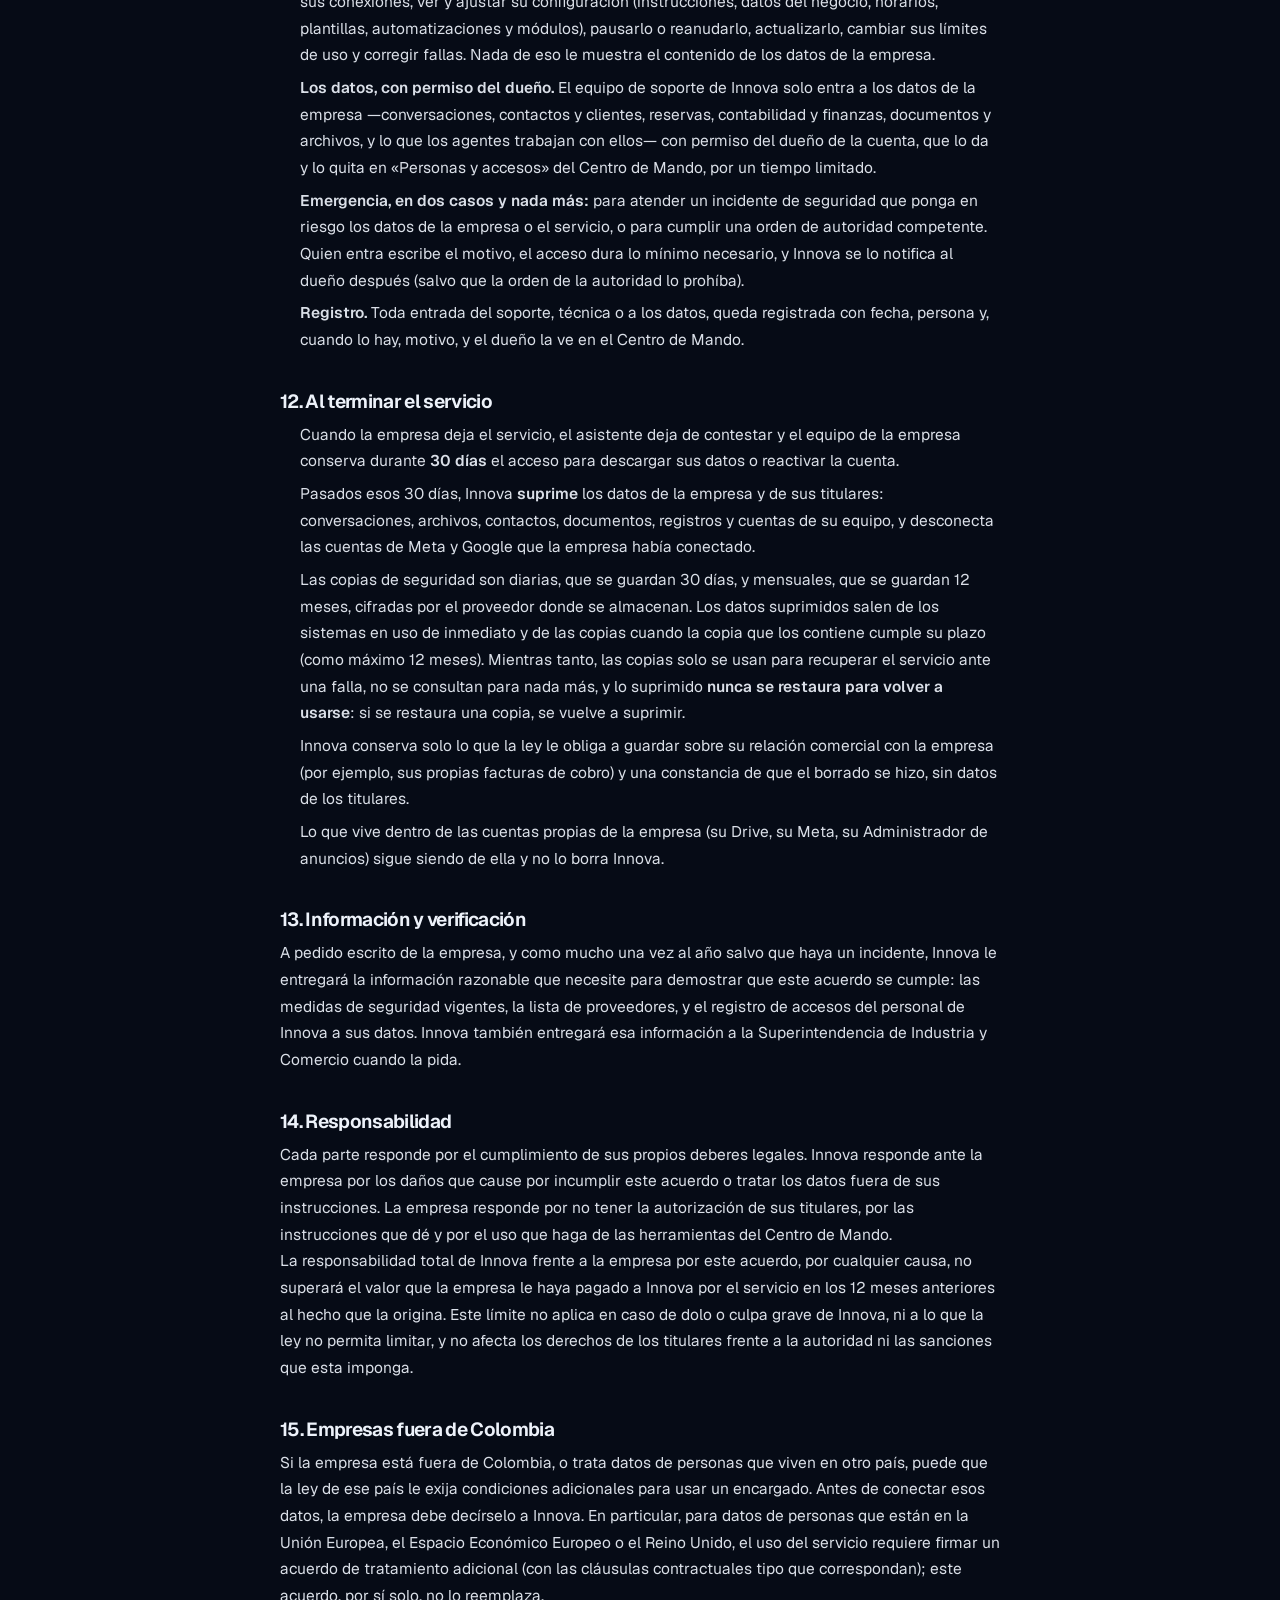
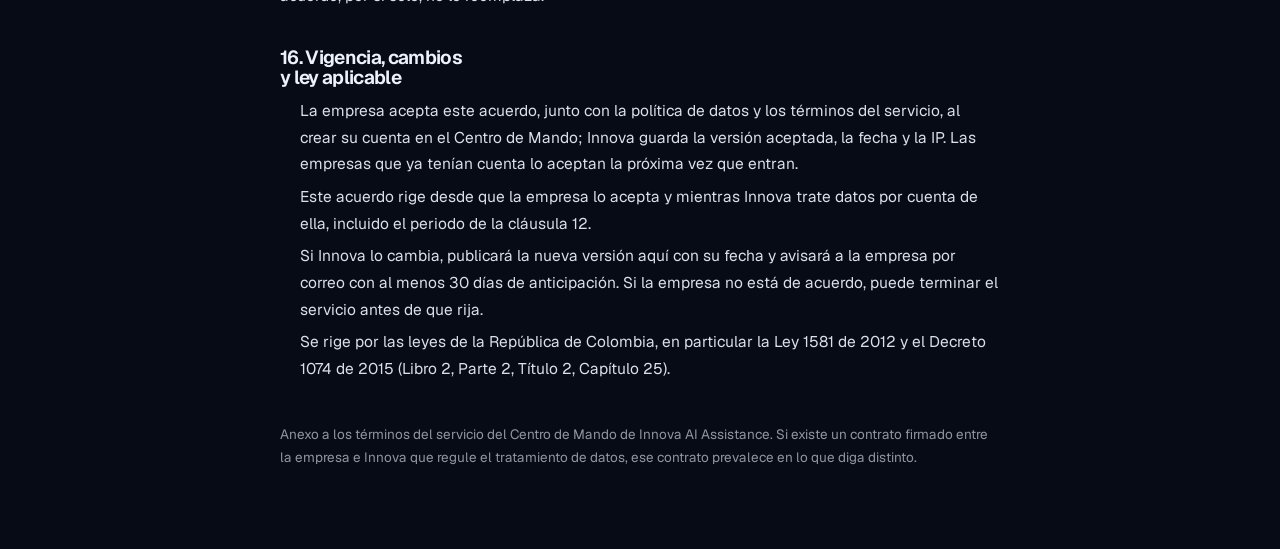
==== commit d580f946: "Soporte: el mantenimiento técnico sin permiso, los datos solo con permiso del dueño Martín, 18-nov-2" ====
--- a/acuerdo-de-transmision.html
+++ b/acuerdo-de-transmision.html
@@ -209,15 +209,21 @@
 
 <h2 id="acceso">11. Acceso del soporte de Innova</h2>
 <ul>
-  <li><strong>Con permiso del dueño.</strong> El equipo de soporte de Innova solo entra a los datos de la empresa con
-      permiso del dueño de la cuenta, que lo da y lo quita en «Personas y accesos» del Centro de Mando, por un tiempo
-      limitado.</li>
+  <li><strong>Mantenimiento técnico, sin permiso.</strong> Para que el servicio funcione, el equipo de soporte de
+      Innova puede, sin pedir permiso, ver si el asistente contesta y sus errores, revisar y reconectar sus conexiones,
+      ver y ajustar su configuración (instrucciones, datos del negocio, horarios, plantillas, automatizaciones y
+      módulos), pausarlo o reanudarlo, actualizarlo, cambiar sus límites de uso y corregir fallas. Nada de eso le
+      muestra el contenido de los datos de la empresa.</li>
+  <li><strong>Los datos, con permiso del dueño.</strong> El equipo de soporte de Innova solo entra a los datos de la
+      empresa —conversaciones, contactos y clientes, reservas, contabilidad y finanzas, documentos y archivos, y lo que
+      los agentes trabajan con ellos— con permiso del dueño de la cuenta, que lo da y lo quita en «Personas y accesos»
+      del Centro de Mando, por un tiempo limitado.</li>
   <li><strong>Emergencia, en dos casos y nada más:</strong> para atender un incidente de seguridad que ponga en riesgo los
       datos de la empresa o el servicio, o para cumplir una orden de autoridad competente. Quien entra escribe el motivo,
       el acceso dura lo mínimo necesario, y Innova se lo notifica al dueño después (salvo que la orden de la autoridad lo
       prohíba).</li>
-  <li><strong>Registro.</strong> Toda entrada del soporte queda registrada con fecha, persona y motivo, y el dueño la
-      ve en el Centro de Mando.</li>
+  <li><strong>Registro.</strong> Toda entrada del soporte, técnica o a los datos, queda registrada con fecha, persona
+      y, cuando lo hay, motivo, y el dueño la ve en el Centro de Mando.</li>
 </ul>
 
 <h2 id="fin">12. Al terminar el servicio</h2>
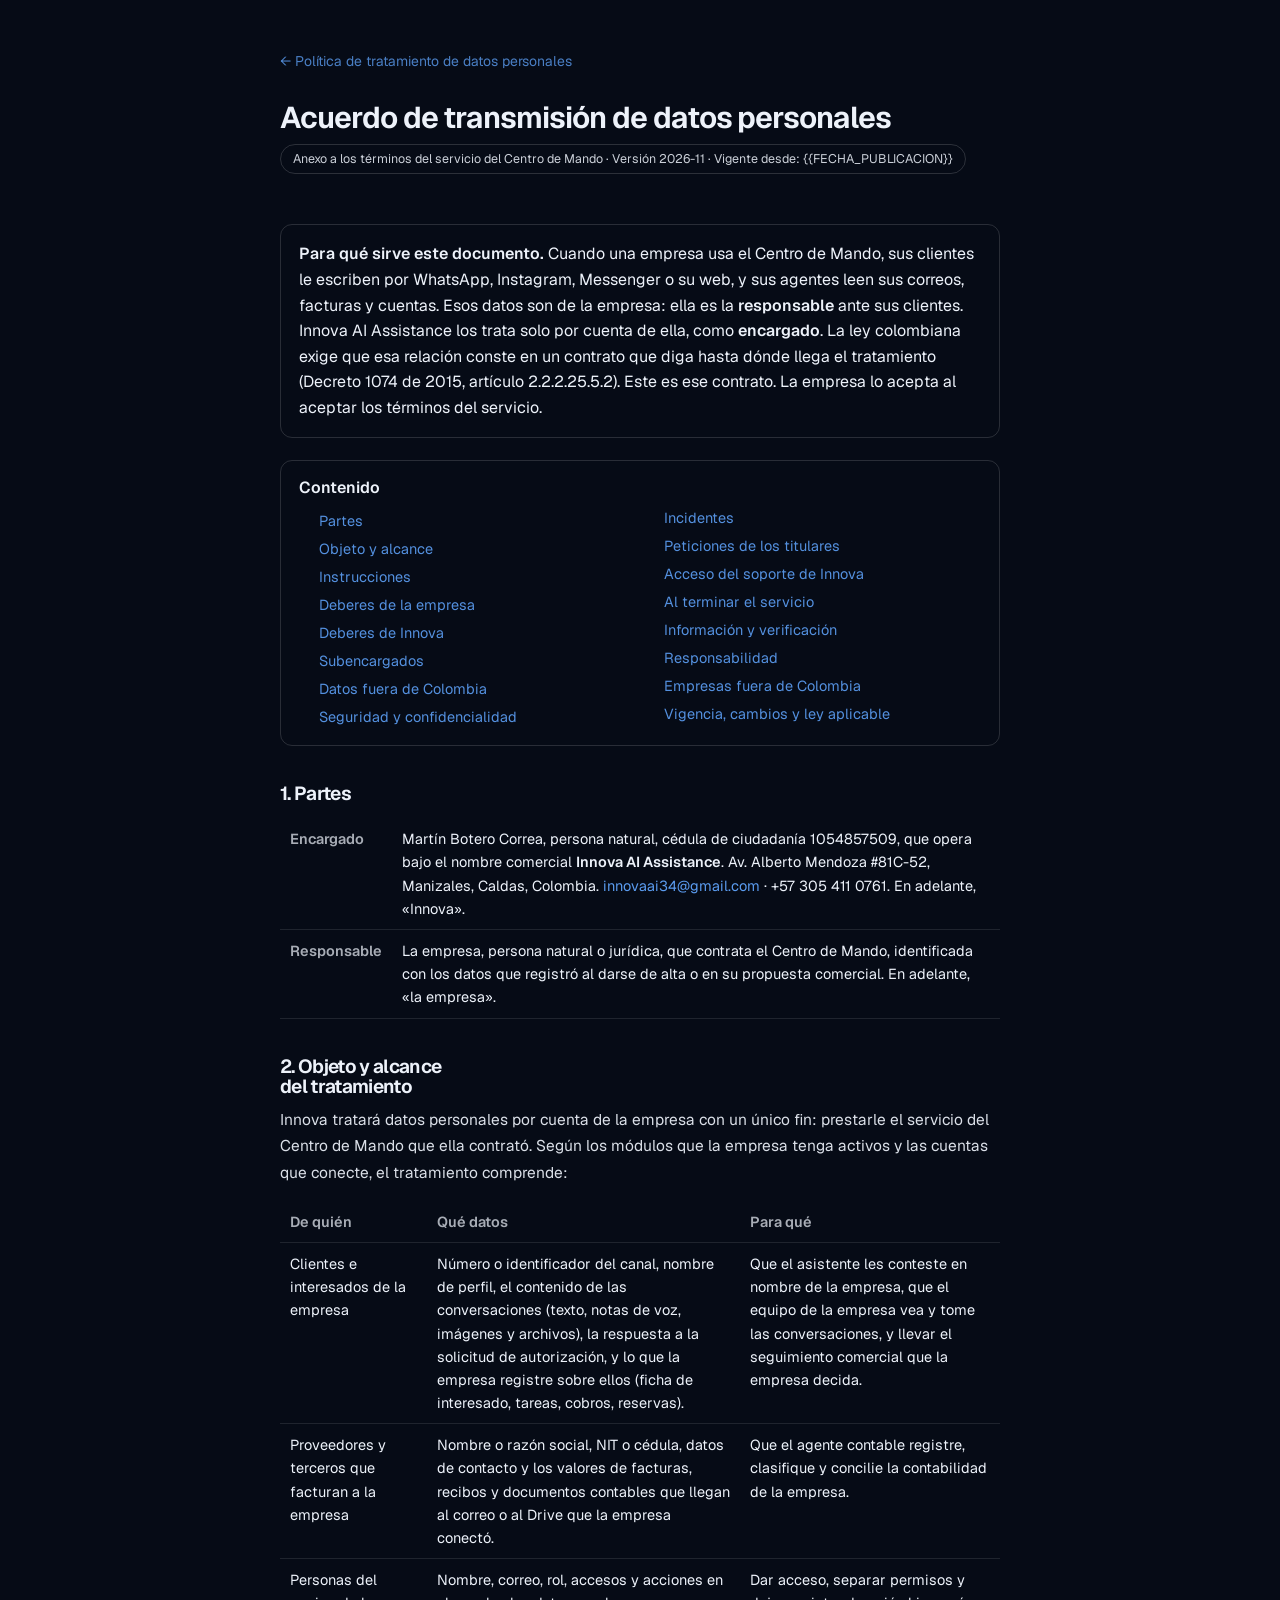
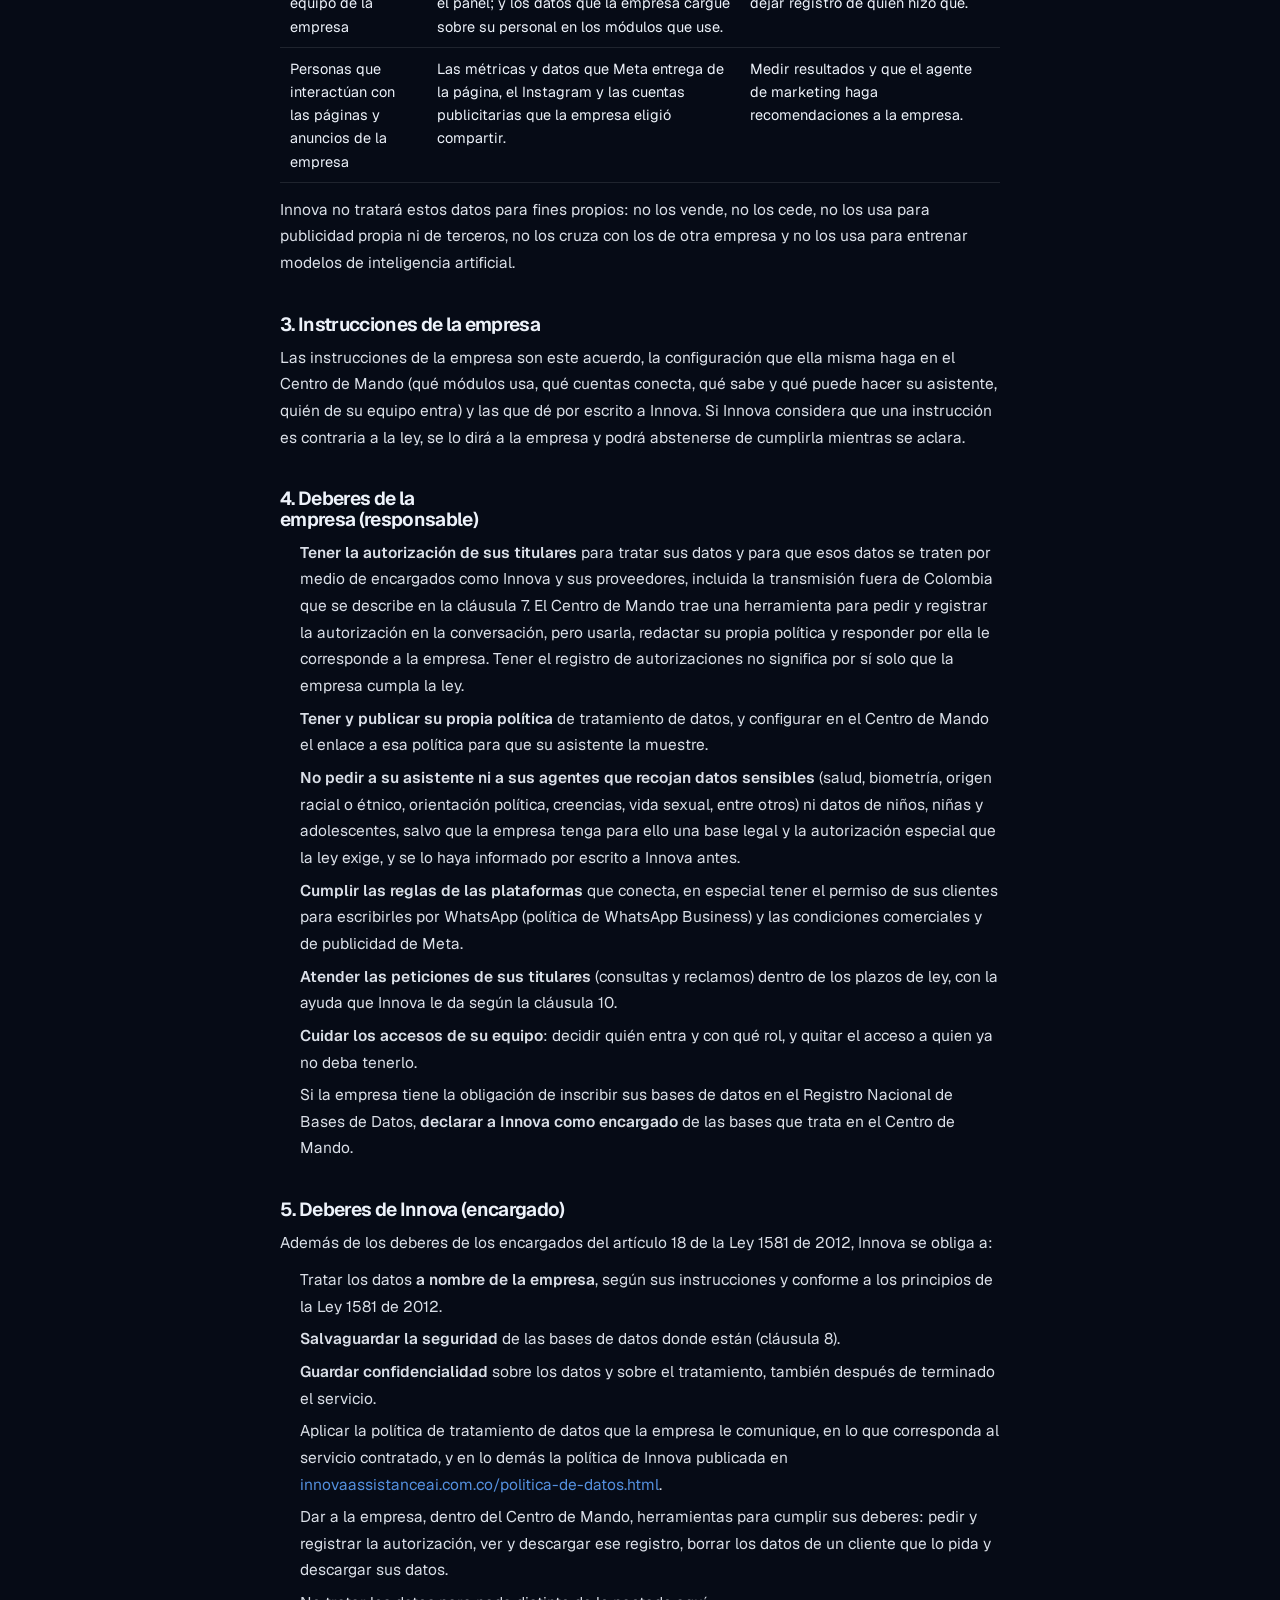
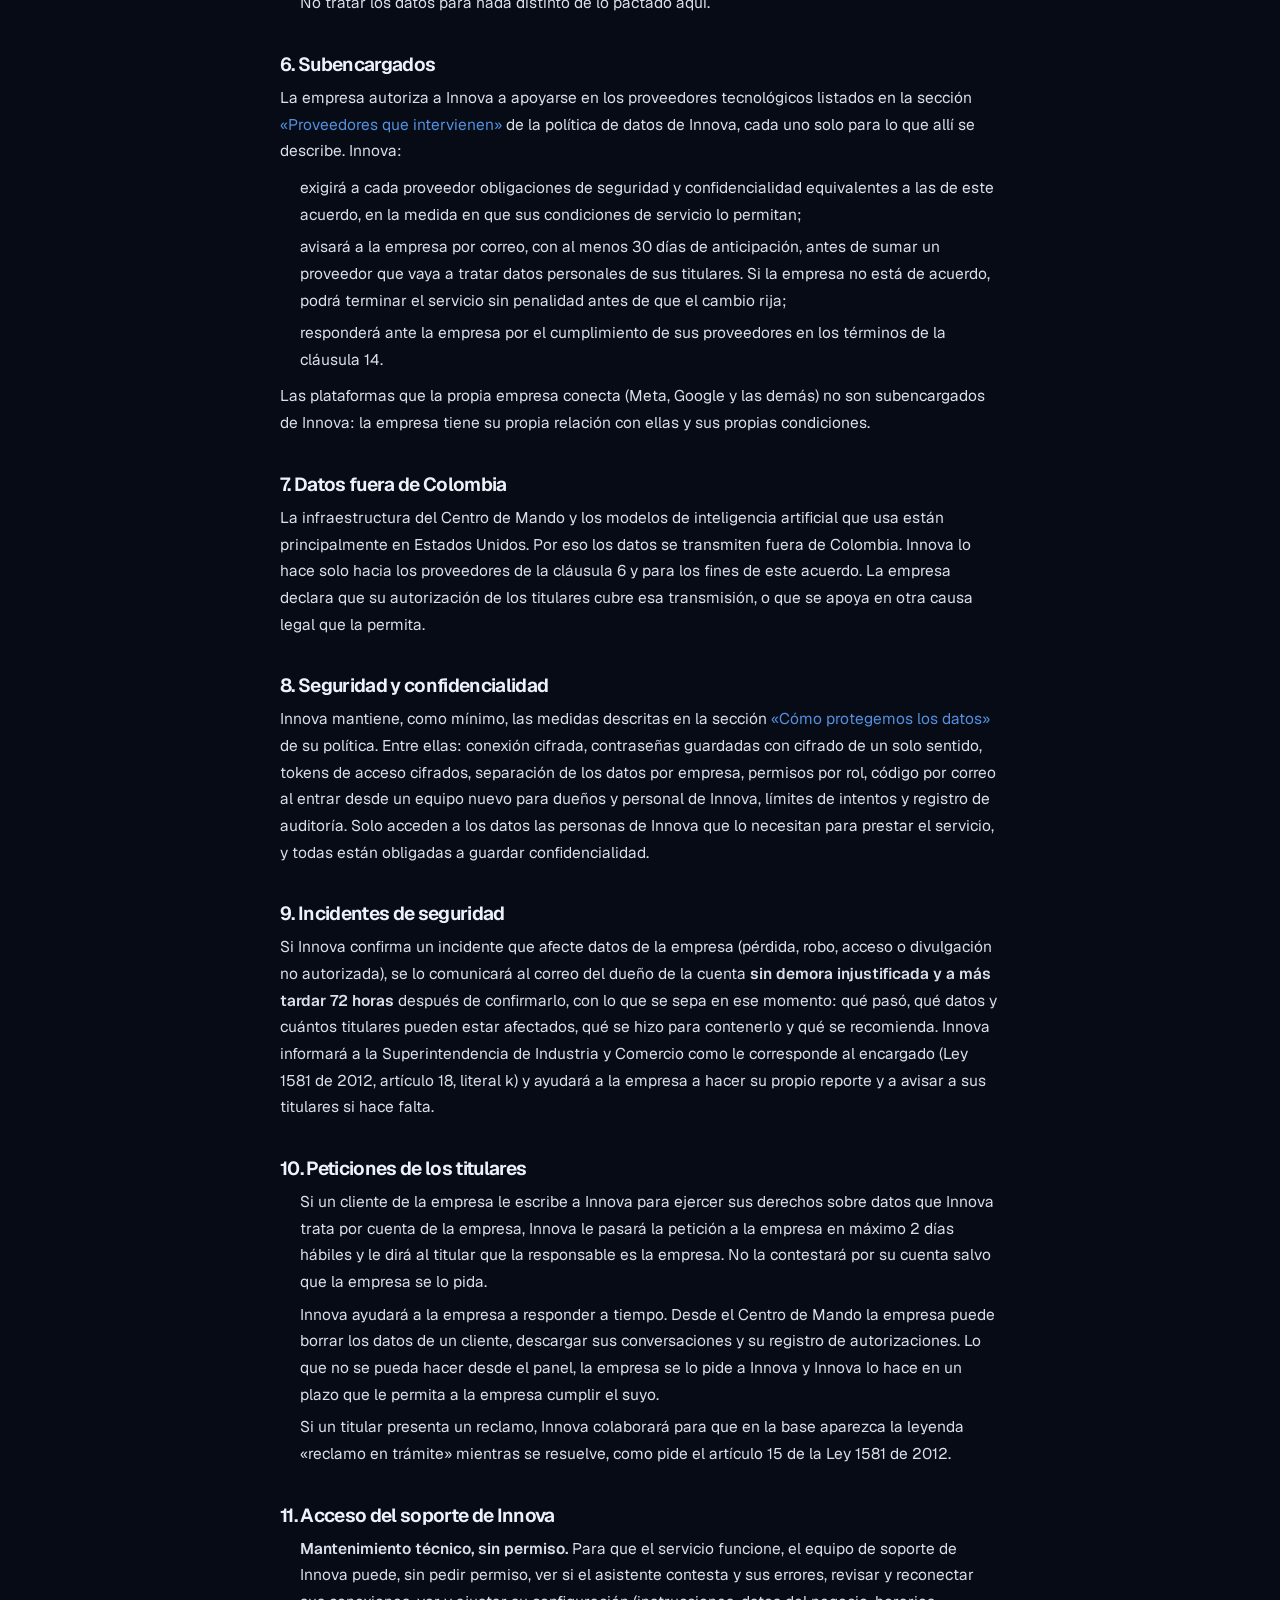
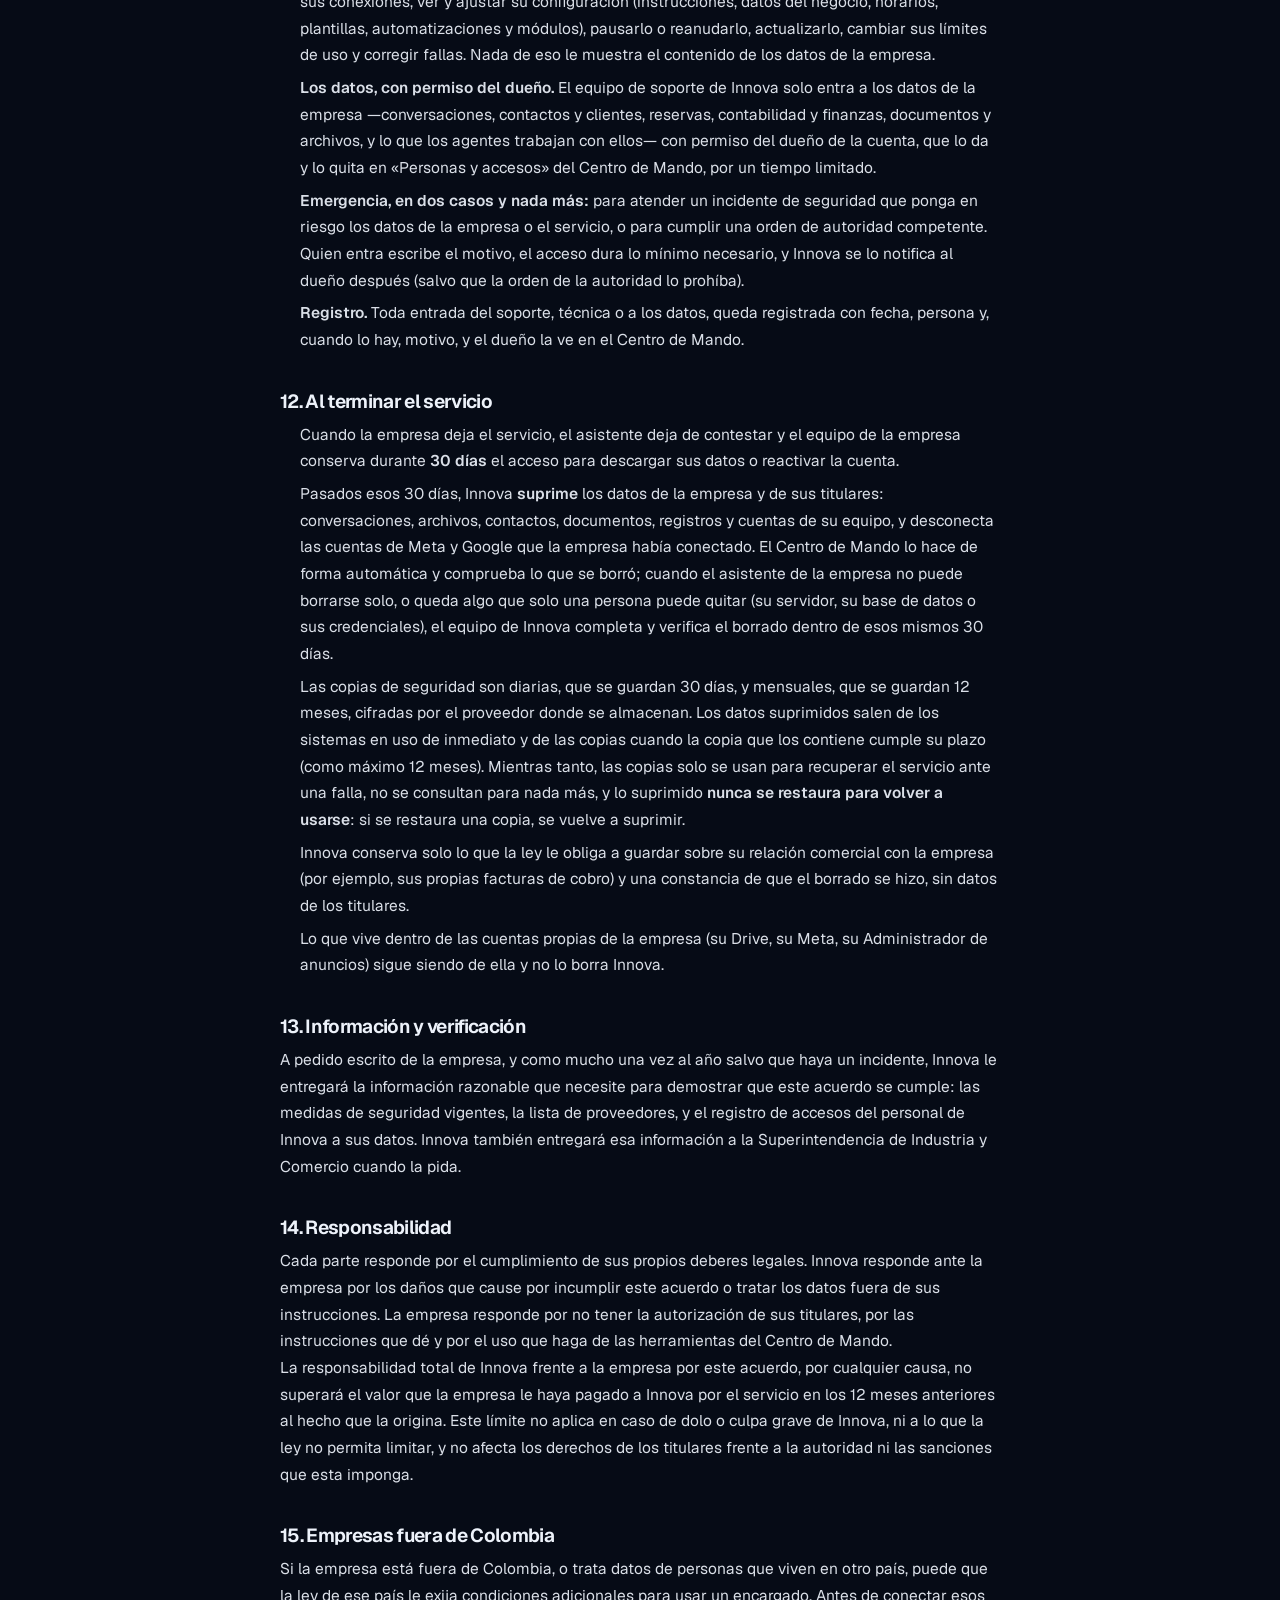
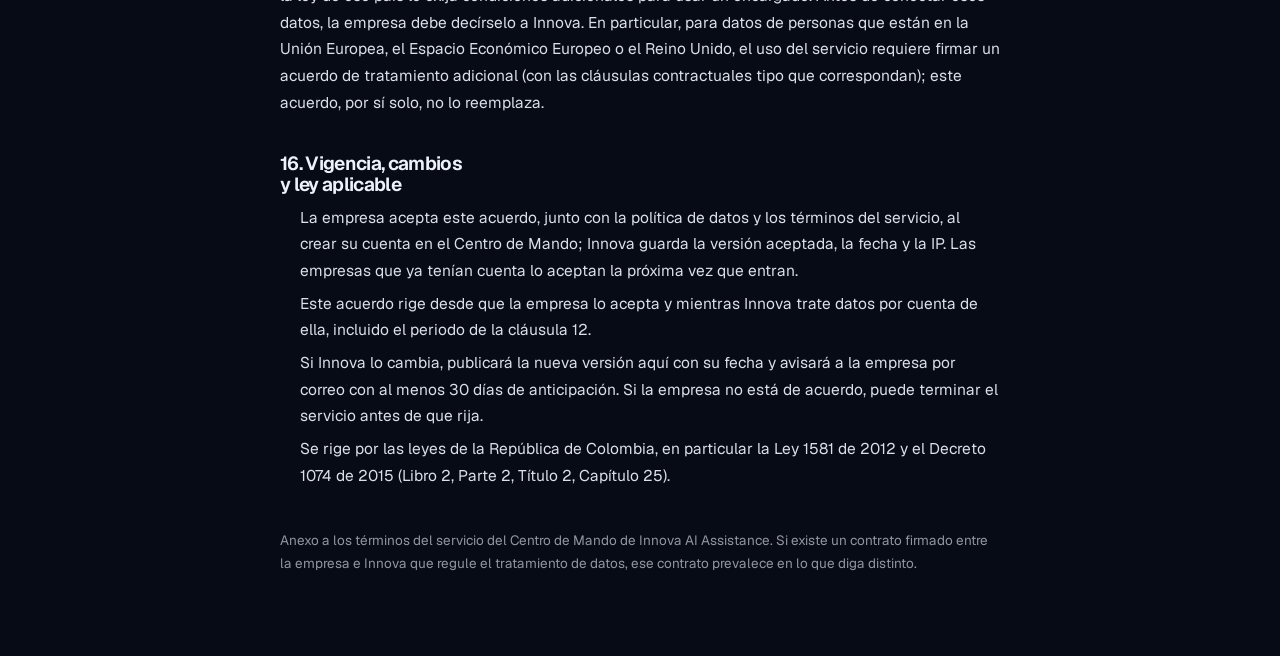
==== commit bacc4453: "Política y acuerdo: lo que de verdad hace el código (revisión de privacidad) - Aceptación: dueños y " ====
--- a/acuerdo-de-transmision.html
+++ b/acuerdo-de-transmision.html
@@ -232,7 +232,9 @@
       <strong>30 días</strong> el acceso para descargar sus datos o reactivar la cuenta.</li>
   <li>Pasados esos 30 días, Innova <strong>suprime</strong> los datos de la empresa y de sus titulares: conversaciones,
       archivos, contactos, documentos, registros y cuentas de su equipo, y desconecta las cuentas de Meta y Google que
-      la empresa había conectado.</li>
+      la empresa había conectado. El Centro de Mando lo hace de forma automática y comprueba lo que se borró; cuando el
+      asistente de la empresa no puede borrarse solo, o queda algo que solo una persona puede quitar (su servidor, su base
+      de datos o sus credenciales), el equipo de Innova completa y verifica el borrado dentro de esos mismos 30 días.</li>
   <li>Las copias de seguridad son diarias, que se guardan 30 días, y mensuales, que se guardan 12 meses, cifradas por el
       proveedor donde se almacenan. Los datos suprimidos salen de los sistemas en uso de inmediato y de las copias cuando
       la copia que los contiene cumple su plazo (como máximo 12 meses). Mientras tanto, las copias solo se usan para
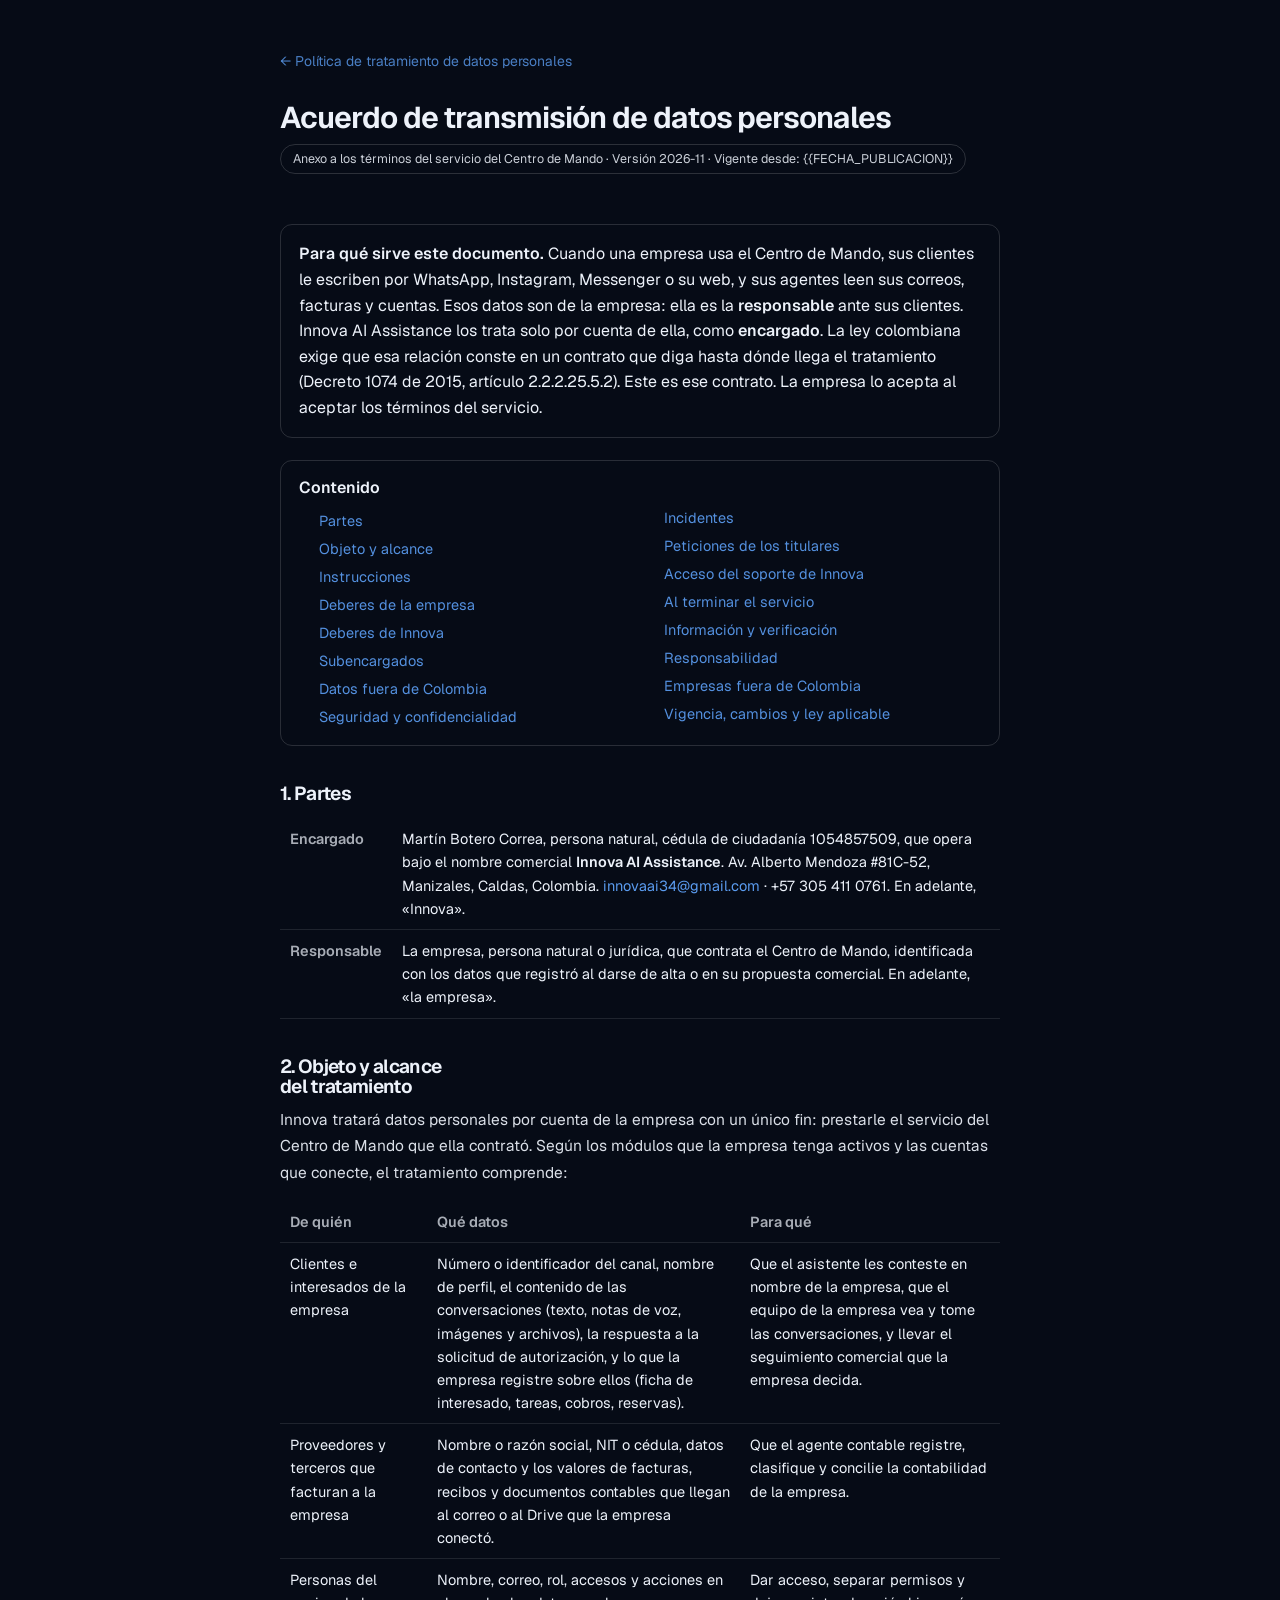
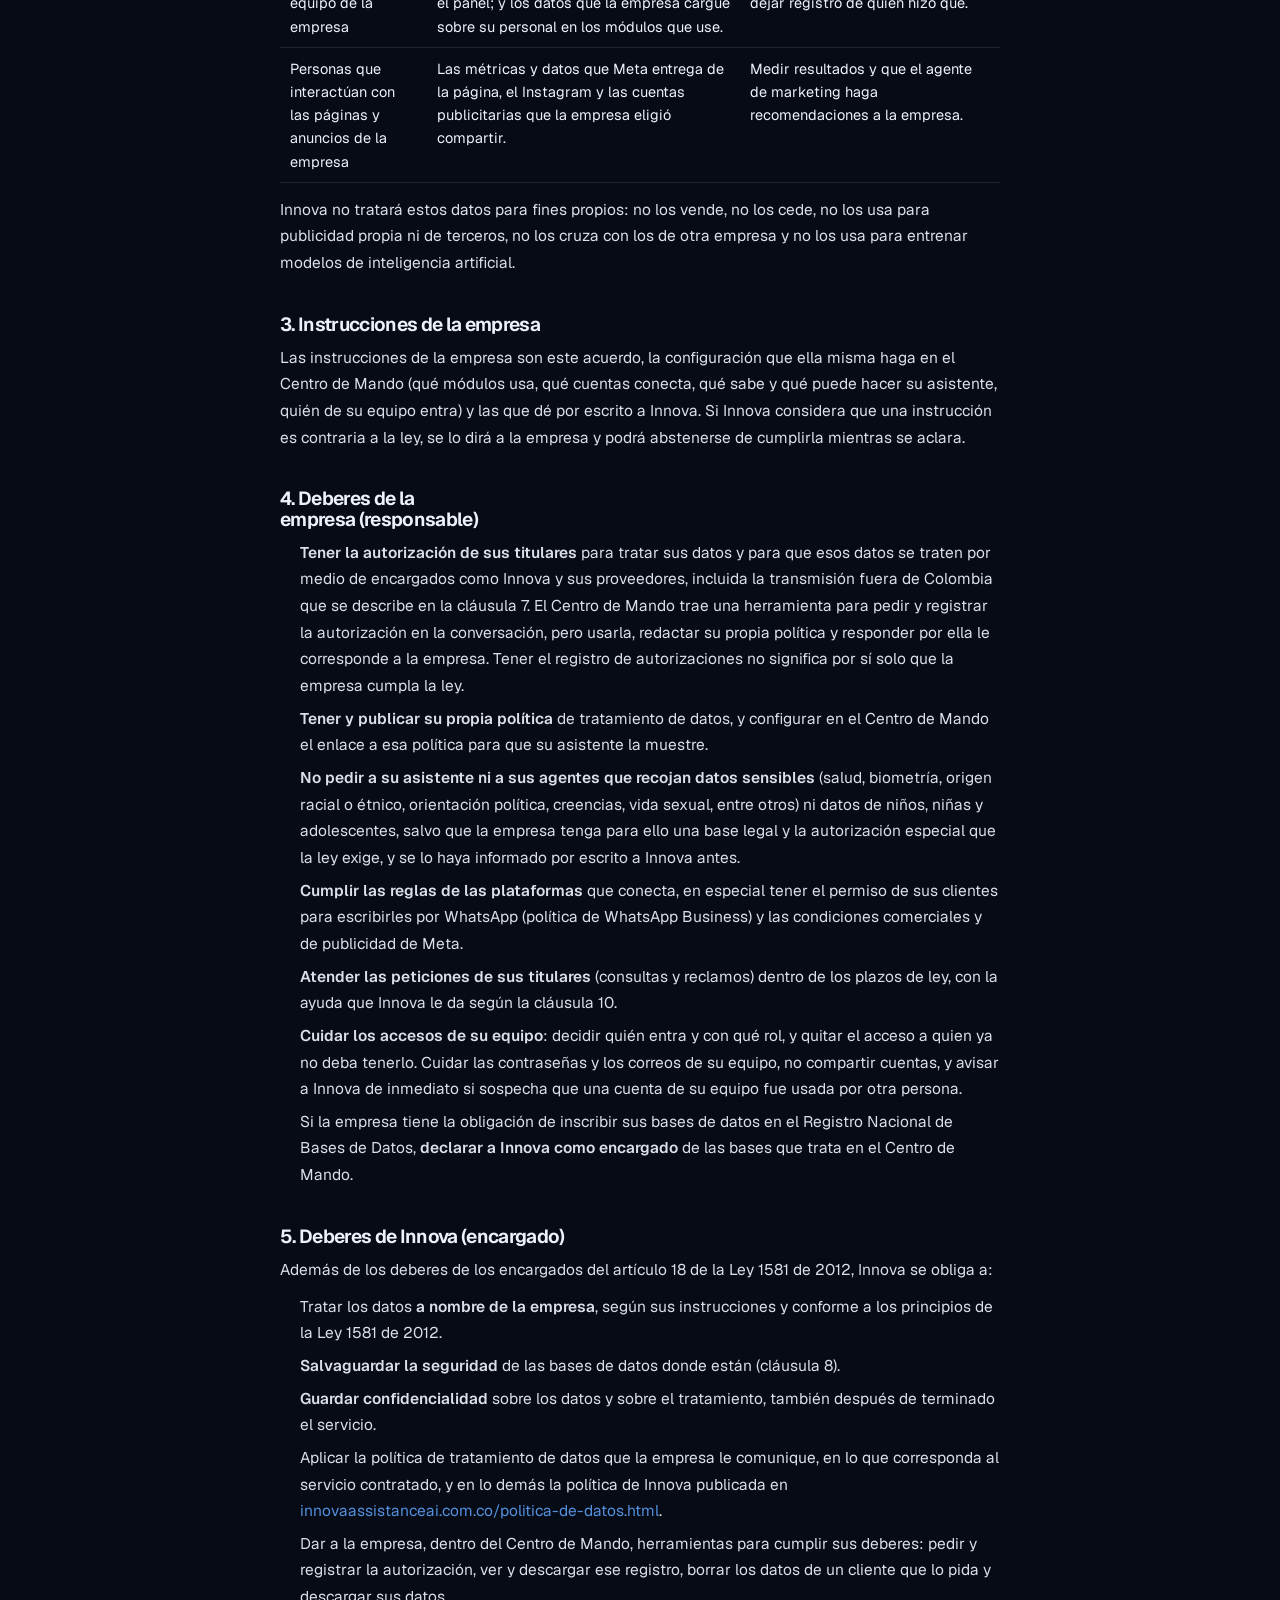
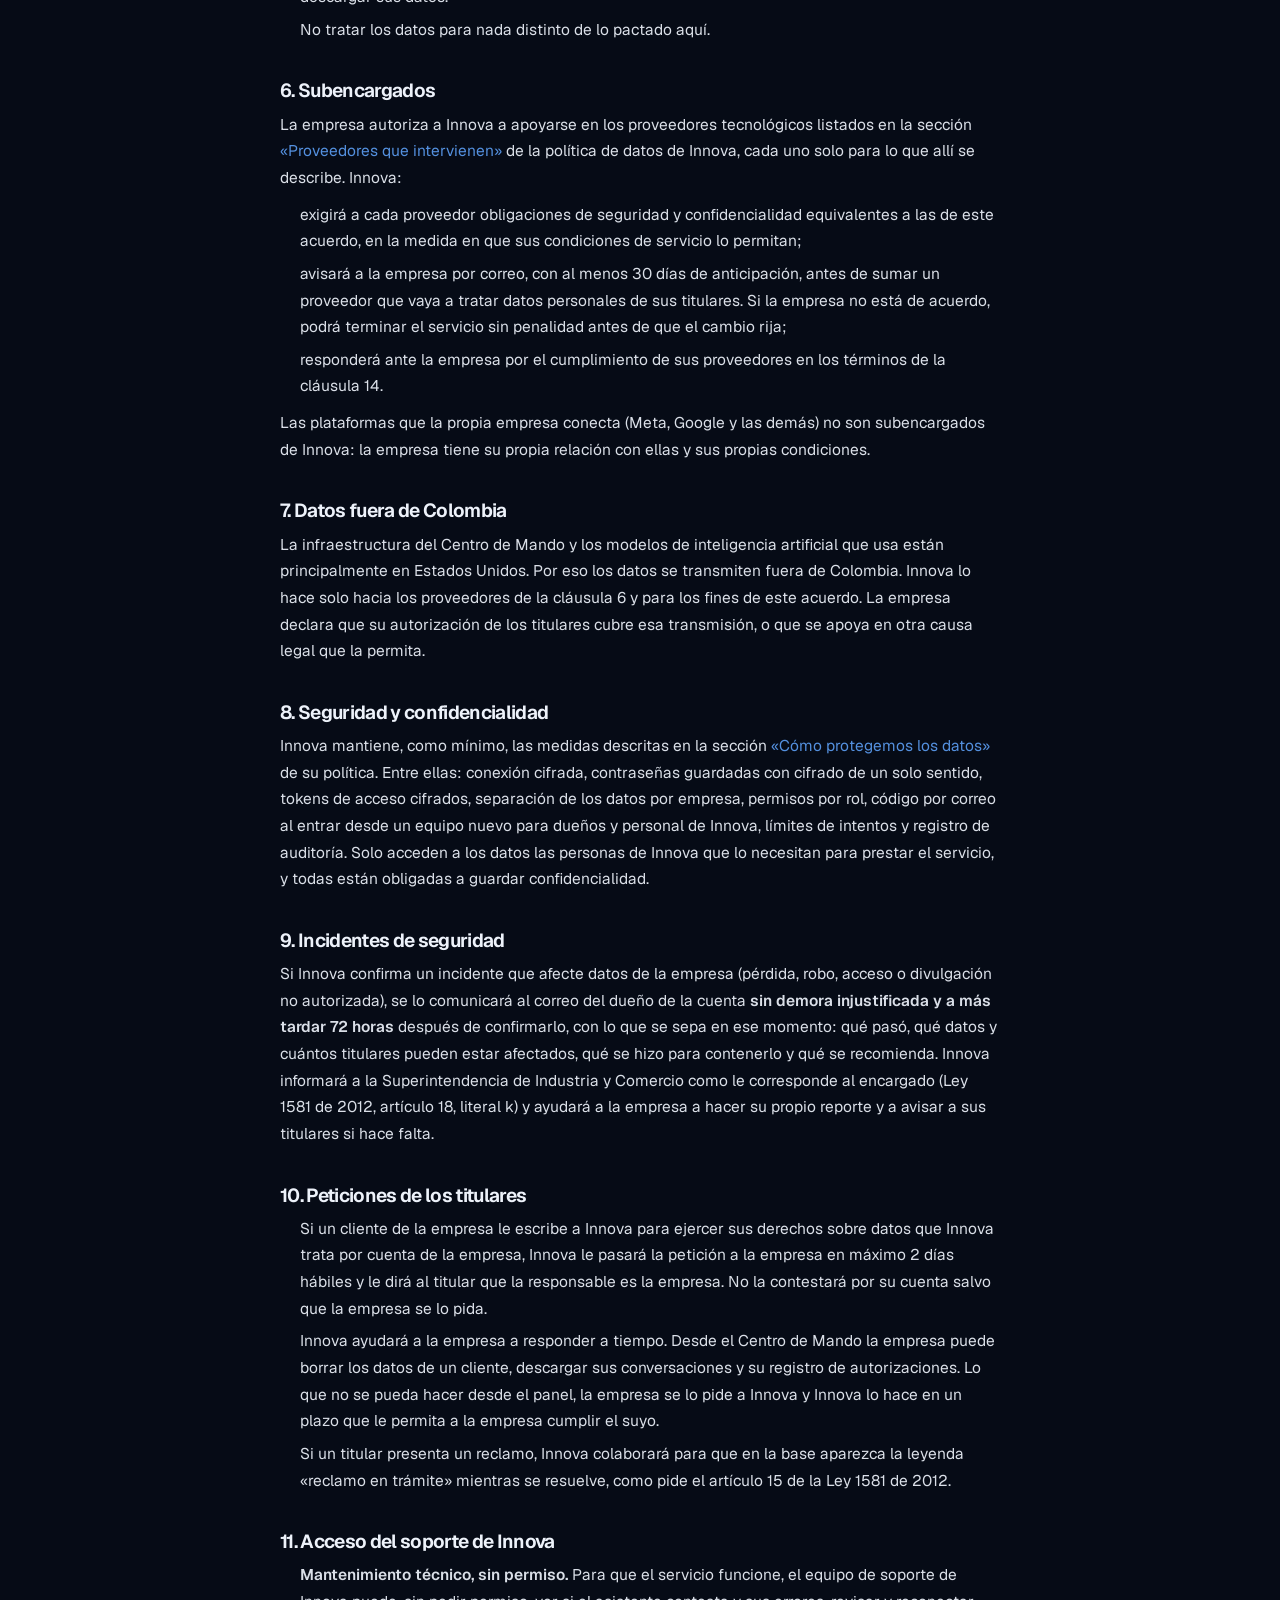
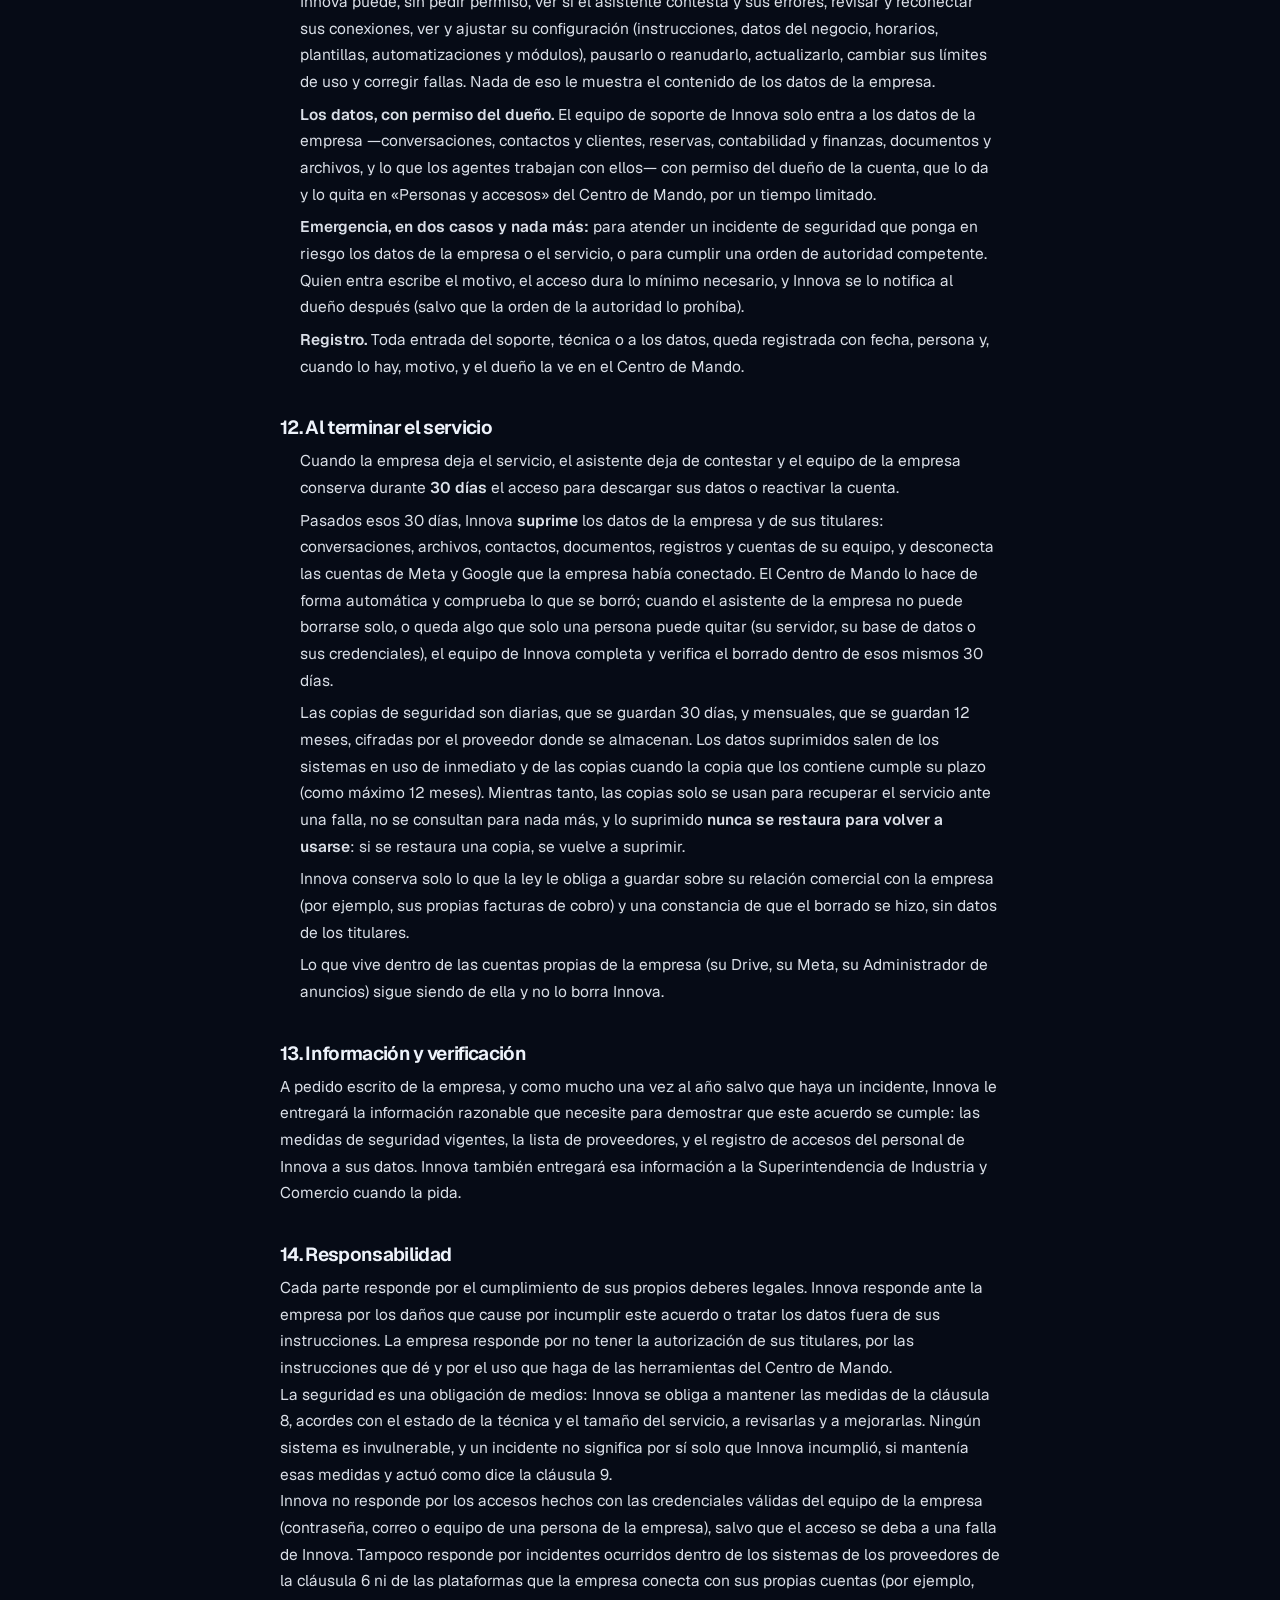
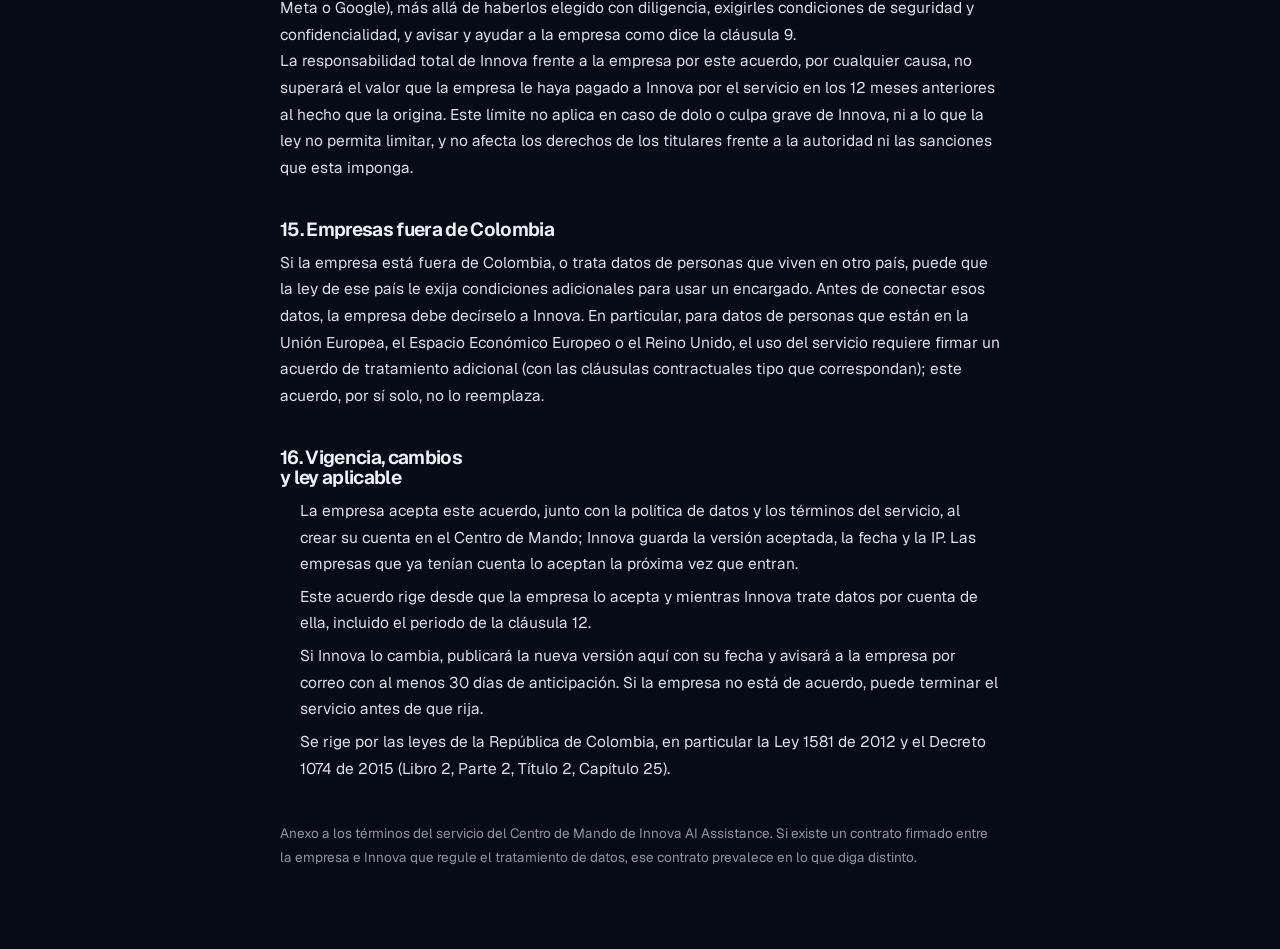
==== commit ac0c8259: "Blindaje: la seguridad como obligación de medios, credenciales de la empresa, proveedores; copias di" ====
--- a/acuerdo-de-transmision.html
+++ b/acuerdo-de-transmision.html
@@ -136,7 +136,8 @@
   <li><strong>Atender las peticiones de sus titulares</strong> (consultas y reclamos) dentro de los plazos de ley, con
       la ayuda que Innova le da según la cláusula 10.</li>
   <li><strong>Cuidar los accesos de su equipo</strong>: decidir quién entra y con qué rol, y quitar el acceso a
-      quien ya no deba tenerlo.</li>
+      quien ya no deba tenerlo. Cuidar las contraseñas y los correos de su equipo, no compartir cuentas, y avisar a
+      Innova de inmediato si sospecha que una cuenta de su equipo fue usada por otra persona.</li>
   <li>Si la empresa tiene la obligación de inscribir sus bases de datos en el Registro Nacional de Bases de Datos,
       <strong>declarar a Innova como encargado</strong> de las bases que trata en el Centro de Mando.</li>
 </ol>
@@ -257,6 +258,14 @@
 que cause por incumplir este acuerdo o tratar los datos fuera de sus instrucciones. La empresa responde por no tener la
 autorización de sus titulares, por las instrucciones que dé y por el uso que haga de las herramientas del Centro de
 Mando.</p>
+<p>La seguridad es una obligación de medios: Innova se obliga a mantener las medidas de la cláusula 8, acordes con el
+estado de la técnica y el tamaño del servicio, a revisarlas y a mejorarlas. Ningún sistema es invulnerable, y un
+incidente no significa por sí solo que Innova incumplió, si mantenía esas medidas y actuó como dice la cláusula 9.</p>
+<p>Innova no responde por los accesos hechos con las credenciales válidas del equipo de la empresa (contraseña, correo
+o equipo de una persona de la empresa), salvo que el acceso se deba a una falla de Innova. Tampoco responde por
+incidentes ocurridos dentro de los sistemas de los proveedores de la cláusula 6 ni de las plataformas que la empresa
+conecta con sus propias cuentas (por ejemplo, Meta o Google), más allá de haberlos elegido con diligencia, exigirles
+condiciones de seguridad y confidencialidad, y avisar y ayudar a la empresa como dice la cláusula 9.</p>
 <p>La responsabilidad total de Innova frente a la empresa por este acuerdo, por cualquier causa, no superará el valor que
 la empresa le haya pagado a Innova por el servicio en los 12 meses anteriores al hecho que la origina. Este límite no
 aplica en caso de dolo o culpa grave de Innova, ni a lo que la ley no permita limitar, y no afecta los derechos de los
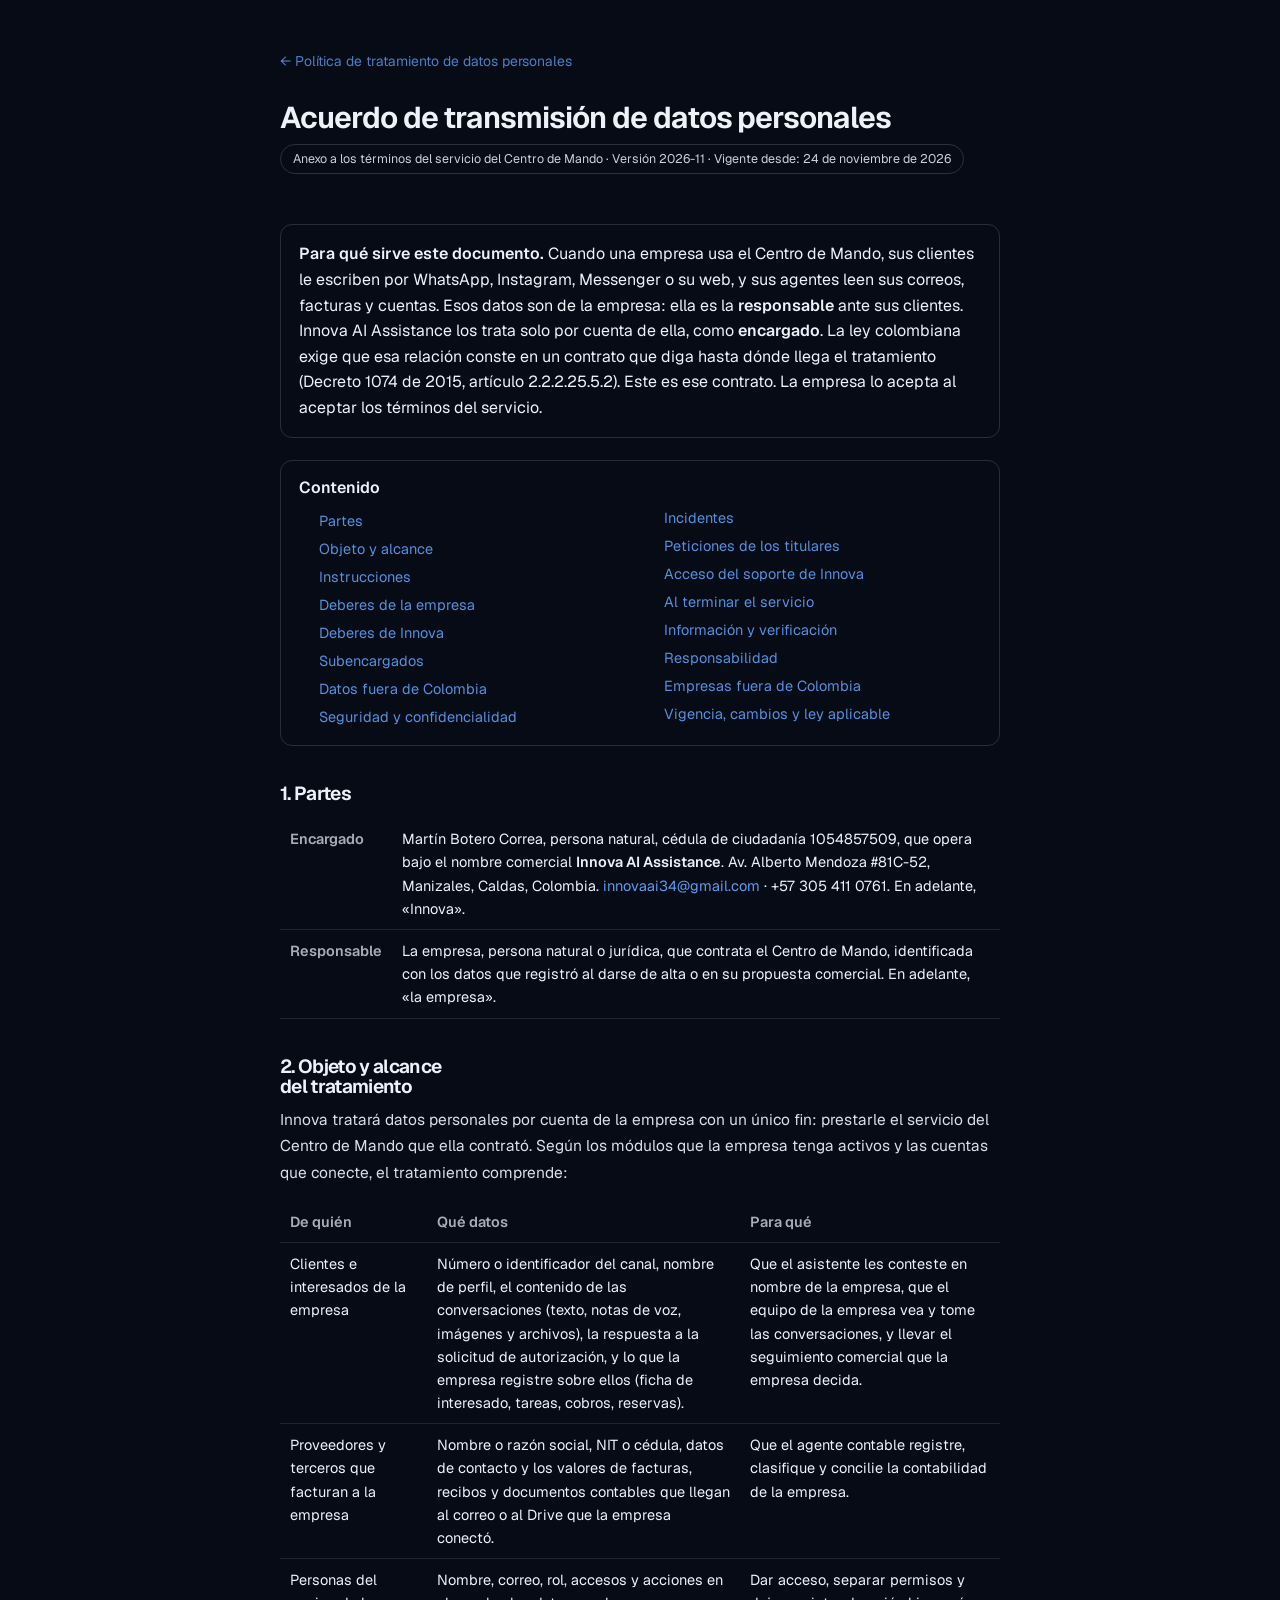
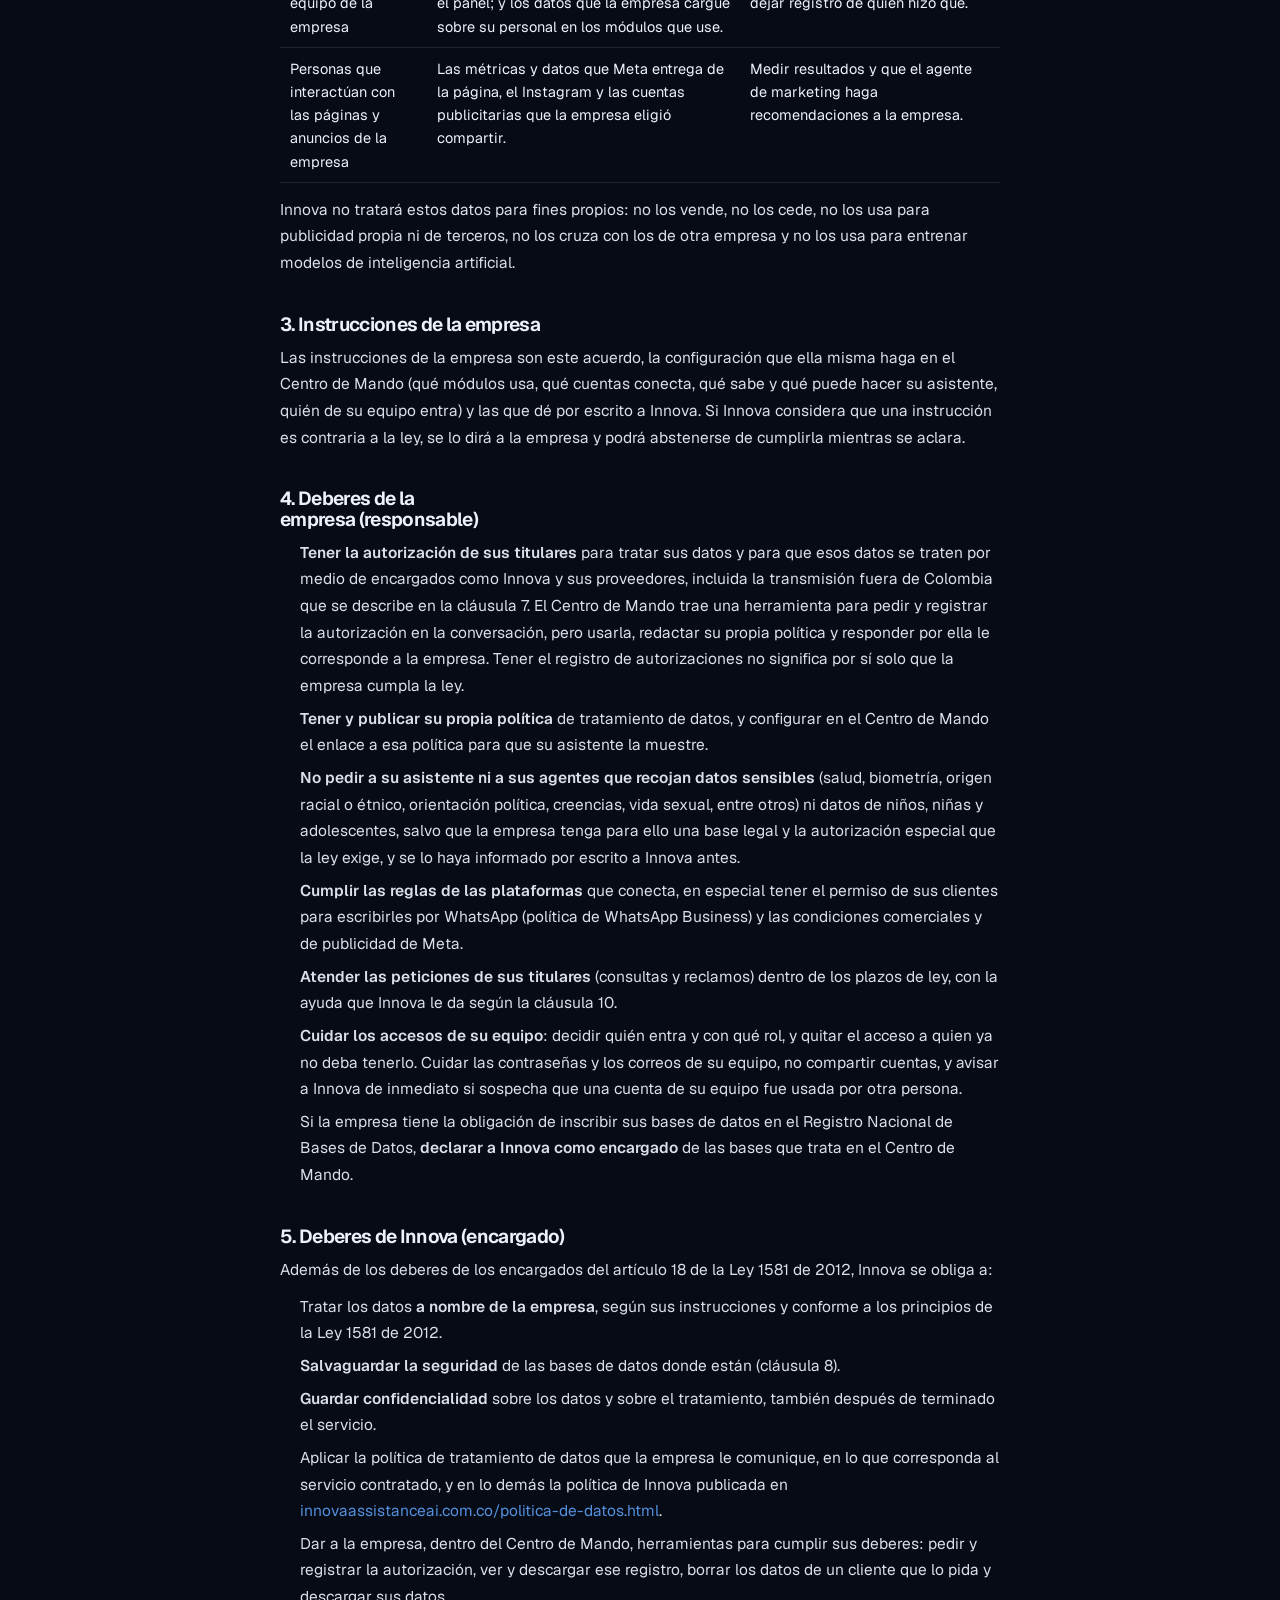
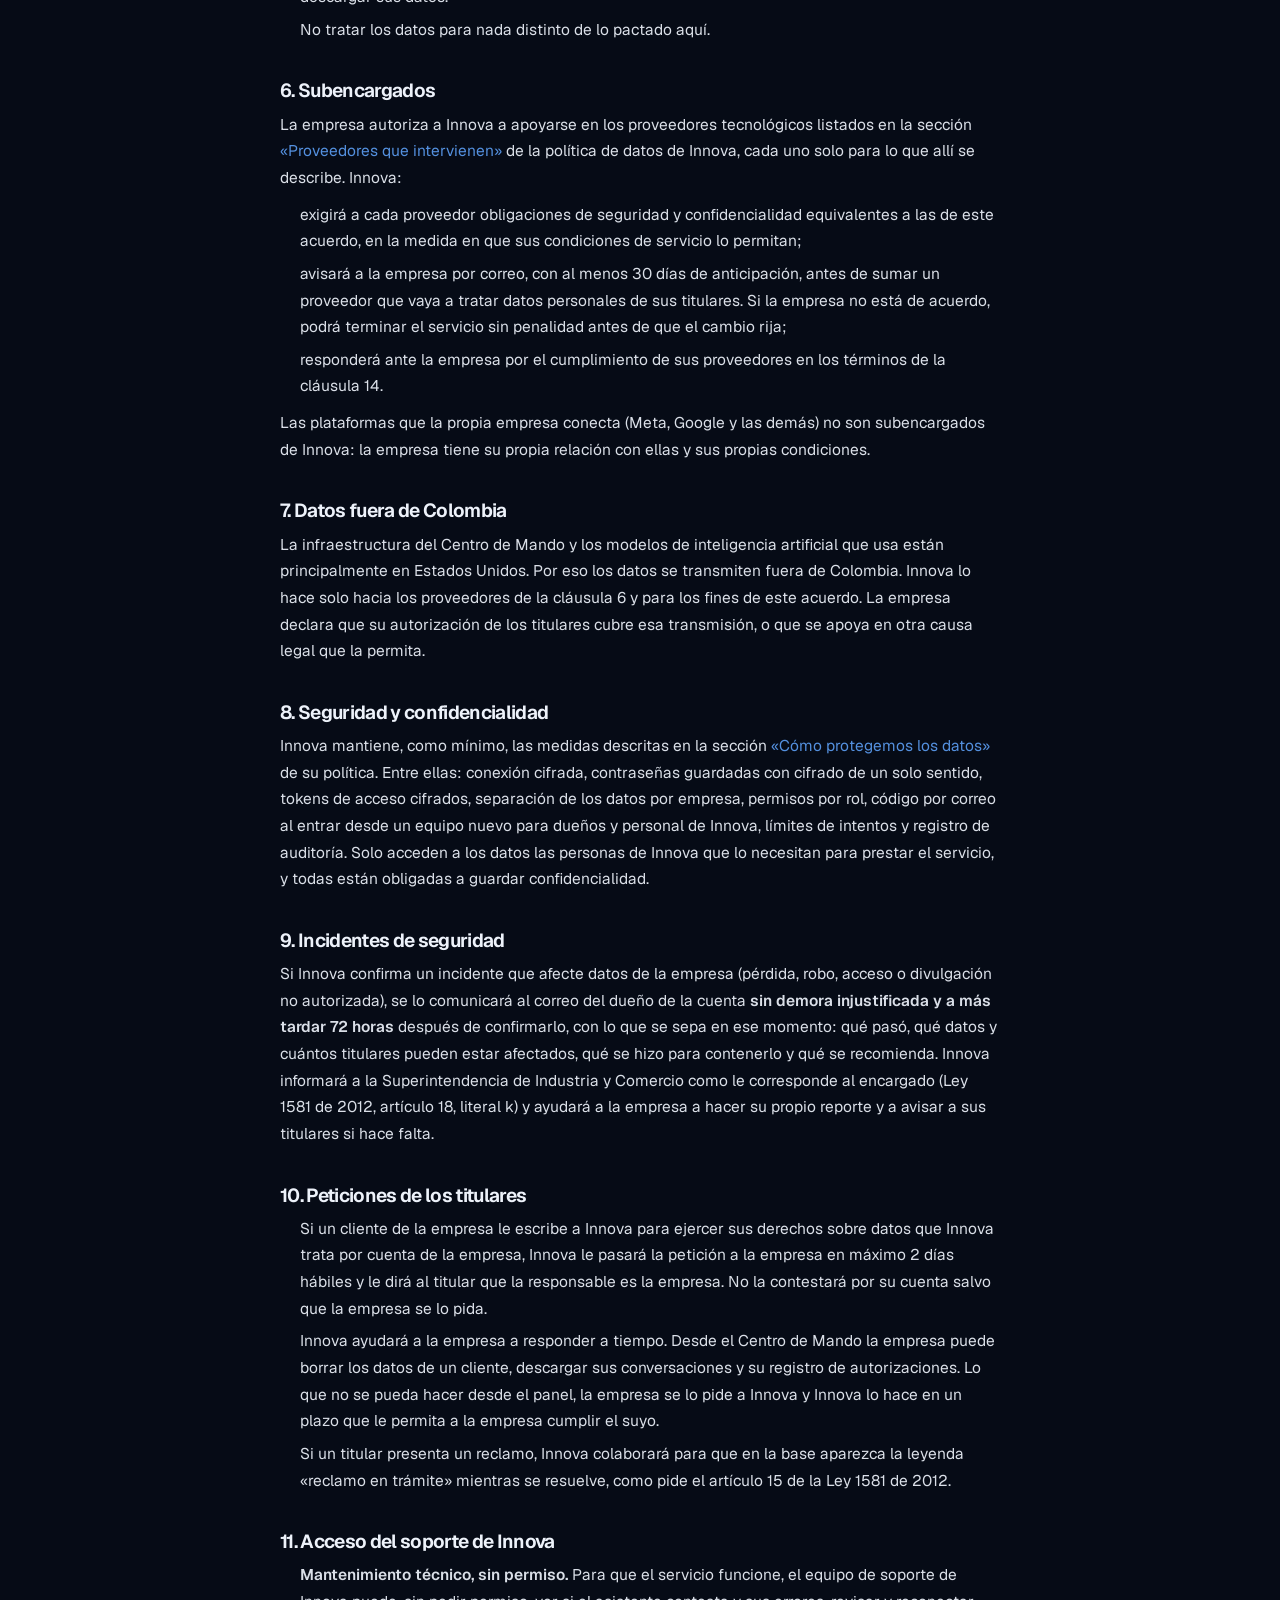
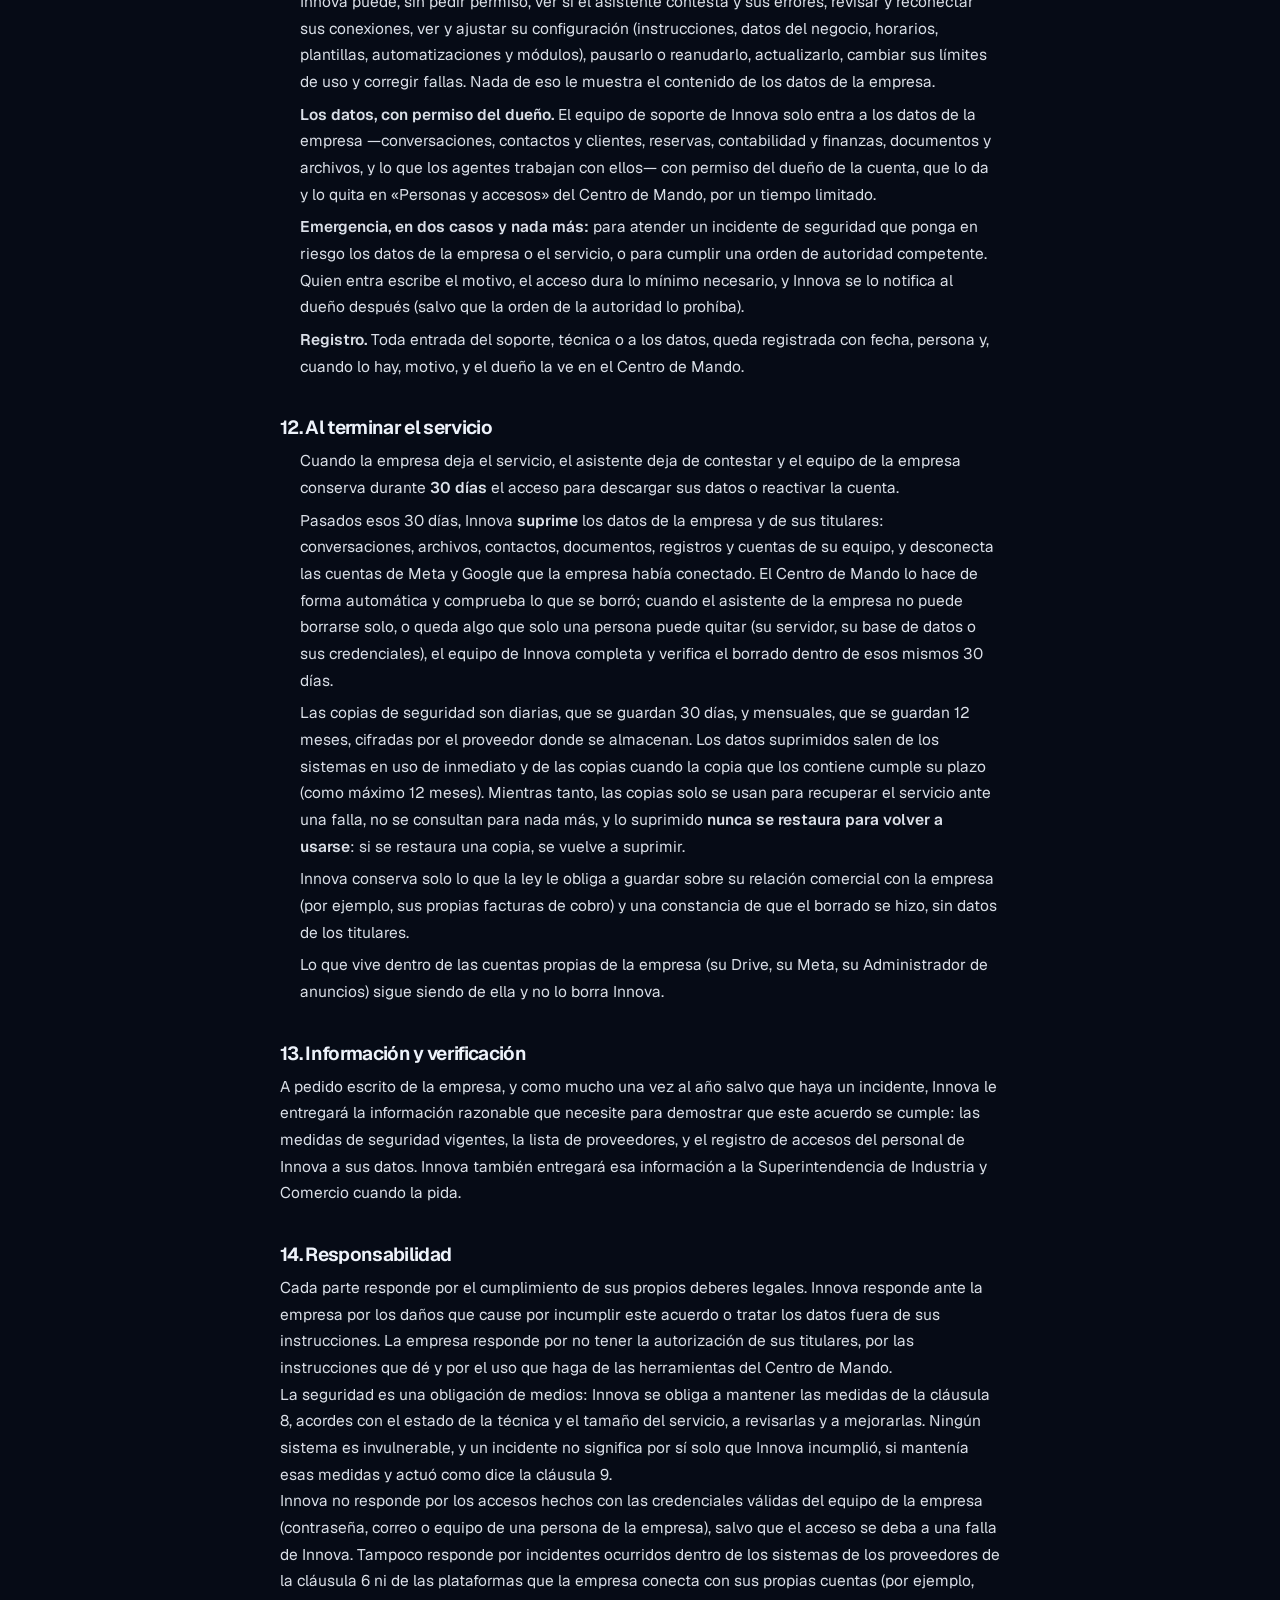
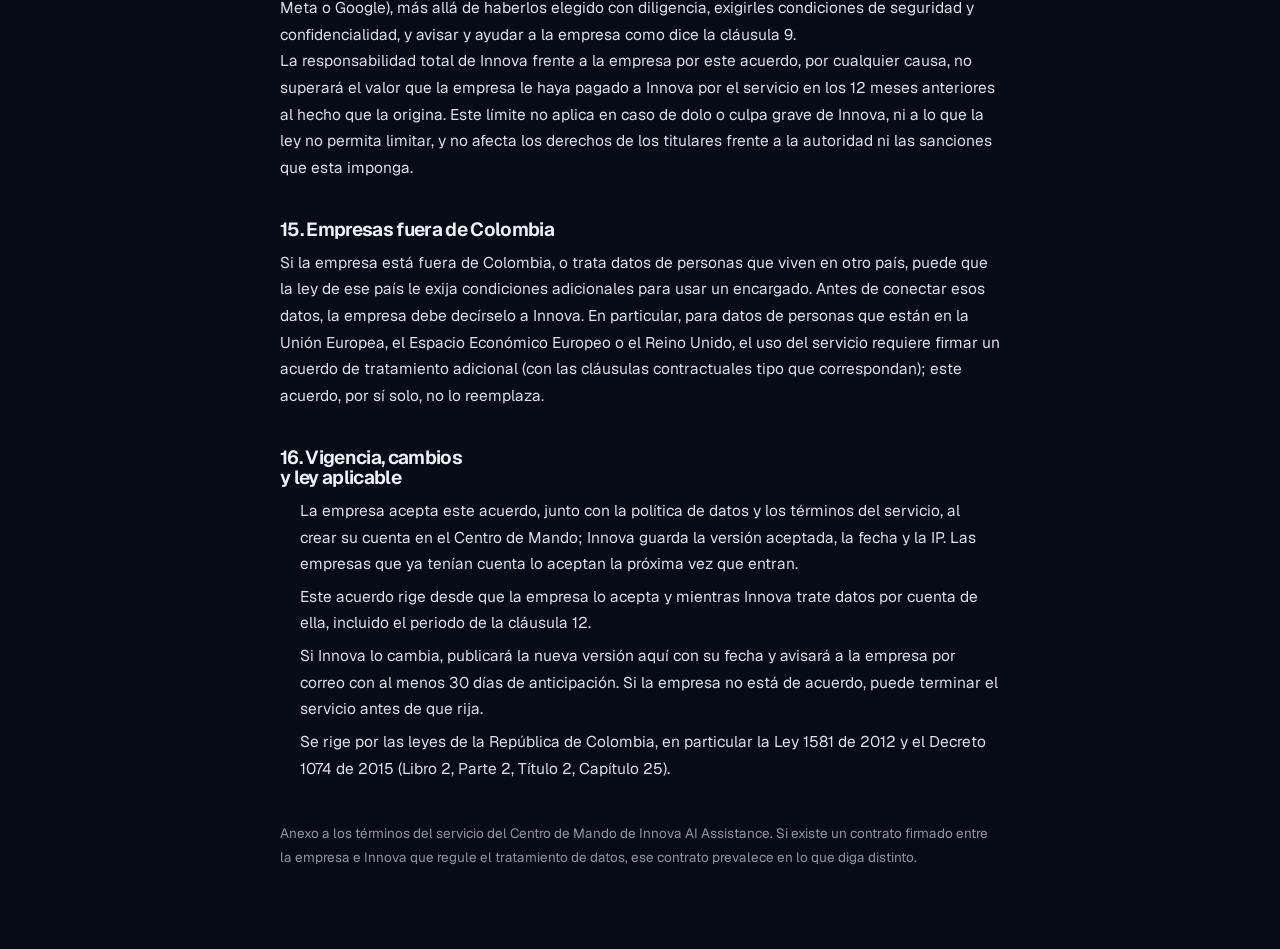
==== commit 203d3934: "Política 2026-11: vigente desde el 24 de noviembre de 2026 Co-Authored-By: Claude Opus 5.5 <noreply@" ====
--- a/acuerdo-de-transmision.html
+++ b/acuerdo-de-transmision.html
@@ -40,7 +40,7 @@
 <a class="volver" href="politica-de-datos.html">← Política de tratamiento de datos personales</a>
 
 <h1>Acuerdo de transmisión de datos personales</h1>
-<div class="version">Anexo a los términos del servicio del Centro de Mando · Versión 2026-11 · Vigente desde: {{FECHA_PUBLICACION}}</div>
+<div class="version">Anexo a los términos del servicio del Centro de Mando · Versión 2026-11 · Vigente desde: 24 de noviembre de 2026</div>
 
 <div class="caja">
   <strong>Para qué sirve este documento.</strong> Cuando una empresa usa el Centro de Mando, sus
